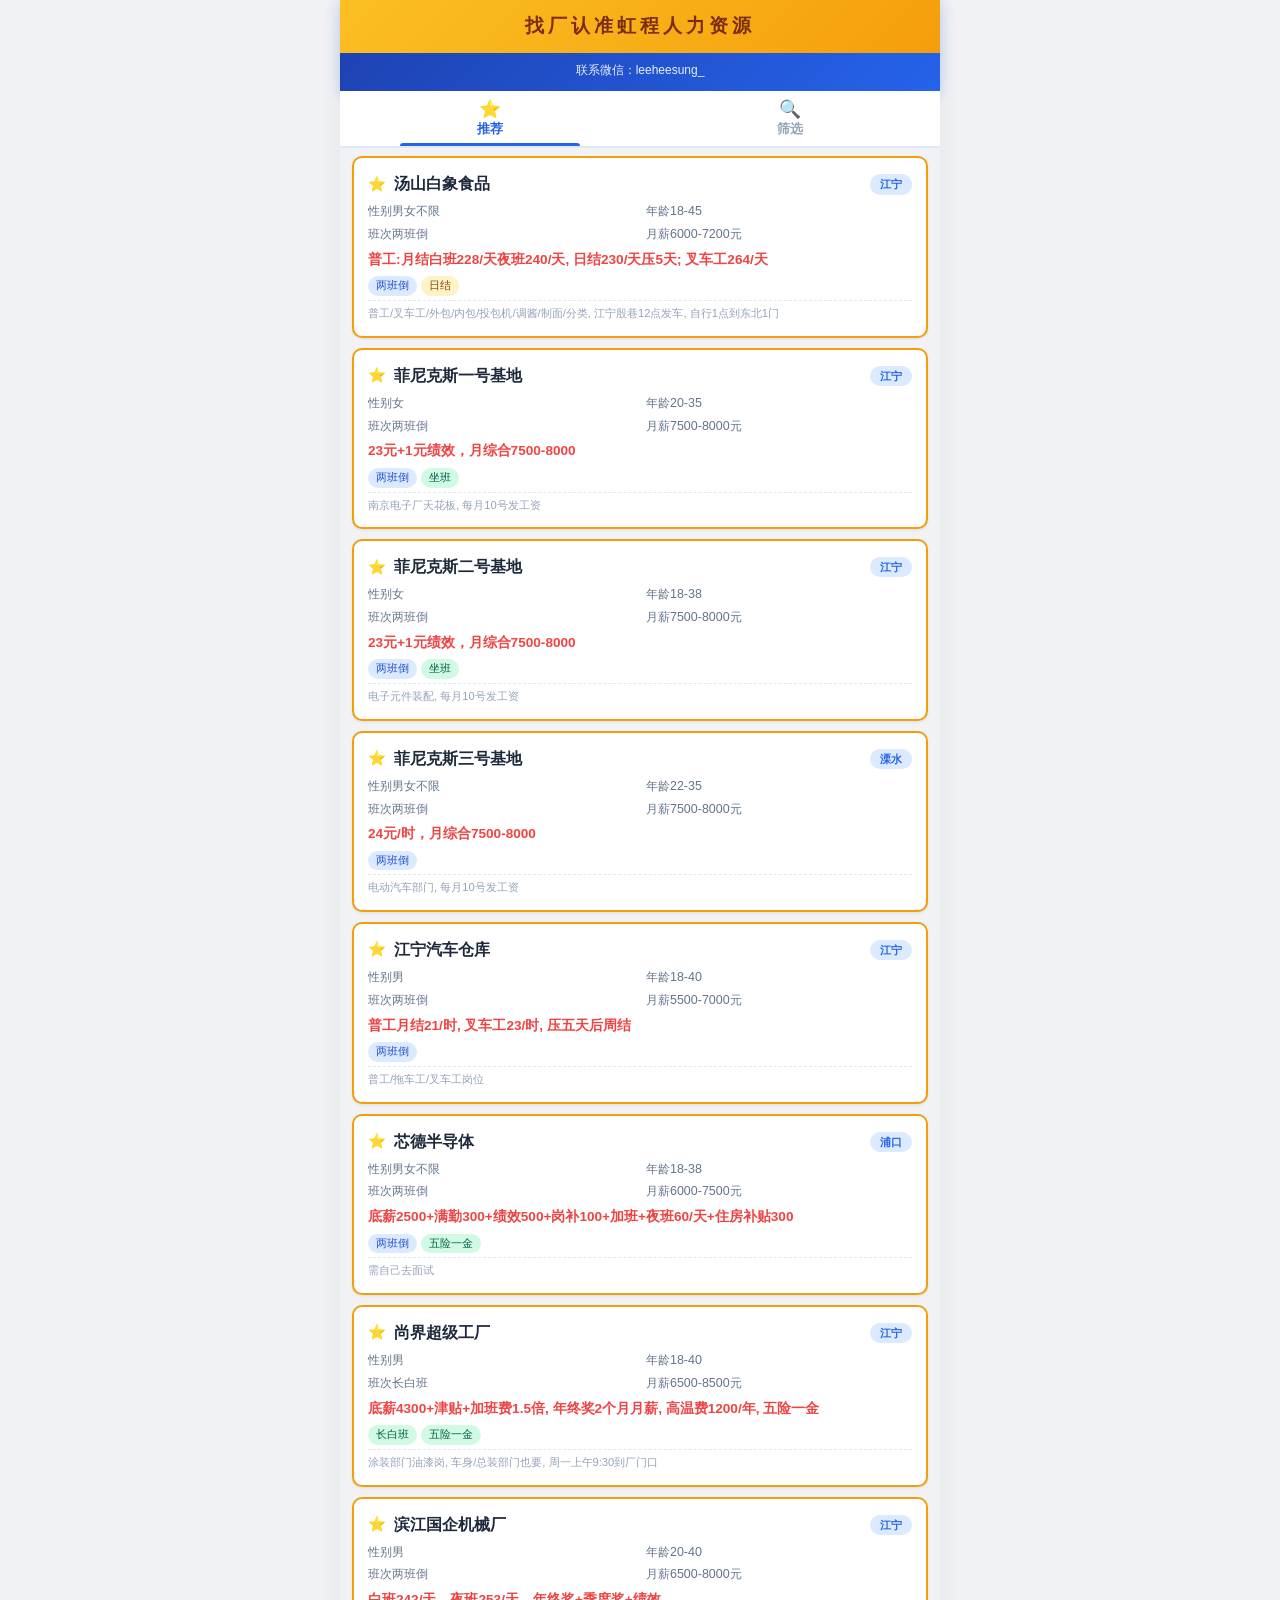
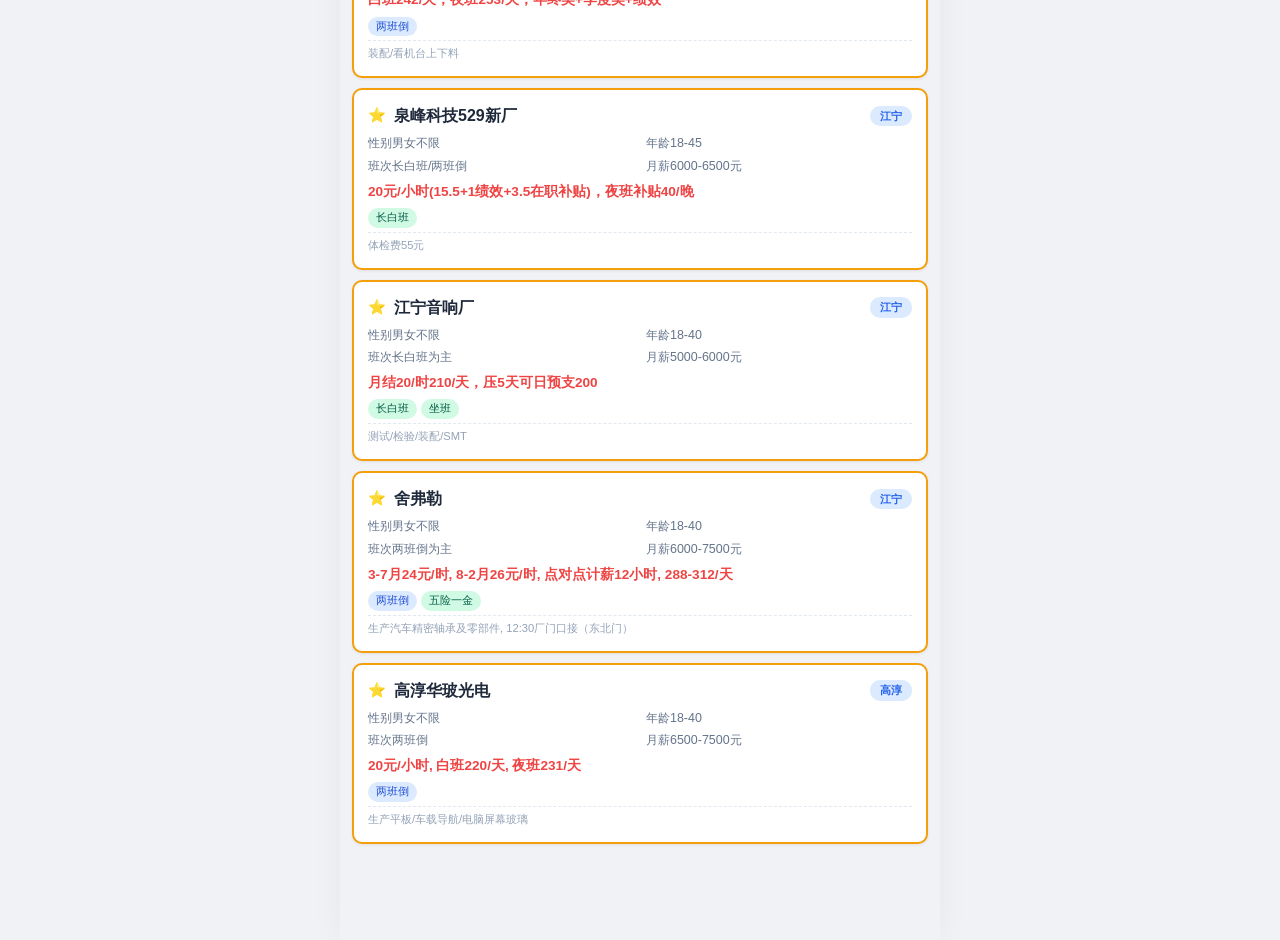
==== index.html @ 7383f134 "Sticky search bar on filter page" ====
<!DOCTYPE html>
<html lang="zh-CN">
<head>
  <meta charset="UTF-8" />
  <meta name="viewport" content="width=device-width, initial-scale=1.0, maximum-scale=1.0, user-scalable=no, viewport-fit=cover" />
  <meta name="apple-mobile-web-app-capable" content="yes" />
  <meta name="apple-mobile-web-app-status-bar-style" content="black-translucent" />
  <link rel="manifest" href="data:application/manifest+json,%7B%22name%22%3A%22%E6%89%BE%E5%8E%82%E8%AE%A4%E5%87%86%E8%99%B9%E7%A8%8B%E4%BA%BA%E5%8A%9B%E8%B5%84%E6%BA%90%22%2C%22short_name%22%3A%22%E6%89%BE%E5%8E%82%E7%A5%9E%E5%99%A8%22%2C%22start_url%22%3A%22.%22%2C%22display%22%3A%22standalone%22%2C%22background_color%22%3A%222563eb%22%2C%22theme_color%22%3A%22f59e0b%22%7D" />
  <title>找厂神器 · 工厂招聘查询</title>
  <style>/* ==================== Reset & Base ==================== */
*, *::before, *::after { margin:0; padding:0; box-sizing:border-box; }

:root {
  --primary: #2563eb;
  --primary-light: #dbeafe;
  --orange: #f59e0b;
  --green: #10b981;
  --red: #ef4444;
  --bg: #f0f2f5;
  --card-bg: #ffffff;
  --text: #1e293b;
  --text-light: #64748b;
  --text-muted: #94a3b8;
  --border: #e2e8f0;
  --shadow: 0 1px 3px rgba(0,0,0,0.08);
  --radius: 10px;
  --safe-bottom: env(safe-area-inset-bottom, 0px);
}

html { font-size:16px; -webkit-text-size-adjust:100%; }
body {
  font-family: -apple-system, BlinkMacSystemFont, 'Segoe UI', 'PingFang SC', 'Hiragino Sans GB', 'Microsoft YaHei', sans-serif;
  background: var(--bg); color: var(--text); line-height: 1.5;
  padding-bottom: 16px;
  -webkit-font-smoothing: antialiased;
  user-select: none; -webkit-user-select: none;
  overflow-x: hidden;
}

/* ==================== Header ==================== */
.header {
  position: sticky; top: 0; z-index: 100;
  background: linear-gradient(135deg, #1e40af, #2563eb);
  color: #fff;
  box-shadow: 0 2px 12px rgba(37,99,235,0.25);
}
.header-title {
  font-size:1.2rem; font-weight:700; letter-spacing: 4px;
  background: linear-gradient(135deg, #fbbf24, #f59e0b);
  color: #7c2d12;
  text-align: center; padding: 12px 16px;
}
.header-sub {
  font-size:0.75rem; opacity:0.9; text-align: center;
  padding: 8px 16px 12px;
  user-select: text; -webkit-user-select: text;
}

/* ==================== Search Bar ==================== */
.search-wrap {
  position: sticky; top: 48px; z-index: 99;
  background: var(--bg); padding: 10px 12px;
}
.search-bar {
  display: flex; align-items: center; gap: 8px;
  background: var(--card-bg); border-radius: 24px;
  padding: 8px 16px; box-shadow: var(--shadow);
}
.search-icon { font-size:1.1rem; flex-shrink:0; opacity:0.5; }
.search-input {
  flex:1; border:none; outline:none; font-size:0.88rem;
  color: var(--text); background:transparent;
  -webkit-appearance: none;
}
.search-input::placeholder { color: var(--text-muted); }
.btn-search-clear {
  width: 22px; height: 22px; border-radius: 50%;
  border: none; background: #e2e8f0; color: var(--text-light);
  font-size: 0.75rem; cursor: pointer; display: none;
  align-items: center; justify-content: center;
}
.btn-search-clear.visible { display: flex; }

/* ==================== Filter Row ==================== */
.filter-row {
  display: flex; gap: 8px; padding: 0 12px 8px;
  overflow-x: auto; -webkit-overflow-scrolling: touch;
  scrollbar-width: none; white-space: nowrap;
}
.filter-row::-webkit-scrollbar { display:none; }
.filter-chip {
  flex-shrink: 0; padding: 5px 14px; border-radius: 16px;
  border: 1.5px solid #d1d5db; background: var(--card-bg);
  font-size: 0.78rem; color: var(--text-light);
  cursor: pointer; transition: all 0.15s;
  -webkit-tap-highlight-color: transparent;
  touch-action: manipulation;
}
.filter-chip:active { transform: scale(0.95); }
.filter-chip.active {
  background: var(--primary); color: #fff; border-color: var(--primary);
  font-weight: 600;
}
.filter-label {
  font-size: 0.7rem; color: var(--text-muted);
  padding: 6px 12px 4px; font-weight: 600;
  letter-spacing: 0.5px;
}

/* ==================== Recommendation Section ==================== */
.recommended-section {
  padding: 8px 12px 4px;
}
.recommended-title {
  font-size: 0.78rem; font-weight: 700; color: var(--primary);
  padding: 0 4px 8px;
}
.recommended-grid {
  display: flex; gap: 8px; overflow-x: auto;
  -webkit-overflow-scrolling: touch; scrollbar-width: none;
  padding-bottom: 8px;
}
.recommended-grid::-webkit-scrollbar { display: none; }
.rec-card {
  flex-shrink: 0; padding: 10px 14px;
  background: linear-gradient(135deg, #fef3c7, #fde68a);
  border: 2px solid #f59e0b;
  border-radius: 12px; white-space: nowrap;
  font-size: 0.82rem; font-weight: 700;
  color: #7c2d12;
  cursor: pointer;
  transition: all 0.15s ease;
  -webkit-tap-highlight-color: transparent;
  touch-action: manipulation;
  text-align: center;
}
.rec-card:active { transform: scale(0.95); }

/* ==================== Result Count ==================== */
.result-count {
  padding: 6px 16px; font-size:0.75rem; color: var(--text-muted);
}

/* ==================== Factory Cards ==================== */
.factory-list { padding: 0 12px 16px; display:flex; flex-direction:column; gap:10px; }

.factory-card {
  background: var(--card-bg); border-radius: var(--radius);
  padding: 14px; box-shadow: var(--shadow);
  transition: transform 0.12s ease;
  border-left: 4px solid transparent;
  cursor: pointer;
  -webkit-tap-highlight-color: transparent;
}
.factory-card:active { transform: scale(0.98); }
.factory-card.highlight { border-left-color: var(--primary); }

.card-header {
  display: flex; align-items: flex-start; justify-content: space-between;
  gap: 8px; margin-bottom: 8px;
}
.card-title { font-size:0.95rem; font-weight:700; line-height:1.3; }
.card-area {
  flex-shrink: 0; font-size:0.68rem; font-weight:600;
  padding: 2px 10px; border-radius: 10px;
}

/* ==================== Card Info Rows ==================== */
.card-info-grid {
  display: grid; grid-template-columns: 1fr 1fr;
  gap: 4px 12px; font-size:0.76rem; color: var(--text-light);
}
.card-info-grid span { display:flex; align-items:center; gap:4px; }
.card-info-grid .label { color: var(--text-muted); font-size:0.7rem; }
.card-info-grid .value { font-weight:500; color: var(--text); }

.card-salary {
  margin-top: 6px; font-size:0.82rem; font-weight:700; color: var(--red);
}
.card-salary::before { content:'💰 '; font-weight:400; }

.card-features {
  margin-top: 6px; display:flex; flex-wrap:wrap; gap:4px;
}
.tag {
  font-size:0.66rem; padding:2px 8px; border-radius:10px;
  background: var(--primary-light); color: #1d4ed8;
  font-weight: 500; white-space: nowrap;
}
.tag.good { background: #d1fae5; color: #065f46; }
.tag.warn { background: #fef3c7; color: #92400e; }

.card-remark {
  margin-top:6px; font-size:0.7rem; color: var(--text-muted);
  border-top: 1px dashed var(--border); padding-top:6px;
}

/* ==================== Detail Modal ==================== */
.modal-overlay {
  position: fixed; inset:0; background: rgba(0,0,0,0.5); z-index:400;
  display:flex; align-items:flex-end; justify-content:center;
  opacity:0; visibility:hidden; transition: all 0.25s ease;
}
.modal-overlay.open { opacity:1; visibility:visible; }

.modal-sheet {
  background: var(--card-bg); border-radius: 20px 20px 0 0;
  width: 100%; max-width: 500px; max-height: 80vh;
  display:flex; flex-direction:column;
  transform: translateY(100%);
  transition: transform 0.3s cubic-bezier(0.32,0.72,0,1);
  padding-bottom: var(--safe-bottom);
}
.modal-overlay.open .modal-sheet { transform: translateY(0); }
.modal-handle { width:40px; height:4px; background:#d1d5db; border-radius:2px; margin:10px auto; flex-shrink: 0; }
.modal-header {
  display:flex; align-items:center; justify-content:space-between;
  padding:6px 20px 12px; flex-shrink:0;
}
.modal-title { font-size:1.1rem; font-weight:700; }
.btn-modal-close {
  width:30px; height:30px; border-radius:50%; border:none;
  background: #f1f5f9; font-size:1rem; cursor:pointer;
  display:flex; align-items:center; justify-content:center;
}
.modal-body { overflow-y:auto; -webkit-overflow-scrolling:touch; padding:0 20px 20px; flex:1; }
.modal-body .dl { display:grid; grid-template-columns: 72px 1fr; gap:8px; font-size:0.85rem; }
.modal-body .dl dt { color:var(--text-muted); font-weight:500; }
.modal-body .dl dd { color:var(--text); }
.modal-body .dl hr { grid-column: 1/-1; border:none; border-top:1px solid var(--border); margin:4px 0; }
.modal-body .requirements { color: var(--red); }

/* ==================== Empty State ==================== */
.empty-state {
  text-align:center; padding:48px 20px; color:var(--text-muted);
}
.empty-state .empty-icon { font-size:3rem; margin-bottom:8px; }
.empty-state .empty-text { font-size:0.9rem; }

/* ==================== Responsive ==================== */
@media (min-width:768px) {
  body { max-width: 600px; margin:0 auto; box-shadow:0 0 30px rgba(0,0,0,0.05); }
  .factory-list { gap: 12px; padding: 0 16px 16px; }
}

/* Animation */
@keyframes fadeInUp {
  from { opacity:0; transform:translateY(8px); }
  to { opacity:1; transform:translateY(0); }
}
.factory-card { animation: fadeInUp 0.25s ease both; }

/* ==================== Tab Bar (top) ==================== */
.tab-bar {
  position: sticky; top: 0; z-index: 101;
  display: flex; background: #fff;
  border-bottom: 2px solid #e2e8f0;
  padding: 0;
}
.tab-btn {
  flex:1; border:none; background:transparent;
  padding:10px 0 8px; font-size:0.82rem; font-weight:600;
  color: var(--text-muted); cursor:pointer;
  display:flex; flex-direction:column; align-items:center; gap:2px;
  -webkit-tap-highlight-color:transparent; touch-action:manipulation;
  transition:color 0.15s; position:relative;
}
.tab-btn .tab-icon { font-size:1.1rem; line-height:1; }
.tab-btn.active { color: var(--primary); }
.tab-btn.active::after {
  content:''; position:absolute; bottom:0; left:20%; right:20%;
  height:3px; background:var(--primary); border-radius:3px 3px 0 0;
}
.tab-btn:active { opacity:0.7; }

/* ==================== Tab Panels ==================== */
.tab-panel { display:none; }
.tab-panel.active { display:block; }

/* ==================== Recommend Detail Page ==================== */
.rec-detail-grid { padding:8px 12px 80px; display:flex; flex-direction:column; gap:10px; }
.rec-detail-card {
  background: var(--card-bg); border-radius: var(--radius);
  padding:14px; box-shadow:var(--shadow);
  border:2px solid #f59e0b;
  cursor:pointer; transition:transform 0.12s;
  -webkit-tap-highlight-color:transparent; touch-action:manipulation;
}
.rec-detail-card:active { transform:scale(0.98); }
.rec-detail-header { display:flex; align-items:center; gap:8px; margin-bottom:6px; }
.rec-star { color:#f59e0b; font-size:0.9rem; flex-shrink:0; }
.rec-detail-name { font-size:1rem; font-weight:700; }
.rec-detail-info { display:grid; grid-template-columns:1fr 1fr; gap:4px 12px; font-size:0.78rem; color:var(--text-light); }
.rec-detail-salary { margin-top:6px; font-size:0.85rem; font-weight:700; color:var(--red); }
.rec-detail-tags { margin-top:6px; display:flex; flex-wrap:wrap; gap:4px; }
</style>
</head>
<body>

  <header class="header">
    <div class="header-title">找厂认准虹程人力资源</div>
    <div class="header-sub">联系微信：leeheesung_</div>
  </header>

  <div class="tab-bar">
    <button class="tab-btn active" data-tab="recommend"><span class="tab-icon">⭐</span><span>推荐</span></button>
    <button class="tab-btn" data-tab="filter"><span class="tab-icon">🔍</span><span>筛选</span></button>
  </div>

  <div class="tab-panel active" id="tab-recommend">
    <div class="rec-detail-grid" id="recDetail">
      <div class="empty-state"><div class="empty-icon">⭐</div><div class="empty-text">加载推荐厂区...</div></div>
    </div>
  </div>

  <div class="tab-panel" id="tab-filter">
    <div class="search-wrap"><div class="search-bar"><span class="search-icon">🔍</span><input type="search" class="search-input" id="searchInput" placeholder="搜索厂名、地区、岗位…" /><button class="btn-search-clear" id="searchClear">✕</button></div></div>
    <div class="filter-label">📍 区域</div><div class="filter-row loading-row" id="areaBar">加载中...</div>
    <div class="filter-label">🕐 班次</div><div class="filter-row loading-row" id="shiftBar">加载中...</div>
    <div class="filter-label">💰 结算</div><div class="filter-row loading-row" id="paymentBar">加载中...</div>
    <div class="result-count" id="resultCount"></div>
    <div class="factory-list" id="factoryList"><div class="empty-state"><div class="empty-icon">⏳</div><div class="empty-text">加载工厂数据...</div></div></div>
  </div>

  <div class="modal-overlay" id="modalOverlay"><div class="modal-sheet"><div class="modal-handle"></div><div class="modal-header"><span class="modal-title" id="modalTitle">工厂详情</span><button class="btn-modal-close" id="modalClose">✕</button></div><div class="modal-body" id="modalBody"></div></div></div>

  <script>// ==================== 工厂招聘数据（去重后） ====================
const factoryData = [
  {
    "name": "通淮街汽配厂",
    "fullName": "江宁通淮街汽配厂",
    "area": "江宁",
    "address": "江宁通淮街",
    "category": "汽配",
    "gender": "男",
    "age": "18-40",
    "shift": "两班倒",
    "salary": "白班250/天，夜班260/天，不满点对点23/小时",
    "salaryRange": "6500-7500",
    "housing": "提供住宿8元/天，水电平摊",
    "food": "免费工作餐",
    "bonus": "",
    "features": "日结, 压三天日结, 组装汽车底盘, 打螺丝",
    "requirements": "会写字, 做三个月以上, 干不满冻结3天工资",
    "remark": ""
  },
  {
    "name": "滨江红森林食品厂",
    "fullName": "滨江红森林食品厂",
    "area": "江宁",
    "address": "江宁区牧龙东路1号",
    "category": "食品",
    "gender": "男女不限",
    "age": "20-48",
    "shift": "两班倒",
    "salary": "18元/小时，日工时12-15小时",
    "salaryRange": "6000-7500",
    "housing": "豪华公寓6-8人间，空调热水器无线网",
    "food": "三餐免费，休息日也免费吃",
    "bonus": "",
    "features": "临时身份证可, 可续签, 站立式工作, 穿连体无尘服",
    "requirements": "汉族, 办健康证, 美甲及金银首饰不带, 打卡不满7天无工资",
    "remark": "外包内包岗位, 产品外包装装箱"
  },
  {
    "name": "熊猫本厂",
    "fullName": "秦淮熊猫本厂（乐金熊猫）",
    "area": "秦淮",
    "address": "永丰大道华典办公室一楼",
    "category": "电子",
    "gender": "男女不限",
    "age": "18-45",
    "shift": "两班倒",
    "salary": "底薪2660+加班费+夜班补助20.97元/夜+岗位津贴",
    "salaryRange": "5800-7500",
    "housing": "包吃住，公寓6-8人间，水电平摊",
    "food": "包吃住",
    "bonus": "",
    "features": "交五险一金, PCB恒温车间, 不穿无尘服, 每周可预支500, 工龄奖每月+300",
    "requirements": "血压偏高/体重太胖/遗传疾病不要, 油条不要, 全部站班",
    "remark": "组装洗衣机及零部件, 每月25号发工资"
  },
  {
    "name": "熊猫外协",
    "fullName": "乐金熊猫外协",
    "area": "秦淮",
    "address": "永丰大道华典办公室",
    "category": "电子",
    "gender": "男",
    "age": "18-47",
    "shift": "长白班",
    "salary": "与熊猫本厂待遇相近",
    "salaryRange": "5500-6500",
    "housing": "可安排宿舍",
    "food": "提供工作餐",
    "bonus": "",
    "features": "长白班, 入职零费用",
    "requirements": "血压偏高体重太胖遗传疾病不要",
    "remark": "熊猫外协部门, 长白班为主"
  },
  {
    "name": "中电熊猫照明",
    "fullName": "中电熊猫照明（京东方外协）",
    "area": "秦淮",
    "address": "秦淮区永丰大道",
    "category": "电子",
    "gender": "男女不限",
    "age": "16-38",
    "shift": "两班倒",
    "salary": "日结210/天，压7天日结",
    "salaryRange": "5500-6500",
    "housing": "当天安排宿舍，标准4人间，住宿扣120元/月",
    "food": "包吃住，每天2餐",
    "bonus": "",
    "features": "国资企业, 环境好, 生产背光模组",
    "requirements": "穿无尘服, 站立式上班, 无裸露纹身(花臂不行), 工期至少3个月, 做不到冻结3天",
    "remark": "18号发薪"
  },
  {
    "name": "溧水复合材料厂",
    "fullName": "溧水复合材料厂",
    "area": "溧水",
    "address": "溧水区",
    "category": "新能源",
    "gender": "男女不限",
    "age": "18-48",
    "shift": "两班倒",
    "salary": "日结19元/时，月结20元/时，计薪11小时，夜班补贴20/天",
    "salaryRange": "6000-7500",
    "housing": "住宿免费，不住宿补贴200元/月",
    "food": "免费工作餐包吃",
    "bonus": "",
    "features": "上六休一, 满7天可预支, 工作轻松",
    "requirements": "适应倒班, 身体健康无不良嗜好",
    "remark": "生产风力发电用主梁板材"
  },
  {
    "name": "上汽大通",
    "fullName": "南京上汽大通",
    "area": "江宁",
    "address": "江宁区天元东路1068号1号门",
    "category": "汽配",
    "gender": "男",
    "age": "18-40",
    "shift": "长白班",
    "salary": "日结23/小时263-299/天，月结24/小时",
    "salaryRange": "7000-9000",
    "housing": "上铺120下铺130/月，押金100随走随退",
    "food": "餐补中餐12.3元/餐，加班餐14元/餐",
    "bonus": "",
    "features": "长白班, 厂吃厂住, 月休3-4天",
    "requirements": "初中以上, 涂装喷漆需有经验, 戴眼镜不行, 短期工不收",
    "remark": "尽量公共交通出行"
  },
  {
    "name": "新星得尔塔",
    "fullName": "新星得尔塔",
    "area": "江宁",
    "address": "江宁梅林街85号",
    "category": "电子",
    "gender": "女",
    "age": "18-42",
    "shift": "两班倒",
    "salary": "小时工月结20/时，正式工底薪2660+满勤100+加班+五险",
    "salaryRange": "5500-7000",
    "housing": "住宿免费水电平摊，住宿押金100退",
    "food": "免费工作餐，白班2餐，夜班1餐",
    "bonus": "",
    "features": "干满一周可预支, 正式工交五险",
    "requirements": "做事细心责任心强, 不能随便请假, 离职需提前7天申请",
    "remark": "贴胶带/检验/注塑岗位"
  },
  {
    "name": "浦口网红冰淇淋厂",
    "fullName": "浦口网红冰淇淋厂",
    "area": "浦口",
    "address": "浦口桥林工业园",
    "category": "食品",
    "gender": "男女不限",
    "age": "20-48",
    "shift": "两班倒",
    "salary": "周结230元/天押3天后周结",
    "salaryRange": "6000-6800",
    "housing": "免费住宿，空调热水器，水电费10元/天",
    "food": "免费一日三餐",
    "bonus": "",
    "features": "恒温车间(15度), 免费办理健康证, 工作轻松",
    "requirements": "初中以上, 身体健康四肢健全, 手上不能有蜕皮, 必须打卡满7天",
    "remark": "需带身份证复印件两份"
  },
  {
    "name": "瑞安电气",
    "fullName": "雨花板桥瑞安电气",
    "area": "雨花",
    "address": "雨花台区板桥",
    "category": "汽配",
    "gender": "男女不限",
    "age": "17-47",
    "shift": "两班倒",
    "salary": "19元/小时(含补贴)，计薪11.5小时，220左右/天",
    "salaryRange": "6000-7500",
    "housing": "豪华2-4人间150/月，水电平摊",
    "food": "免费包吃2餐",
    "bonus": "",
    "features": "零费用入职, 3天后可预支, 每周可预支",
    "requirements": "初中学历以上, 近视花眼需配眼镜, 小臂以下有纹身不要",
    "remark": "生产汽车油箱过滤网, 看机器手工活, 站班"
  },
  {
    "name": "菲尼克斯一号基地",
    "fullName": "江宁百家湖菲尼克斯一号基地",
    "area": "江宁",
    "address": "江宁区菲尼克斯路36号",
    "category": "电子",
    "gender": "女",
    "age": "20-35",
    "shift": "两班倒",
    "salary": "23元+1元绩效，月综合7500-8000",
    "salaryRange": "7500-8000",
    "housing": "住宿含水电400元/月，宿舍离厂区两公里",
    "food": "免费工作餐",
    "bonus": "",
    "features": "体检免费, 离职不扣钱, 中央空调, 不用穿防尘服, 坐班, 吃饭不扣工时, 交商业险100元/月",
    "requirements": "有装配组装质检经验, 衣着得体, 不能披头散发长指甲",
    "remark": "南京电子厂天花板, 每月10号发工资"
  },
  {
    "name": "菲尼克斯二号基地",
    "fullName": "江宁秣陵菲尼克斯二号基地",
    "area": "江宁",
    "address": "江宁区秣周东路6号西北门",
    "category": "电子",
    "gender": "女",
    "age": "18-38",
    "shift": "两班倒",
    "salary": "23元+1元绩效，月综合7500-8000",
    "salaryRange": "7500-8000",
    "housing": "住宿含水电400元/月，宿舍在厂马路对面",
    "food": "免费工作餐",
    "bonus": "",
    "features": "体检免费, 离职不扣钱, 中央空调, 不用穿防尘服, 坐班, 吃饭不扣工时, 缴纳社保",
    "requirements": "有电子厂装配经验, 手工操作灵活, 能适应倒班",
    "remark": "电子元件装配, 每月10号发工资"
  },
  {
    "name": "菲尼克斯三号基地",
    "fullName": "溧水菲尼克斯三号基地",
    "area": "溧水",
    "address": "溧水区幸福路",
    "category": "电子",
    "gender": "男女不限",
    "age": "22-35",
    "shift": "两班倒",
    "salary": "24元/时，月综合7500-8000",
    "salaryRange": "7500-8000",
    "housing": "住宿含水电400元/月，宿舍离厂区两公里，女生没宿舍",
    "food": "免费工作餐",
    "bonus": "",
    "features": "体检免费, 离职不扣钱, 中央空调, 不用穿防尘服",
    "requirements": "有手工装配经验, 站立作业, 有体力活(重50斤), 能上夜班",
    "remark": "电动汽车部门, 每月10号发工资"
  },
  {
    "name": "溧水雪糕厂",
    "fullName": "溧水雪糕厂",
    "area": "溧水",
    "address": "溧水区",
    "category": "食品",
    "gender": "男女不限",
    "age": "18-55",
    "shift": "两班倒",
    "salary": "月结207元/天，日结200元/天押7天",
    "salaryRange": "5600-6300",
    "housing": "住宿100-200元/月，全下铺",
    "food": "包吃一日三餐",
    "bonus": "",
    "features": "恒温车间, 免费体检, 周预支800-1000, 站着上班",
    "requirements": "识字大部分会写, 能接受穿无尘服, 工期低于3个月工价降1元, 打卡不满7天无薪资",
    "remark": "大龄工/暑假工友好, 每月20号发薪"
  },
  {
    "name": "东善桥代傲电子",
    "fullName": "东善桥代傲电子",
    "area": "江宁",
    "address": "江宁东善桥",
    "category": "电子",
    "gender": "男女不限",
    "age": "18-35",
    "shift": "培训期三班倒/后期两班倒",
    "salary": "白班26元/时286/天，夜班28元/时308/天",
    "salaryRange": "6000-8000",
    "housing": "女生提供宿舍",
    "food": "免费工作餐",
    "bonus": "",
    "features": "恒温车间, 不穿无尘服, 可以带手机, 不用体检, 每月15号发薪",
    "requirements": "男女不限",
    "remark": "江宁最高工资之一"
  },
  {
    "name": "泸溪河食品厂",
    "fullName": "江宁秣陵泸溪河食品厂",
    "area": "江宁",
    "address": "江宁秣陵",
    "category": "食品",
    "gender": "男女不限",
    "age": "18-45",
    "shift": "两班倒",
    "salary": "18元/小时，日薪220-260",
    "salaryRange": "6000-7500",
    "housing": "免费包住，公寓式6人间",
    "food": "免费吃三餐(休息也能吃)，四菜一汤",
    "bonus": "",
    "features": "恒温环境, 棉质透气工作服, 干满7天可预支1000",
    "requirements": "会写字, 能吃苦, 3个月内体检单/健康证, 工期3个月不满按16元/时",
    "remark": "食品生产操作工(包装/成型/辅助), 20号发工资"
  },
  {
    "name": "谷里电子厂",
    "fullName": "江宁谷里电子厂（施耐德）",
    "area": "江宁",
    "address": "江宁区谷里联东U谷产业园",
    "category": "电子",
    "gender": "女",
    "age": "18-45",
    "shift": "长白班",
    "salary": "前3月209元/天，第4月后涨薪+超产奖",
    "salaryRange": "5500-10000",
    "housing": "豪华4人间200/月，入职提供电动车，民房80/月可选",
    "food": "餐补20元/天",
    "bonus": "",
    "features": "长白班, 坐班, 不体检, 不是流水线, 恒温车间, 不穿无尘服, 每周可预支, 可转计件",
    "requirements": "女18-44周岁, 会写字, 至少三个月以上",
    "remark": "生产通讯电子设备配件, 每月25日发工资"
  },
  {
    "name": "陶吴味洲食品厂",
    "fullName": "江宁陶吴航空食品厂",
    "area": "江宁",
    "address": "江宁陶吴",
    "category": "食品",
    "gender": "男女不限",
    "age": "17-56",
    "shift": "长白班为主",
    "salary": "男19元/小时，女18元/小时，夜班21元/小时",
    "salaryRange": "6000-7000",
    "housing": "全新2人间只住下铺独立卫浴, 水电全免, 夫妻外宿补贴300元/月",
    "food": "三餐免费+住宿免费+水电全免",
    "bonus": "",
    "features": "不体检, 不面试, 免费办理健康证, 可预支, 夫妻房, 接受藏族彝族",
    "requirements": "站班, 穿防水胶鞋与无尘服, 禁止灰指甲",
    "remark": "生产航空食品, 大龄工友好"
  },
  {
    "name": "永镫科技",
    "fullName": "栖霞永镫科技",
    "area": "栖霞",
    "address": "新港经济技术开发区",
    "category": "电子",
    "gender": "男女不限",
    "age": "18-40",
    "shift": "长白班",
    "salary": "底薪2660+加班工资",
    "salaryRange": "5500-6500",
    "housing": "提供宿舍每人140含水电费",
    "food": "吃饭全免费，休息日也免费",
    "bonus": "",
    "features": "长白班, 坐班, 厂吃厂住, 当天安排住宿",
    "requirements": "至少三个月以上, 需带身份证复印件+一寸照片+体检单",
    "remark": "组装平板电脑边框"
  },
  {
    "name": "泉峰科技529新厂",
    "fullName": "泉峰科技529新厂",
    "area": "江宁",
    "address": "江宁区将军大道",
    "category": "汽配",
    "gender": "男女不限",
    "age": "18-45",
    "shift": "长白班/两班倒",
    "salary": "20元/小时(15.5+1绩效+3.5在职补贴)，夜班补贴40/晚",
    "salaryRange": "6000-6500",
    "housing": "公寓住宿100/月+水电30/月，当天安排住宿",
    "food": "包吃2顿工作餐",
    "bonus": "",
    "features": "手机可带, 轻便工作服, 每周可预支600, 每月10号发工资",
    "requirements": "初中以上, 纹身不能明显, 站班为主, 本地人/新疆西藏四川彝族不要",
    "remark": "体检费55元"
  },
  {
    "name": "泉峰德朔电动工具厂",
    "fullName": "泉峰/德朔电动工具厂",
    "area": "江宁",
    "address": "江宁区将军大道159号",
    "category": "汽配",
    "gender": "男女不限",
    "age": "18-40",
    "shift": "长白班/两班倒",
    "salary": "长白班20元/小时，两班倒21元/小时，夜班补贴40/晚",
    "salaryRange": "5500-6500",
    "housing": "住宿扣130元/月(含水电)，商保100/月",
    "food": "包吃二顿工作餐",
    "bonus": "",
    "features": "免费工作餐, 每周可预支600, 每月10号发薪, 体检费55元",
    "requirements": "面试带身份证原件",
    "remark": "电动工具生产"
  },
  {
    "name": "泉峰汽车老厂",
    "fullName": "泉峰汽车老厂",
    "area": "江宁",
    "address": "江宁区",
    "category": "汽配",
    "gender": "男女不限",
    "age": "18-44",
    "shift": "两班倒",
    "salary": "劳务工底薪2280+加班+绩效+夜班40/晚，小时工23+2绩效",
    "salaryRange": "7000-8000",
    "housing": "四人豪华间100/月，水电均摊",
    "food": "包吃两顿四人间公寓洗衣机空调",
    "bonus": "",
    "features": "厂区免费发劳保鞋, 半月倒班一次",
    "requirements": "本地人编制已满, 不要学生",
    "remark": "压铸机/后处理岗位"
  },
  {
    "name": "赛科利（东善桥）",
    "fullName": "东善桥赛科利",
    "area": "江宁",
    "address": "江宁东善桥",
    "category": "汽配",
    "gender": "男",
    "age": "20-40",
    "shift": "两班倒",
    "salary": "日结242/天，月结253/天",
    "salaryRange": "6500-7500",
    "housing": "住宿6-8人间300元/月，押金100",
    "food": "免费工作餐",
    "bonus": "",
    "features": "机器人焊接, 可晋升班组长, 每周可预支",
    "requirements": "高中学历, 身高170以上, 有案底不要, 至少三个月, 不满压三天不发",
    "remark": "机器人自动焊接/人工上下物料"
  },
  {
    "name": "赛科利（浦口）",
    "fullName": "浦口赛科利",
    "area": "浦口",
    "address": "浦口高新开发区",
    "category": "汽配",
    "gender": "男",
    "age": "20-45",
    "shift": "两班倒",
    "salary": "日结242/天，月结253/天",
    "salaryRange": "6500-7500",
    "housing": "提供宿舍200/月，水电均摊",
    "food": "免费工作餐",
    "bonus": "",
    "features": "免费体检, 先入职后补体检",
    "requirements": "至少三个月, 不满压三天不发, 上六休一",
    "remark": "上下物料/抬车身板件, 简单体力活"
  },
  {
    "name": "申迪汽配厂",
    "fullName": "浦口申迪汽配厂",
    "area": "浦口",
    "address": "浦口高新开发区",
    "category": "汽配",
    "gender": "男",
    "age": "18-45",
    "shift": "两班倒",
    "salary": "压三天日结：白班240/天，夜班250/天",
    "salaryRange": "6500-7500",
    "housing": "提供住宿200/月，水电平摊",
    "food": "免费工作餐",
    "bonus": "",
    "features": "日结",
    "requirements": "会写字, 至少三个月, 不满压的不发",
    "remark": "手动焊接/人工上下物料"
  },
  {
    "name": "东善桥电子厂",
    "fullName": "东善桥电子厂（凯湖电子）",
    "area": "江宁",
    "address": "江宁东善桥",
    "category": "电子",
    "gender": "女为主",
    "age": "18-45",
    "shift": "长白班",
    "salary": "18元/小时",
    "salaryRange": "5500-6500",
    "housing": "宿舍200/月",
    "food": "包吃两餐",
    "bonus": "",
    "features": "长白班, 坐班, 恒温车间, 工作轻松, 可预支工资, 每月25号发薪",
    "requirements": "男不超过170, 穿无尘服, 做满3个月以上, 抽烟/大面积纹身不行",
    "remark": "电子背光贴板/组装"
  },
  {
    "name": "胜太路汽配厂",
    "fullName": "胜太路汽配厂（东华力威）",
    "area": "江宁",
    "address": "江宁胜太路",
    "category": "汽配",
    "gender": "男",
    "age": "18-48",
    "shift": "两班倒",
    "salary": "日结242/天，月结253/天",
    "salaryRange": "7000-8000",
    "housing": "提供住宿300/月，水电平摊，押金100",
    "food": "免费工作餐",
    "bonus": "",
    "features": "不体检, 压三天日结, 每月25号发薪",
    "requirements": "会写字, 短期工不要, 三个月以上, 不满工期冻结3天",
    "remark": "机器人辅助上下料/手工焊, 站立式工作"
  },
  {
    "name": "川流精密",
    "fullName": "秣陵川流精密",
    "area": "江宁",
    "address": "江宁秣陵",
    "category": "汽配",
    "gender": "男女不限",
    "age": "18-45",
    "shift": "长白班为主",
    "salary": "前半月20/时，后计件",
    "salaryRange": "6500-9000",
    "housing": "吃住在厂，水电平摊",
    "food": "吃住在厂",
    "bonus": "",
    "features": "简单轻松手工活, 不是流水线, 满7天每周可预支",
    "requirements": "必须能接受上夜班",
    "remark": "注塑/包覆岗位"
  },
  {
    "name": "东善桥羽毛球厂",
    "fullName": "东善桥羽毛球厂",
    "area": "江宁",
    "address": "江宁东善桥",
    "category": "其他",
    "gender": "女",
    "age": "18-50",
    "shift": "长白班",
    "salary": "前2月18/时，第3月后20/时，计薪11小时+全勤+超产奖",
    "salaryRange": "5000-7000",
    "housing": "豪华宿舍空调洗衣机卫浴200/月水电平摊",
    "food": "免费两餐",
    "bonus": "",
    "features": "长白班, 全坐班, 恒温空调车间, 不是流水线, 不穿无尘服, 免体检, 手工活轻松",
    "requirements": "未满3个月离职按15/时结算",
    "remark": "羽毛球组装/简单轻工手工, 车间有轻微胶味"
  },
  {
    "name": "康尼新能源",
    "fullName": "栖霞康尼新能源",
    "area": "栖霞",
    "address": "栖霞区恒竞路11号南门",
    "category": "新能源",
    "gender": "男女不限",
    "age": "18-42",
    "shift": "长白班/两班倒",
    "salary": "20元/小时，220/天，夜班补贴60/天",
    "salaryRange": "6000-7000",
    "housing": "住宿扣80/月，水电平摊，有班车",
    "food": "免费工作餐",
    "bonus": "",
    "features": "岗位好, 工作轻松, 工时高, 不穿无尘服, 满7天可预支, 每月27号发薪",
    "requirements": "体检费自理, 有体检单可用",
    "remark": "做新能源充电桩"
  },
  {
    "name": "由甲申田新能源",
    "fullName": "六合由甲申田新能源",
    "area": "六合",
    "address": "六合智能制造产业园",
    "category": "新能源",
    "gender": "女",
    "age": "18-48",
    "shift": "两班倒",
    "salary": "第1-3月18/时，第4-6月19/时，第7月起20/时，日结最高230/天",
    "salaryRange": "5500-6500",
    "housing": "当天安排住宿200/月，水电均摊",
    "food": "园区食堂自理",
    "bonus": "",
    "features": "不穿无尘服, 恒温有站有坐, 压5天后日结",
    "requirements": "至少三个月, 做不到压的不发",
    "remark": "组装新能源小电池包"
  },
  {
    "name": "凯米科技",
    "fullName": "凯米科技",
    "area": "栖霞",
    "address": "南京马群/句容和宁路",
    "category": "机械",
    "gender": "女",
    "age": "23-40",
    "shift": "两班倒",
    "salary": "日结白班209/天夜班238.5/天，月结最高250/天",
    "salaryRange": "6500-7500",
    "housing": "2-3人间, 吃住在厂, 伙食好四菜一汤",
    "food": "早1块中3块晚3块(共7元/天)",
    "bonus": "",
    "features": "6个月转正交五险一金, 不需要穿无尘服",
    "requirements": "限女性, 身高不低于158, 体重45-75公斤, 无美甲无纹身",
    "remark": "生产环保过滤器/组装/接线"
  },
  {
    "name": "创阳电子",
    "fullName": "东山万达-创阳电子",
    "area": "江宁",
    "address": "江宁万达章村附近",
    "category": "电子",
    "gender": "男女不限",
    "age": "18-40",
    "shift": "两班倒",
    "salary": "底薪2660+加班+满勤200+岗位津贴+夜班补贴10元/夜",
    "salaryRange": "5500-7500",
    "housing": "宿舍4人间, 厂区到宿舍300米, 水电平摊, 不住宿补贴260/月",
    "food": "免费工作餐",
    "bonus": "",
    "features": "不体检, 不穿无尘服, 中途可预支, 每月10号发工资, 上六休一, 有年终奖",
    "requirements": "血压偏高/体重太胖/遗传疾病不要, 油条不要",
    "remark": "品质岗位需经验"
  },
  {
    "name": "杰仁电子",
    "fullName": "东山万达-杰仁电子",
    "area": "江宁",
    "address": "江宁万达章村附近",
    "category": "电子",
    "gender": "男女不限",
    "age": "18-35",
    "shift": "长白班",
    "salary": "21元/时含1元住宿补贴",
    "salaryRange": "5000-6000",
    "housing": "无住宿(含1元住宿补贴)",
    "food": "免费工作餐",
    "bonus": "",
    "features": "长白班, 活轻松不累, 中途可预支, 每月15号发薪",
    "requirements": "要细心, 穿无尘服, 视力好, 戴眼镜不要",
    "remark": "生产电脑反光片/胶带类产品"
  },
  {
    "name": "江宁谷里食品厂",
    "fullName": "江宁谷里食品厂（速冻）",
    "area": "江宁",
    "address": "江宁谷里",
    "category": "食品",
    "gender": "男女不限",
    "age": "18-52",
    "shift": "长白班",
    "salary": "计件多劳多得",
    "salaryRange": "7000-9000",
    "housing": "免费精装修3人间, 空调洗衣机热水器, 宿舍厂外1千米, 3天后免费提供电动车",
    "food": "免费工作餐",
    "bonus": "",
    "features": "常温车间, 穿静电服非无尘服, 半自动化车间, 16号发薪",
    "requirements": "识字, 站班, 身体健康, 高血压/灰指甲/皮肤病/眼镜300度以上不要",
    "remark": "生产蹄膀/扇骨肉等速冻食品, 打包/称重/锯工/装箱"
  },
  {
    "name": "江宁音响厂",
    "fullName": "江宁音响厂",
    "area": "江宁",
    "address": "江宁区康平街",
    "category": "电子",
    "gender": "男女不限",
    "age": "18-40",
    "shift": "长白班为主",
    "salary": "月结20/时210/天，压5天可日预支200",
    "salaryRange": "5000-6000",
    "housing": "豪华6-8人间, 吃住免费, 水电平摊",
    "food": "包吃住",
    "bonus": "",
    "features": "空调车间, 大部分坐班, 管理轻松自由",
    "requirements": "无大面积纹身, 案底不接受, 不满6天无工资",
    "remark": "测试/检验/装配/SMT"
  },
  {
    "name": "溢泰环保",
    "fullName": "百家湖殷巷溢泰环保",
    "area": "江宁",
    "address": "百家湖殷巷",
    "category": "机械",
    "gender": "男女不限",
    "age": "18-45",
    "shift": "长白班/两班倒",
    "salary": "21.7元/小时(含绩效和在职补贴)，夜班+40，6-9月+300/月",
    "salaryRange": "6500-7800",
    "housing": "住宿6人间水电平摊, 厂内宿舍, 住宿费30/月",
    "food": "包两顿工作餐",
    "bonus": "",
    "features": "包吃住, 每月10号发工资, 满月额外补助2元/时",
    "requirements": "纹身烟疤不收, 有案底不收",
    "remark": "生产饮水机, 简单手工活"
  },
  {
    "name": "滨江国企机械厂",
    "fullName": "滨江国企机械厂",
    "area": "江宁",
    "address": "江宁滨江",
    "category": "机械",
    "gender": "男",
    "age": "20-40",
    "shift": "两班倒",
    "salary": "白班242/天，夜班253/天，年终奖+季度奖+绩效",
    "salaryRange": "6500-8000",
    "housing": "酒店式公寓4-5人间, 免费WIFI, 住宿免费水电平摊",
    "food": "包吃工作餐",
    "bonus": "",
    "features": "可学技术, 年终奖, 季度奖金, 车间有空调, 管理人性化, 20号发薪, 可预支",
    "requirements": "有数控机加工/机电/汽修经验优先, 愿意学也可以, 不满5天无薪资, 工期3个月不满按20/h",
    "remark": "装配/看机台上下料"
  },
  {
    "name": "丹阳鱼跃医疗",
    "fullName": "丹阳鱼跃医疗厂",
    "area": "丹阳",
    "address": "丹阳市",
    "category": "电子",
    "gender": "男",
    "age": "18-38",
    "shift": "两班倒",
    "salary": "日结白班220/天，夜班240/天",
    "salaryRange": "6000-7000",
    "housing": "住宿100/月水电平摊, 可安排夫妻房",
    "food": "两顿工作餐自助餐",
    "bonus": "",
    "features": "包进, 入职7天可申请电动车, 当天安排宿舍",
    "requirements": "部分岗位需穿无尘服, 工期至少3个月",
    "remark": "生产血糖仪/制氧机, 有坐有站"
  },
  {
    "name": "江宁基地",
    "fullName": "江宁基地（上汽大通）",
    "area": "江宁",
    "address": "江宁区天元东路1068号1号门",
    "category": "汽配",
    "gender": "男",
    "age": "40以内",
    "shift": "长白班",
    "salary": "涂装/冲压/焊工/车桥装调",
    "salaryRange": "7000-9000",
    "housing": "",
    "food": "",
    "bonus": "",
    "features": "",
    "requirements": "有汽车厂相关经验优先, 高中以上, 短期工不收",
    "remark": "涂装工120人/冲压工7人/焊工50人/车桥装调5人"
  },
  {
    "name": "尚界华为物流",
    "fullName": "江宁尚界华为物流",
    "area": "江宁",
    "address": "江宁尚界",
    "category": "物流",
    "gender": "男女不限",
    "age": "18-50",
    "shift": "长白班",
    "salary": "普工/数据员20元/时，叉车工23元/时",
    "salaryRange": "5500-6500",
    "housing": "公寓式住宿240/月，水电平摊，押金100",
    "food": "餐补12元/顿",
    "bonus": "",
    "features": "长白班, 工作稳定轻松自由, 上六休一",
    "requirements": "数据员需熟练操作电脑做表格, 叉车工需叉车证, 不满7天不产生工资",
    "remark": "普工/数据员/叉车工"
  },
  {
    "name": "埃斯顿",
    "fullName": "埃斯顿（水阁路+吉印大道）",
    "area": "江宁",
    "address": "水阁路16号/苏源大道1号门",
    "category": "机械",
    "gender": "男女不限",
    "age": "18-42",
    "shift": "长白班/两班倒",
    "salary": "20元/小时220-260/天，支持日结210/天",
    "salaryRange": "6000-8000",
    "housing": "水阁路: 公寓式宿舍8元/天; 吉印大道: 男生宿舍押金200水电平摊",
    "food": "免费提供2顿工作餐",
    "bonus": "",
    "features": "做工业机器人, 工期最少三个月, 满7天产生薪资",
    "requirements": "有工厂经验, 电控柜接线需电工证/接线经验, 喷涂需1-3年经验",
    "remark": "电机装配/电控柜接线/喷涂岗位"
  },
  {
    "name": "禄口牛奶仓",
    "fullName": "禄口牛奶仓",
    "area": "江宁",
    "address": "江宁禄口",
    "category": "物流",
    "gender": "男女不限",
    "age": "20-45",
    "shift": "长白班",
    "salary": "前期计时200/天，后计件300/天，压3天周结",
    "salaryRange": "6000-9000",
    "housing": "不包吃住",
    "food": "不包吃住",
    "bonus": "",
    "features": "工资周结, 长白班, 活简单",
    "requirements": "手脚麻利, 做过分拣打包物流优先, 至少三个月, 不满3天无工资",
    "remark": "包装打包牛奶"
  },
  {
    "name": "拓润电子",
    "fullName": "栖霞拓润电子",
    "area": "栖霞",
    "address": "栖霞区尧新大道307号",
    "category": "电子",
    "gender": "男女不限",
    "age": "18-45",
    "shift": "两班倒",
    "salary": "白班21.5元/时，夜班22.5元/时，计薪10.5小时",
    "salaryRange": "6500-7500",
    "housing": "当天安排宿舍, 包吃住, 水电平分, 不住宿有免费厂车",
    "food": "包吃住",
    "bonus": "",
    "features": "工时稳定, 宿舍离厂很近",
    "requirements": "本地户口已满, 明显纹身不要, 站着上班需穿连体无尘服",
    "remark": "品质/仓库岗位"
  },
  {
    "name": "禄口智能电子",
    "fullName": "江宁禄口智能电子",
    "area": "江宁",
    "address": "江宁禄口华商路",
    "category": "电子",
    "gender": "男女不限",
    "age": "18-38",
    "shift": "长白班为主",
    "salary": "月结白班209/天，夜班253/天",
    "salaryRange": "5500-6500",
    "housing": "豪华公寓独立卫生间热水器洗衣机, 距厂800米扣200/月",
    "food": "免费工作餐",
    "bonus": "",
    "features": "长白班, 坐班, 不穿无尘服, 空调车间, 每月25号发工资",
    "requirements": "必须有电子厂经验, 接受少数民族, 不满三天无工资",
    "remark": ""
  },
  {
    "name": "南京中兴",
    "fullName": "南京中兴通讯",
    "area": "江宁",
    "address": "江宁滨江开发区",
    "category": "电子",
    "gender": "男",
    "age": "18-40",
    "shift": "两班倒",
    "salary": "20元/小时(含餐补2元)",
    "salaryRange": "5500-6500",
    "housing": "豪华四人间空调热水器独立卫生间, 住宿水电燃气6元/天",
    "food": "餐补含在时薪中, 需自行办理饭卡",
    "bonus": "",
    "features": "每月15号发工资, 中途可预支, 体检费满月报销",
    "requirements": "打卡不满7天或旷工自离无工资",
    "remark": ""
  },
  {
    "name": "南京奥托立夫",
    "fullName": "南京奥托立夫",
    "area": "栖霞",
    "address": "新港开发区恒谊路19号一号门",
    "category": "汽配",
    "gender": "男女不限",
    "age": "21-37",
    "shift": "两班倒",
    "salary": "26元/时或日结25元/时",
    "salaryRange": "7000-8500",
    "housing": "住宿300元/月水电均摊",
    "food": "免费工作餐",
    "bonus": "",
    "features": "不穿无尘衣, 不过安检门, 恒温车间, 一周一倒班, 面试当天安排宿舍",
    "requirements": "会写26个字母, 身高不超180, 不能太胖, 小臂不能有明显纹身, 不满5天无薪资",
    "remark": "生产汽车安全带, 检测包装组装, 站立式上班"
  },
  {
    "name": "英华达科技",
    "fullName": "殷巷英华达科技",
    "area": "江宁",
    "address": "江宁殷巷",
    "category": "电子",
    "gender": "男女不限",
    "age": "18-35",
    "shift": "长白班",
    "salary": "22元/小时+绩效0-800/月",
    "salaryRange": "5500-6500",
    "housing": "住宿费100元/月(含水电费)",
    "food": "吃住免费",
    "bonus": "",
    "features": "长白班坐班, 厂吃厂住, 不穿无尘服, 恒温车间, 不需经验",
    "requirements": "认识26个英文字母, 能接受夜班, 工期3个月不满按18/时",
    "remark": "生产宠物环/显示屏/蓝牙耳机/数据线"
  },
  {
    "name": "芯德半导体",
    "fullName": "浦口芯德半导体",
    "area": "浦口",
    "address": "江浦区林春路8号",
    "category": "电子",
    "gender": "男女不限",
    "age": "18-38",
    "shift": "两班倒",
    "salary": "底薪2500+满勤300+绩效500+岗补100+加班+夜班60/天+住房补贴300",
    "salaryRange": "6000-7500",
    "housing": "提供免费宿舍, 宿舍有班车",
    "food": "提供工作餐",
    "bonus": "",
    "features": "单位直签, 入职缴纳五险一金, 上四休二/五休一/六休一, 连续服务奖, 带薪年假, 各种礼金, 子女教育津贴, 年度体检",
    "requirements": "高中/中专起(本科不要), 穿防尘服, 无尘车间",
    "remark": "需自己去面试"
  },
  {
    "name": "江宁汽车仓库",
    "fullName": "江宁汽车仓库",
    "area": "江宁",
    "address": "江宁区",
    "category": "物流",
    "gender": "男",
    "age": "18-40",
    "shift": "两班倒",
    "salary": "普工月结21/时, 叉车工23/时, 压五天后周结",
    "salaryRange": "5500-7000",
    "housing": "住宿10元/天水电均摊, 当天安排住宿",
    "food": "餐补15.5元/顿",
    "bonus": "",
    "features": "活简单, 留人好单位",
    "requirements": "叉车工需市场监管局叉车证, 至少三个月离职提前报备, 案底/纹身/体检不合格不要",
    "remark": "普工/拖车工/叉车工岗位"
  },
  {
    "name": "夏普电子",
    "fullName": "南京夏普电子",
    "area": "栖霞",
    "address": "新港开发区",
    "category": "电子",
    "gender": "男女不限",
    "age": "16-35",
    "shift": "长白班",
    "salary": "20元/时+满月出勤额外补贴500元",
    "salaryRange": "5000-6500",
    "housing": "",
    "food": "",
    "bonus": "",
    "features": "基本上不穿无尘服, 长白班",
    "requirements": "",
    "remark": "十二点半夏普宿舍食堂面试"
  },
  {
    "name": "高淳华玻光电",
    "fullName": "高淳华玻光电",
    "area": "高淳",
    "address": "高淳区",
    "category": "电子",
    "gender": "男女不限",
    "age": "18-40",
    "shift": "两班倒",
    "salary": "20元/小时, 白班220/天, 夜班231/天",
    "salaryRange": "6500-7500",
    "housing": "包吃包住, 免费管三餐(休息也免费), 4人间空调卫生间",
    "food": "免费三餐, 休息也免费吃",
    "bonus": "",
    "features": "人性化管理, 有站有坐, 手工工作轻松, 每月25号发工资",
    "requirements": "发薪日不在职按18发, 体检费100自理",
    "remark": "生产平板/车载导航/电脑屏幕玻璃"
  },
  {
    "name": "禄口蓝天路食品厂",
    "fullName": "禄口蓝天路食品厂",
    "area": "江宁",
    "address": "江宁区蓝天路219号新禄汇产业中心",
    "category": "食品",
    "gender": "男女不限",
    "age": "18-52",
    "shift": "长白班(凌晨上班)",
    "salary": "18元/小时, 每天10-11小时",
    "salaryRange": "5000-6000",
    "housing": "提供住宿10元/天(包含水电)",
    "food": "包吃免费工作餐",
    "bonus": "",
    "features": "恒温车间, 每月25号发薪",
    "requirements": "至少3个月, 需穿无尘服",
    "remark": "包装三明治/火腿面包等超市快餐品, 凌晨上班"
  },
  {
    "name": "秣陵飞洋电子",
    "fullName": "秣陵飞洋电子",
    "area": "江宁",
    "address": "江宁秣陵",
    "category": "电子",
    "gender": "女",
    "age": "18-40",
    "shift": "长白班",
    "salary": "19元/时, 计薪11-13小时, 月工时330+",
    "salaryRange": "6500-7500",
    "housing": "4人间住宿100元/月, 水电平摊",
    "food": "有吃有住",
    "bonus": "",
    "features": "长白班, 不体检, 坐班, 民族不限, 做满一周可预支, 月底发上月工资",
    "requirements": "工期最低三个月, 手脚太慢不行",
    "remark": "流水线作业, 电动汽车零部件打螺丝装配"
  },
  {
    "name": "水阁路纸杯厂",
    "fullName": "江宁水阁路纸杯厂",
    "area": "江宁",
    "address": "江宁水阁路",
    "category": "其他",
    "gender": "男女不限",
    "age": "18-50",
    "shift": "两班倒",
    "salary": "白班210/天, 夜班220/天+全勤+计件",
    "salaryRange": "5500-7000",
    "housing": "吃住都在厂内, 免费公寓式住宿只收水电费",
    "food": "含20元/天餐补",
    "bonus": "",
    "features": "日结7天后每天发200元, 0费用入职, 免费办健康证, 可带手机",
    "requirements": "本地人已满, 不满7天离职无工资, 半月一倒班",
    "remark": "生产一次性纸杯, 女工做质检男工看机台, 殷巷邮局12:00接"
  },
  {
    "name": "南京吸管厂",
    "fullName": "南京吸管厂",
    "area": "江宁",
    "address": "江宁区",
    "category": "其他",
    "gender": "男女不限",
    "age": "18-48",
    "shift": "两班倒",
    "salary": "白班190/天, 夜班200/天+全勤200+超产+餐补20元/天",
    "salaryRange": "6000-7000",
    "housing": "带行李当天安排宿舍",
    "food": "餐补20元/天",
    "bonus": "",
    "features": "0费用入职, 每周可预支500-1000, 满3个月报销路费, 不卡烟疤纹身",
    "requirements": "会普通话会写字, 可接受少数民族需报备, 禁学生工短期工, 需无犯罪记录证明",
    "remark": "生产一次性纸杯和饮品吸管, 每月25号发工资"
  },
  {
    "name": "殷巷精博电子",
    "fullName": "殷巷精博电子（美资）",
    "area": "江宁",
    "address": "江宁殷巷",
    "category": "电子",
    "gender": "男女不限",
    "age": "18-38",
    "shift": "两班倒",
    "salary": "白班24元/时264/天, 夜班26元/时286/天, 可日结",
    "salaryRange": "6500-7500",
    "housing": "男生梧桐居公寓240/月, 女生暂无宿舍",
    "food": "免费工作餐（五菜一汤一奶）",
    "bonus": "",
    "features": "恒温车间, 每月8号发薪, 日结可选(押三天后结)",
    "requirements": "须会默写26个字母, 有工厂倒班经验, 接受12小时两班倒, 穿大褂静电服, 站班, 车间不能带手机, 不能随便请假, 不满四天无工资",
    "remark": "接受不忌口少数民族"
  },
  {
    "name": "浦口华天科技",
    "fullName": "浦口华天科技（半导体）",
    "area": "浦口",
    "address": "浦口区",
    "category": "电子",
    "gender": "男女不限",
    "age": "18-35",
    "shift": "两班倒",
    "salary": "首月24/时，次月25/时+16元餐补/天，综合6800-8000",
    "salaryRange": "6800-8000",
    "housing": "公寓4-6人间独立卫生间, 住宿70/月水电均摊, 柜子押金50",
    "food": "餐补16元/天打餐卡无法取现, 需自行充值餐费",
    "bonus": "",
    "features": "半导体领头企业, 质检芯片/操作机台测试",
    "requirements": "初中以上须熟悉26字母, 少数民族不忌口可接收, 大面积纹身不可以, 本地人河南户籍已满, 短期工学信网在籍不要, 体检115",
    "remark": "早上7:30殷巷邮局发车, 自行9:00前到, 20号发薪, 商业保险80"
  },
  {
    "name": "飞腾电子厂",
    "fullName": "暑假工飞腾电子厂",
    "area": "江宁",
    "address": "江宁区",
    "category": "电子",
    "gender": "男女不限",
    "age": "16-45",
    "shift": "长白班",
    "salary": "18元/时, 点对点200/天, 压三天后日结200, 人走账清",
    "salaryRange": "5500-7000",
    "housing": "公寓式住宿, 包吃包住, 水电平摊",
    "food": "包吃包住",
    "bonus": "",
    "features": "日结, 短期工一个月, 不体检, 坐班, 不穿无尘服, 不过电子门, 可带手机, 管理人性化",
    "requirements": "无",
    "remark": "11点邮局接人, 厂门口1点到"
  },
  {
    "name": "溧水弘益电气厂",
    "fullName": "溧水弘益电气厂",
    "area": "溧水",
    "address": "溧水区",
    "category": "电子",
    "gender": "女为主",
    "age": "16-45",
    "shift": "长白班为主",
    "salary": "18元/时, 夜班补贴10元/晚, 每月15号发薪",
    "salaryRange": "6000-7500",
    "housing": "宿舍空调热水器齐全, 厂内食宿",
    "food": "包工作餐",
    "bonus": "",
    "features": "长白班为主, 厂内食宿, 工作简单, 可带手机",
    "requirements": "不满月按16元/时, 7天内离职/自离无工资, 商保80/月",
    "remark": "生产汽车线束, 轻松好做, 邮局12点接人自行13:00到"
  },
  {
    "name": "尚界超级工厂",
    "fullName": "江宁尚界超级工厂（原上汽大众）",
    "area": "江宁",
    "address": "江宁区秦淮路69号",
    "category": "汽配",
    "gender": "男",
    "age": "18-40",
    "shift": "长白班",
    "salary": "底薪4300+津贴+加班费1.5倍, 年终奖2个月月薪, 高温费1200/年, 五险一金",
    "salaryRange": "6500-8500",
    "housing": "住宿情况待确认",
    "food": "两大荤+两素+水果/酸奶, 工作10小时以上提供两餐",
    "bonus": "",
    "features": "新厂区新车型晋升空间大, 空调恒温车间, 机械臂喷漆, 五险一金, 免费体检, 年终奖",
    "requirements": "中专以上, 不忌口少数民族都要, 短袖盖不住纹身/烟疤/上汽协解无法面试, 能接受倒班, 本地人已满",
    "remark": "涂装部门油漆岗, 车身/总装部门也要, 周一上午9:30到厂门口"
  },
  {
    "name": "延锋座椅厂",
    "fullName": "殷巷延锋座椅厂",
    "area": "江宁",
    "address": "江宁殷巷",
    "category": "汽配",
    "gender": "男",
    "age": "18-40",
    "shift": "两班倒",
    "salary": "月结24/时264-288/天, 节假日66/时",
    "salaryRange": "7000-8000",
    "housing": "免费住厂对面, 水电平摊",
    "food": "免费三餐, 休息也能吃",
    "bonus": "",
    "features": "活简单自由, 节假日高薪, 不扣商保, 常规体检满月报销",
    "requirements": "工期至少3个月, 体检138满月报销",
    "remark": "总装组装岗位, 中午12:10自到厂门口"
  },
  {
    "name": "滁州达亮电子",
    "fullName": "滁州达亮电子",
    "area": "滁州",
    "address": "滁州市",
    "category": "电子",
    "gender": "男女不限",
    "age": "16-40",
    "shift": "两班倒",
    "salary": "18元/时+餐补6.7元/餐, 月工时280-310",
    "salaryRange": "6000-7000",
    "housing": "厂吃厂住四人间, 住宿100/月水电均摊",
    "food": "工作餐需先充值餐补",
    "bonus": "",
    "features": "接收暑假工, 少数民族/忌口都能接收, 清真食堂, 恒温车间, 穿无尘服可选, 7天可预支, 包进",
    "requirements": "不满7天无薪资, 商保100/月, 急辞有扣款, 每月15号发薪, 需体检",
    "remark": "缺口200人, 机台操作/组装, 简单易上手, 12:30面试"
  },
  {
    "name": "六合利德东方",
    "fullName": "六合利德东方",
    "area": "六合",
    "address": "六合区江北大道581号5号门",
    "category": "汽配",
    "gender": "男女不限",
    "age": "18-42",
    "shift": "两班倒",
    "salary": "计件薪资, 首月保底6500, 次月保底7500",
    "salaryRange": "7500-11000",
    "housing": "小区公寓式2-4人间, 宿舍离厂6公里有厂车接送",
    "food": "包吃包住, 一日三餐, 顿顿有牛奶",
    "bonus": "",
    "features": "包吃包住, 工资特别高, 周周可预支, 班车接送",
    "requirements": "须提前开无犯罪记录证明+身份证复印件, 烟瘾大的不要, 短期工不要, 技能体能测试, 熟练26字母, 不限地区",
    "remark": "生产汽车空调管和刹车管, 机加工/普工/焊工/自动装配/辅助工/手工装配和铆合工, 下午1点面试, 殷巷11点接人"
  },
  {
    "name": "雨花台无人机维修厂",
    "fullName": "雨花台无人机维修厂",
    "area": "雨花",
    "address": "雨花台区",
    "category": "电子",
    "gender": "男女不限",
    "age": "18-38",
    "shift": "长白班为主",
    "salary": "21元/时(19底薪+1餐补+1绩效), 3天后日结210/天, 剩余15号补",
    "salaryRange": "5500-6500",
    "housing": "住宿110/月, 面试通过即可安排",
    "food": "吃饭自理",
    "bonus": "",
    "features": "日结, 不放弃基本包进, 上六休一, 工作简单轻松",
    "requirements": "认识26字母, 能吃苦耐劳适应加班, 纹身烟疤不可以, 富士康体系离职一个月方可入职",
    "remark": "无人机拆卸与组装/维修品性能测试/打包发货, 流水线为主"
  },
  {
    "name": "雨花台电子厂",
    "fullName": "雨花台长白班电子厂",
    "area": "雨花",
    "address": "雨花台区",
    "category": "电子",
    "gender": "男女不限",
    "age": "18-45",
    "shift": "长白班",
    "salary": "24元/时, 计薪10小时, 240/天, 住宿23/时",
    "salaryRange": "6000-6800",
    "housing": "住宿扣1元/时, 水电平摊",
    "food": "没有吃住",
    "bonus": "",
    "features": "长白班, 坐班居多, 不穿无尘服, 工作轻松, 可预支, 少数民族接收, 基本包进",
    "requirements": "上六休一",
    "remark": "操作工/组装/测试/质检/SMT, 下午1点面试, 殷巷12:30接人"
  },
  {
    "name": "溧水开沃新能源",
    "fullName": "溧水开沃新能源汽车厂",
    "area": "溧水",
    "address": "溧水区",
    "category": "新能源",
    "gender": "男",
    "age": "18-47",
    "shift": "长白班",
    "salary": "普工20/H+饭补8/顿, 焊工28/H+饭补8/顿, 计薪11.5h",
    "salaryRange": "6500-8500",
    "housing": "免费厂内宿舍6-8人间, 独立卫生间淋浴空调, 水电均摊",
    "food": "厂吃厂住, 包吃包住",
    "bonus": "",
    "features": "长白班, 0入职, 周周可预支800, 不体检, 厂吃厂住",
    "requirements": "有大型汽配厂装配经验需试岗(会气泵电钻), 没经验等第二批, 工期三个月, 不满前7天按100/天, 不满7天及自离无工资, 商险100/月",
    "remark": "总装/底盘/涂装/综调车间, 面试下午1:30"
  },
  {
    "name": "溧水昌德成电器厂",
    "fullName": "溧水昌德成电器厂",
    "area": "溧水",
    "address": "溧水区",
    "category": "电子",
    "gender": "女",
    "age": "17-45",
    "shift": "长白班",
    "salary": "18元/时, 月工时330, 次月25号发薪",
    "salaryRange": "5500-6500",
    "housing": "包吃住, 吃住都在厂区",
    "food": "厂吃厂住都免费",
    "bonus": "",
    "features": "不体检包进, 入职0费用, 长白班, 厂吃厂住, 满7天可预支, 不穿无尘服",
    "requirements": "配合加班, 商保100/月, 3天内离职或旷工自离无工资, 不满3月工期前7天按100/天",
    "remark": "愿意干基本包进, 下午1点半面试, 殷巷邮局11:30接人"
  },
  {
    "name": "溧水大风车",
    "fullName": "溧水大风车（苏鸿集团）",
    "area": "溧水",
    "address": "溧水东岗路8号",
    "category": "机械",
    "gender": "男",
    "age": "23-43",
    "shift": "两班倒",
    "salary": "前期小时工21/时6000-7000, 3-6月转正后7000-12000+五险一金",
    "salaryRange": "7000-12000",
    "housing": "需自租宿舍(附近两三百一间), 满月住宿补贴300",
    "food": "白班包两餐夜班一餐",
    "bonus": "",
    "features": "正式工五险一金, 税后年薪10-15W, 全自动化加工线, 无重体力, 工时全年稳定",
    "requirements": "初中以上, 需体检或三个月内体检单, 半月倒班",
    "remark": "普工/辅助工/巡检/看机台, 殷巷泸溪河12:00接, 自行14:00前到"
  },
  {
    "name": "溧水创维注塑厂",
    "fullName": "溧水创维注塑厂",
    "area": "溧水",
    "address": "溧水区",
    "category": "电子",
    "gender": "男女不限",
    "age": "18-55",
    "shift": "两班倒为主",
    "salary": "18元/时+餐补14元+夜班补贴10元, 月综合5500-6500, 次月可选计件",
    "salaryRange": "5500-6500",
    "housing": "宿舍6-8人间, 空调冰箱洗衣机热水器齐全, 水电平摊",
    "food": "餐补14元/天",
    "bonus": "",
    "features": "大龄工, 无经验一学就会, 管理自由, 简单识字, 干满一周可预支, 15号发薪",
    "requirements": "月休2-3天",
    "remark": "普工/拉货/组装/注塑, 下午1点半面试, 殷巷12点发车"
  },
  {
    "name": "溧水我乐家居",
    "fullName": "溧水我乐家居",
    "area": "溧水",
    "address": "溧水区",
    "category": "其他",
    "gender": "男女不限",
    "age": "20-40",
    "shift": "两班倒",
    "salary": "普工首月5500-6500, 次月计件6500-8500, 质检综合6500",
    "salaryRange": "5500-8500",
    "housing": "酒店式住宿4-6人间, 空调热水器独立卫生间无线网, 免费8件套, 保洁每天打扫, 15天换洗被褥",
    "food": "三餐免费, 休息也免费吃, 吃住在厂区",
    "bonus": "",
    "features": "三餐免费, 夫妻房, 不是流水线, 可带手机, 宾馆式住宿, 保洁打扫",
    "requirements": "上六休一, 月休4天",
    "remark": "普工(男)/质检(女), 殷巷邮局11:30发车, 自行下午1点到"
  },
  {
    "name": "浦口智能科技",
    "fullName": "浦口智能科技",
    "area": "浦口",
    "address": "浦口区龙山南路",
    "category": "电子",
    "gender": "男为主",
    "age": "18-40",
    "shift": "长白班",
    "salary": "20元/时, 计薪10.5小时, 每月10号发薪",
    "salaryRange": "5500-6500",
    "housing": "场内豪华4人间住宿, 住宿扣150/月",
    "food": "包吃包住",
    "bonus": "",
    "features": "长白班, 缺口大面试几乎包进, 包吃包住",
    "requirements": "有纹身案底的不要, 工期最少3个月",
    "remark": "坐地铁配电柜/空调配电柜, 接线/打螺丝/仓库, 下午1点面试, 需带身份证复印件"
  },
  {
    "name": "浦口安吉",
    "fullName": "浦口安吉",
    "area": "浦口",
    "address": "浦口区",
    "category": "物流",
    "gender": "男女不限",
    "age": "50以内",
    "shift": "两班倒",
    "salary": "普工/拖车20/时, 叉车23/时, 压3天后日结",
    "salaryRange": "6000-7500",
    "housing": "住宿200/月, 水电平摊",
    "food": "工作餐免费",
    "bonus": "",
    "features": "日结, 活简单, 留人好单位",
    "requirements": "叉车工需市场监管局叉车证会四角定位, 至少三个月做不到压的不发",
    "remark": "拖货/货物整理/摆放/出库/入库, 上午9点或下午1点面试"
  },
  {
    "name": "浦口上汽名爵",
    "fullName": "浦口上汽名爵",
    "area": "浦口",
    "address": "浦口区",
    "category": "汽配",
    "gender": "男",
    "age": "18-35",
    "shift": "两班倒",
    "salary": "月结首月24/时次月25/时, 日结24/时压5天, 最高305/天",
    "salaryRange": "6500-9500",
    "housing": "厂外公寓4-6人间独立卫浴, 住宿10元/天, 水电均摊",
    "food": "两大荤+两素+水果/酸奶",
    "bonus": "",
    "features": "日结, 食宿好, 补贴多, 工资高, 每月15号发薪可预支, 夜班补贴满月30/班",
    "requirements": "高中/中专以上, 工期至少三个月, 离职需正常办理, 体检70-140元",
    "remark": "普通操作工, 上午8点面试"
  },
  {
    "name": "汤山白象食品",
    "fullName": "汤山白象食品",
    "area": "江宁",
    "address": "汤山镇",
    "category": "食品",
    "gender": "男女不限",
    "age": "18-45",
    "shift": "两班倒",
    "salary": "普工:月结白班228/天夜班240/天, 日结230/天压5天; 叉车工264/天",
    "salaryRange": "6000-7200",
    "housing": "4人间免费住宿, 免费提供被褥床上用品, 住宿水电全部免费",
    "food": "免费三餐, 住宿水电全部免费",
    "bonus": "",
    "features": "日结, 叉车工, 包三餐, 住宿免费, 厂内宿舍, 面试包进",
    "requirements": "不接收有案底人员, 厂区禁烟, 上班需穿分体无尘服, 站班",
    "remark": "普工/叉车工/外包/内包/投包机/调酱/制面/分类, 江宁殷巷12点发车, 自行1点到东北1门"
  },
  {
    "name": "舍弗勒",
    "fullName": "大学城淳化【舍弗勒】（德企）",
    "area": "江宁",
    "address": "江宁区建衡路88号东北门",
    "category": "汽配",
    "gender": "男女不限",
    "age": "18-40",
    "shift": "两班倒为主",
    "salary": "3-7月24元/时, 8-2月26元/时, 点对点计薪12小时, 288-312/天",
    "salaryRange": "6000-7500",
    "housing": "提供住宿扣200/月, 水电平摊",
    "food": "免费工作餐",
    "bonus": "",
    "features": "优质德企, 交五险, 免费体检, 转正五险一金, 12小时8小时交替班",
    "requirements": "机加工需有机加工经验; 装配工大专毕业, 大件装配上下料; 女工需搬得动35斤工件, 能倒夜班; 不要短期工, 工期3个月及以上",
    "remark": "生产汽车精密轴承及零部件, 12:30厂门口接（东北门）"
  }
];

// 依赖: 区域列表、班次筛选、结算方式筛选
const areas = ['全部', '江宁', '秦淮', '浦口', '栖霞', '溧水', '雨花', '六合', '丹阳', '高淳', '滁州'];
const shiftFilters = ['全部', '长白班', '两班倒', '长白班为主'];
const paymentFilters = ['全部', '日结', '月结', '周结'];
</script><script>// ==================== 状态管理 ====================
const state = {
  searchQuery: '',
  areaFilter: '全部',
  shiftFilter: '全部',
  paymentFilter: '全部',
  currentTab: 'recommend',
};

// ==================== DOM 引用 ====================
const $ = (sel) => document.querySelector(sel);
const $$ = (sel) => document.querySelectorAll(sel);

const dom = {
  searchInput: $('#searchInput'),
  searchClear: $('#searchClear'),
  areaBar: $('#areaBar'),
  shiftBar: $('#shiftBar'),
  paymentBar: $('#paymentBar'),
  resultCount: $('#resultCount'),
  factoryList: $('#factoryList'),
  recDetail: $('#recDetail'),
  modalOverlay: $('#modalOverlay'),
  modalBody: $('#modalBody'),
  modalTitle: $('#modalTitle'),
  modalClose: $('#modalClose'),
};

// 推荐厂区映射
const recommendedFactories = [
  { display: '白象', keyword: '白象' },
  { display: '菲尼克斯', keyword: '菲尼克斯' },
  { display: '江宁汽车仓库', keyword: '江宁汽车仓库' },
  { display: '芯德', keyword: '芯德' },
  { display: '尚界超级工厂', keyword: '尚界超级工厂' },
  { display: '滨江国企', keyword: '滨江国企' },
  { display: '泉峰科技529', keyword: '泉峰科技529' },
  { display: '音响厂', keyword: '音响厂' },
  { display: '舍弗勒', keyword: '舍弗勒' },
  { display: '华玻', keyword: '华玻' },
];

// ==================== 筛选逻辑 ====================
function getFilteredData() {
  let data = factoryData;

  // 区域筛选
  if (state.areaFilter !== '全部') {
    data = data.filter(f => f.area === state.areaFilter);
  }

  // 班次筛选
  if (state.shiftFilter !== '全部') {
    data = data.filter(f => f.shift.includes(state.shiftFilter));
  }

  // 结算方式筛选
  if (state.paymentFilter !== '全部') {
    data = data.filter(f => {
      const txt = f.salary + f.features + (f.remark || '');
      return txt.includes(state.paymentFilter);
    });
  }

  // 搜索筛选
  const q = state.searchQuery.toLowerCase().trim();
  if (q) {
    data = data.filter(f => {
      return (
        f.name.toLowerCase().includes(q) ||
        f.fullName.toLowerCase().includes(q) ||
        f.area.toLowerCase().includes(q) ||
        f.address.toLowerCase().includes(q) ||
        f.category.toLowerCase().includes(q) ||
        f.salary.toLowerCase().includes(q) ||
        f.features.toLowerCase().includes(q) ||
        (f.remark || '').toLowerCase().includes(q)
      );
    });
  }

  return data;
}

// ==================== 渲染区域标签 ====================
function renderAreas() {
  dom.areaBar.innerHTML = areas.map(a => `
    <button class="filter-chip area-chip ${a === state.areaFilter ? 'active' : ''}" data-area="${a}">
      ${a}
    </button>
  `).join('');

  dom.areaBar.querySelectorAll('.area-chip').forEach(chip => {
    chip.addEventListener('click', () => {
      state.areaFilter = chip.dataset.area;
      renderAreas();
      renderResults();
    });
  });
}

// ==================== 渲染班次标签 ====================
function renderShiftFilters() {
  dom.shiftBar.innerHTML = shiftFilters.map(s => `
    <button class="filter-chip shift-chip ${s === state.shiftFilter ? 'active' : ''}" data-shift="${s}">
      ${s}
    </button>
  `).join('');

  dom.shiftBar.querySelectorAll('.shift-chip').forEach(chip => {
    chip.addEventListener('click', () => {
      state.shiftFilter = chip.dataset.shift;
      renderShiftFilters();
      renderResults();
    });
  });
}

// ==================== 渲染结算方式标签 ====================
function renderPaymentFilters() {
  dom.paymentBar.innerHTML = paymentFilters.map(p => `
    <button class="filter-chip pay-chip ${p === state.paymentFilter ? 'active' : ''}" data-pay="${p}">
      ${p}
    </button>
  `).join('');

  dom.paymentBar.querySelectorAll('.pay-chip').forEach(chip => {
    chip.addEventListener('click', () => {
      state.paymentFilter = chip.dataset.pay;
      renderPaymentFilters();
      renderResults();
    });
  });
}

// ==================== 渲染卡片列表 ====================
function renderResults() {
  const data = getFilteredData();

  dom.resultCount.textContent = `共 ${data.length} 家工厂`;

  if (data.length === 0) {
    dom.factoryList.innerHTML = `
      <div class="empty-state">
        <div class="empty-icon">🔍</div>
        <div class="empty-text">没有找到匹配的工厂，试试调整筛选条件</div>
      </div>
    `;
    return;
  }

  dom.factoryList.innerHTML = data.map((f, i) => {
    // 构建标签
    const tags = [];
    if (f.shift.includes('长白班')) tags.push('<span class="tag good">长白班</span>');
    else if (f.shift.includes('两班倒')) tags.push('<span class="tag">两班倒</span>');
    if (f.features.includes('坐班')) tags.push('<span class="tag good">坐班</span>');
    if (f.features.includes('五险') || f.features.includes('五险一金')) tags.push('<span class="tag good">五险一金</span>');
    if (f.features.includes('日结')) tags.push('<span class="tag warn">日结</span>');
    if (f.features.includes('不体检')) tags.push('<span class="tag good">不体检</span>');
    if (f.features.includes('包吃包住') || f.features.includes('厂吃厂住')) tags.push('<span class="tag">包吃住</span>');
    if (f.features.includes('不穿无尘服')) tags.push('<span class="tag good">不穿无尘服</span>');

    return `
      <div class="factory-card highlight" data-id="${i}" style="animation-delay:${i * 0.03}s">
        <div class="card-header">
          <div class="card-title">${f.name}</div>
          <div class="card-area">📍 ${f.area}</div>
        </div>
        <div class="card-info-grid">
          <span><span class="label">性别</span><span class="value">${f.gender}</span></span>
          <span><span class="label">年龄</span><span class="value">${f.age}</span></span>
          <span><span class="label">班次</span><span class="value">${f.shift}</span></span>
          <span><span class="label">月薪</span><span class="value">${f.salaryRange}元</span></span>
        </div>
        <div class="card-salary">${f.salary}</div>
        <div class="card-features">${tags.join('')}</div>
        ${f.features ? `<div class="card-remark">🏷️ ${f.features.split(',').slice(0, 3).join(' · ')}</div>` : ''}
      </div>
    `;
  }).join('');

  // 绑定点击事件
  dom.factoryList.querySelectorAll('.factory-card').forEach((card) => {
    card.addEventListener('click', () => {
      const idx = parseInt(card.dataset.id);
      openDetail(getFilteredData()[idx]);
    });
  });
}

// ==================== 详情弹窗 ====================
function openDetail(f) {
  if (!f) return;

  dom.modalTitle.textContent = f.name;
  dom.modalBody.innerHTML = `
    <dl class="dl">
      <dt>全称</dt><dd>${f.fullName}</dd>
      <dt>地址</dt><dd>${f.address || '未提供'}</dd>
      <hr>
      <dt>类型</dt><dd>${f.category}</dd>
      <dt>性别</dt><dd>${f.gender}</dd>
      <dt>年龄</dt><dd>${f.age}</dd>
      <dt>班次</dt><dd>${f.shift}</dd>
      <hr>
      <dt>日薪</dt><dd>${f.salary}</dd>
      <dt>月薪</dt><dd>${f.salaryRange}元</dd>
      <hr>
      <dt>食宿</dt><dd>${f.housing || '未提供'}</dd>
      <dt>餐食</dt><dd>${f.food || '未提供'}</dd>
      <hr>
      <dt>亮点</dt><dd>${f.features || '无'}</dd>
      
      ${f.requirements ? `<hr><dt class="requirements">要求</dt><dd class="requirements">${f.requirements}</dd>` : ''}
      ${f.remark ? `<hr><dt>备注</dt><dd>${f.remark}</dd>` : ''}
    </dl>
  `;

  dom.modalOverlay.classList.add('open');
  document.body.style.overflow = 'hidden';
}

function closeDetail() {
  dom.modalOverlay.classList.remove('open');
  document.body.style.overflow = '';
}

// ==================== 推荐厂区详情页 ====================
function renderRecommendedDetail() {
  const matched = [];
  recommendedFactories.forEach(r => {
    const list = factoryData.filter(f => f.name.includes(r.keyword) || f.fullName.includes(r.keyword));
    list.forEach(f => {
      if (!matched.some(m => m.name === f.name && m.fullName === f.fullName)) matched.push(f);
    });
  });

  dom.recDetail.innerHTML = matched.map(f => {
    const tags = [];
    if (f.shift.includes('长白班')) tags.push('<span class="tag good">长白班</span>');
    else if (f.shift.includes('两班倒')) tags.push('<span class="tag">两班倒</span>');
    if (f.features.includes('坐班')) tags.push('<span class="tag good">坐班</span>');
    if (f.features.includes('五险') || f.features.includes('五险一金')) tags.push('<span class="tag good">五险一金</span>');
    if (f.features.includes('日结')) tags.push('<span class="tag warn">日结</span>');
    if (f.features.includes('不体检')) tags.push('<span class="tag good">不体检</span>');
    if (f.features.includes('包吃包住') || f.features.includes('厂吃厂住')) tags.push('<span class="tag">包吃住</span>');
    if (f.features.includes('不穿无尘服')) tags.push('<span class="tag good">不穿无尘服</span>');

    return `
      <div class="rec-detail-card" data-name="${f.name}" data-full="${f.fullName}">
        <div class="rec-detail-header">
          <span class="rec-star">⭐</span>
          <span class="rec-detail-name">${f.name}</span>
          <span style="margin-left:auto;font-size:0.68rem;font-weight:600;color:var(--primary);padding:2px 10px;border-radius:10px;background:var(--primary-light);flex-shrink:0;">${f.area}</span>
        </div>
        <div class="rec-detail-info">
          <span><span class="label">性别</span><span class="value">${f.gender}</span></span>
          <span><span class="label">年龄</span><span class="value">${f.age}</span></span>
          <span><span class="label">班次</span><span class="value">${f.shift}</span></span>
          <span><span class="label">月薪</span><span class="value">${f.salaryRange}元</span></span>
        </div>
        <div class="rec-detail-salary">${f.salary}</div>
        ${tags.length ? `<div class="rec-detail-tags">${tags.join('')}</div>` : ''}
        ${f.remark ? `<div style="margin-top:4px;font-size:0.7rem;color:var(--text-muted);padding-top:4px;border-top:1px dashed var(--border);">${f.remark}</div>` : ''}
      </div>
    `;
  }).join('');

  dom.recDetail.querySelectorAll('.rec-detail-card').forEach(card => {
    card.addEventListener('click', () => {
      const name = card.dataset.name;
      const full = card.dataset.full;
      const f = factoryData.find(x => x.name === name && x.fullName === full);
      if (f) openDetail(f);
    });
  });
}

// ==================== Tab 切换 ====================
function switchTab(tab) {
  state.currentTab = tab;
  document.querySelectorAll('.tab-btn').forEach(b => b.classList.toggle('active', b.dataset.tab === tab));
  document.querySelectorAll('.tab-panel').forEach(p => p.classList.toggle('active', p.id === 'tab-' + tab));
  if (tab === 'recommend') renderRecommendedDetail();
  if (tab === 'filter') renderResults();
}

// ==================== 搜索 ====================
function handleSearch(value) {
  state.searchQuery = value;
  dom.searchClear.classList.toggle('visible', value.length > 0);
  renderResults();
}

// ==================== 初始化 ====================
function init() {
  renderAreas();
  renderShiftFilters();
  renderPaymentFilters();
  switchTab('recommend');
  renderResults();

  // Tab 切换
  document.querySelectorAll('.tab-btn').forEach(btn => {
    btn.addEventListener('click', () => switchTab(btn.dataset.tab));
  });

  // 搜索输入
  dom.searchInput.addEventListener('input', (e) => handleSearch(e.target.value));
  dom.searchClear.addEventListener('click', () => {
    dom.searchInput.value = '';
    handleSearch('');
  });

  // 详情弹窗关闭
  dom.modalClose.addEventListener('click', closeDetail);
  dom.modalOverlay.addEventListener('click', (e) => {
    if (e.target === dom.modalOverlay) closeDetail();
  });
}

if (document.readyState === 'loading') {
  document.addEventListener('DOMContentLoaded', init);
} else {
  init();
}
</script>
</body></html>
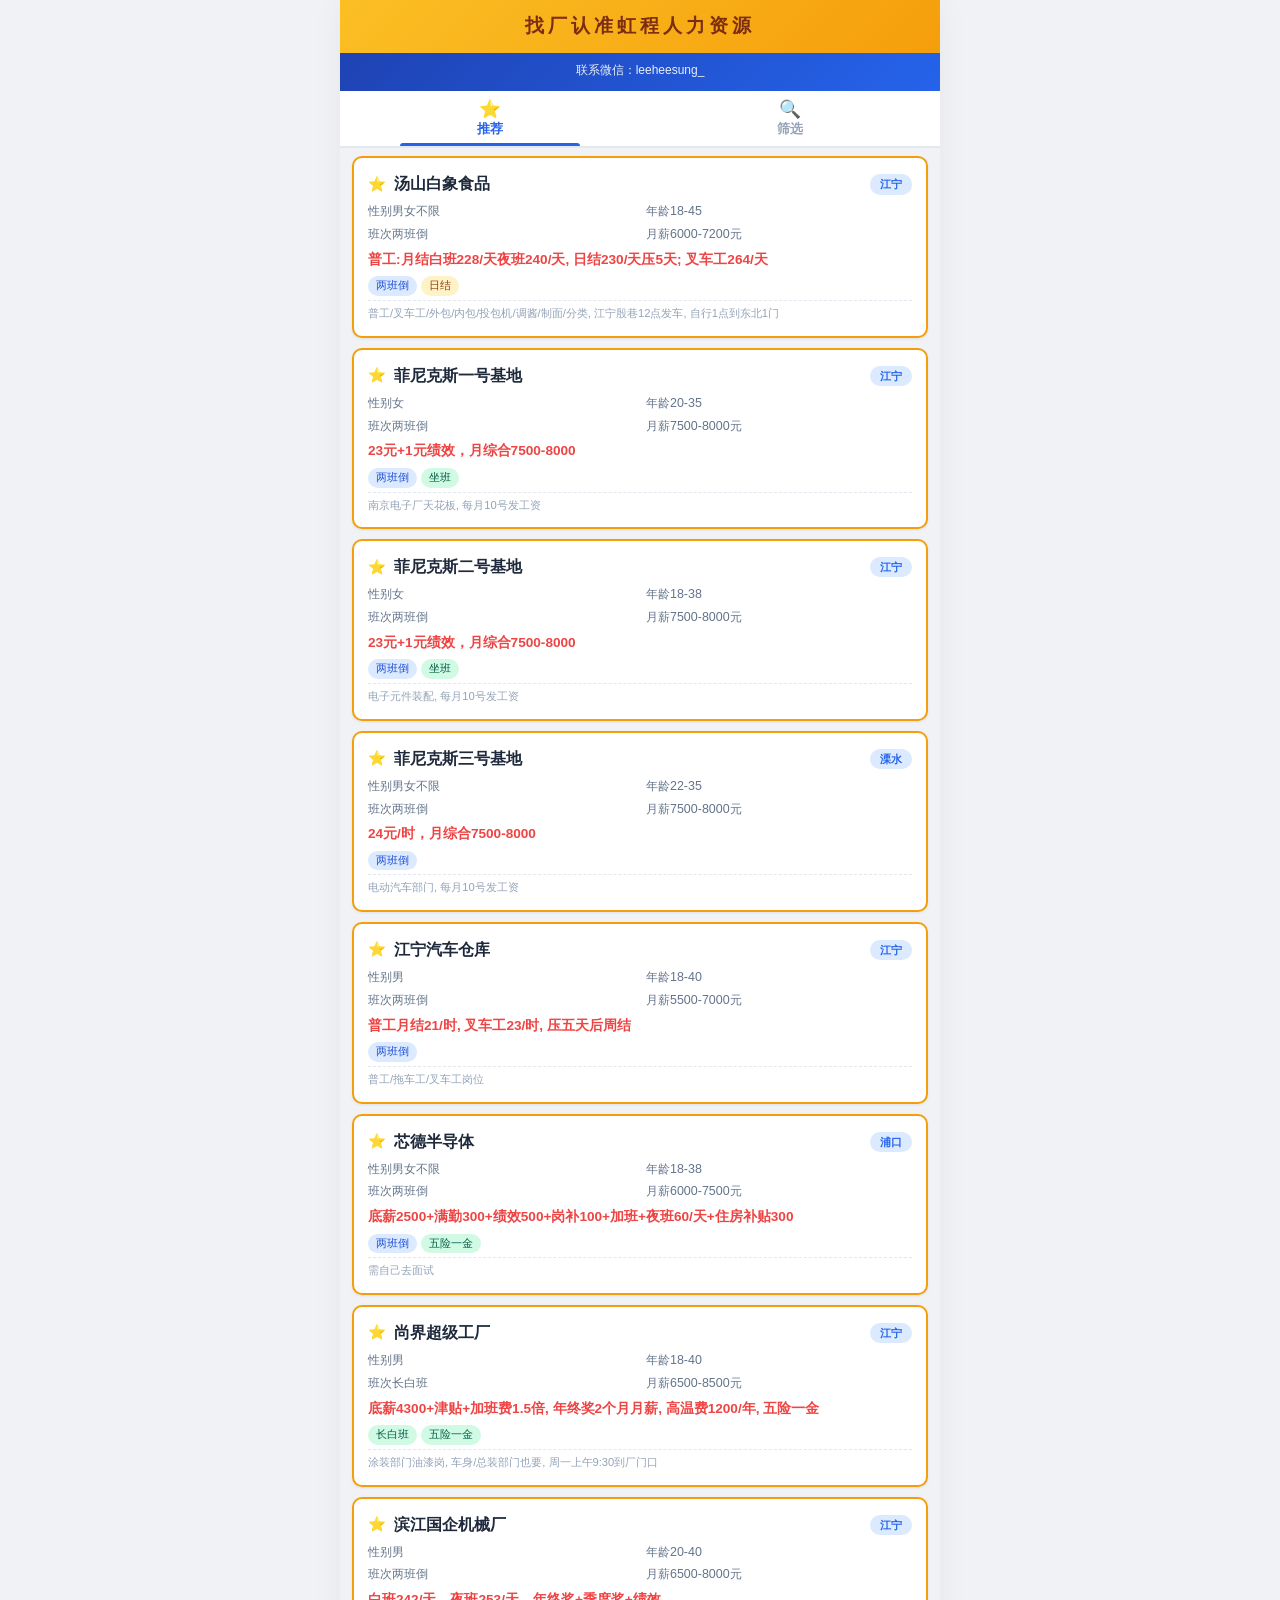
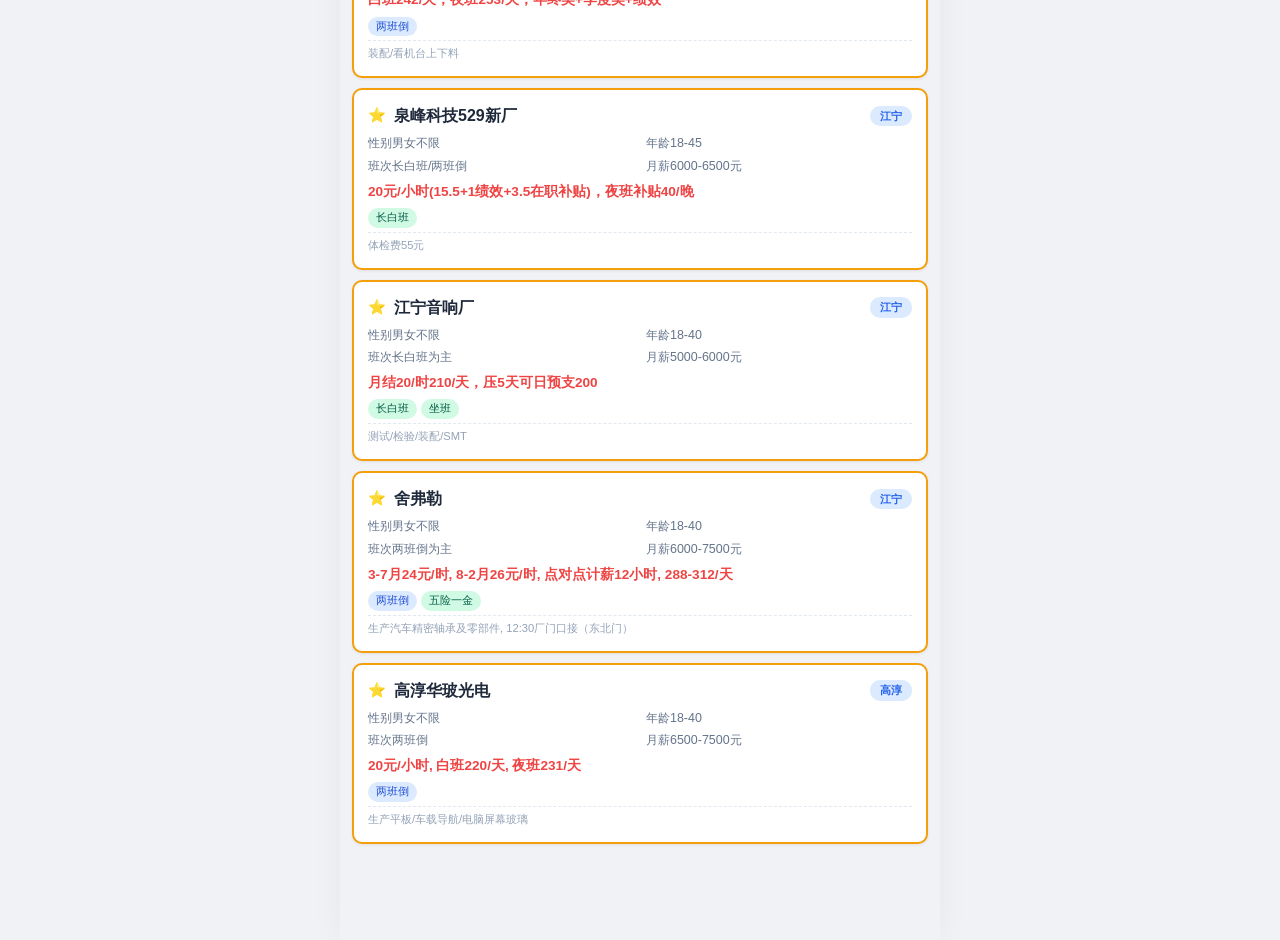
==== commit d02905af: "Header scrolls away, tab+search stay sticky" ====
--- a/index.html
+++ b/index.html
@@ -1,13 +1,4 @@
-<!DOCTYPE html>
-<html lang="zh-CN">
-<head>
-  <meta charset="UTF-8" />
-  <meta name="viewport" content="width=device-width, initial-scale=1.0, maximum-scale=1.0, user-scalable=no, viewport-fit=cover" />
-  <meta name="apple-mobile-web-app-capable" content="yes" />
-  <meta name="apple-mobile-web-app-status-bar-style" content="black-translucent" />
-  <link rel="manifest" href="data:application/manifest+json,%7B%22name%22%3A%22%E6%89%BE%E5%8E%82%E8%AE%A4%E5%87%86%E8%99%B9%E7%A8%8B%E4%BA%BA%E5%8A%9B%E8%B5%84%E6%BA%90%22%2C%22short_name%22%3A%22%E6%89%BE%E5%8E%82%E7%A5%9E%E5%99%A8%22%2C%22start_url%22%3A%22.%22%2C%22display%22%3A%22standalone%22%2C%22background_color%22%3A%222563eb%22%2C%22theme_color%22%3A%22f59e0b%22%7D" />
-  <title>找厂神器 · 工厂招聘查询</title>
-  <style>/* ==================== Reset & Base ==================== */
+<!DOCTYPE html><html lang="zh-CN"><head><meta charset="UTF-8"/><meta name="viewport" content="width=device-width, initial-scale=1.0, maximum-scale=1.0, user-scalable=no, viewport-fit=cover"/><meta name="apple-mobile-web-app-capable" content="yes"/><meta name="apple-mobile-web-app-status-bar-style" content="black-translucent"/><link rel="manifest" href="data:application/manifest+json,%7B%22name%22%3A%22%E6%89%BE%E5%8E%82%E8%AE%A4%E5%87%86%E8%99%B9%E7%A8%8B%E4%BA%BA%E5%8A%9B%E8%B5%84%E6%BA%90%22%2C%22short_name%22%3A%22%E6%89%BE%E5%8E%82%E7%A5%9E%E5%99%A8%22%2C%22start_url%22%3A%22.%22%2C%22display%22%3A%22standalone%22%2C%22background_color%22%3A%222563eb%22%2C%22theme_color%22%3A%22f59e0b%22%7D" /><title>找厂神器</title><style>/* ==================== Reset & Base ==================== */
 *, *::before, *::after { margin:0; padding:0; box-sizing:border-box; }
 
 :root {
@@ -39,10 +30,8 @@
 
 /* ==================== Header ==================== */
 .header {
-  position: sticky; top: 0; z-index: 100;
   background: linear-gradient(135deg, #1e40af, #2563eb);
   color: #fff;
-  box-shadow: 0 2px 12px rgba(37,99,235,0.25);
 }
 .header-title {
   font-size:1.2rem; font-weight:700; letter-spacing: 4px;
@@ -293,38 +282,13 @@
 .rec-detail-info { display:grid; grid-template-columns:1fr 1fr; gap:4px 12px; font-size:0.78rem; color:var(--text-light); }
 .rec-detail-salary { margin-top:6px; font-size:0.85rem; font-weight:700; color:var(--red); }
 .rec-detail-tags { margin-top:6px; display:flex; flex-wrap:wrap; gap:4px; }
-</style>
-</head>
-<body>
-
-  <header class="header">
-    <div class="header-title">找厂认准虹程人力资源</div>
-    <div class="header-sub">联系微信：leeheesung_</div>
-  </header>
-
-  <div class="tab-bar">
-    <button class="tab-btn active" data-tab="recommend"><span class="tab-icon">⭐</span><span>推荐</span></button>
-    <button class="tab-btn" data-tab="filter"><span class="tab-icon">🔍</span><span>筛选</span></button>
-  </div>
-
-  <div class="tab-panel active" id="tab-recommend">
-    <div class="rec-detail-grid" id="recDetail">
-      <div class="empty-state"><div class="empty-icon">⭐</div><div class="empty-text">加载推荐厂区...</div></div>
-    </div>
-  </div>
-
-  <div class="tab-panel" id="tab-filter">
-    <div class="search-wrap"><div class="search-bar"><span class="search-icon">🔍</span><input type="search" class="search-input" id="searchInput" placeholder="搜索厂名、地区、岗位…" /><button class="btn-search-clear" id="searchClear">✕</button></div></div>
-    <div class="filter-label">📍 区域</div><div class="filter-row loading-row" id="areaBar">加载中...</div>
-    <div class="filter-label">🕐 班次</div><div class="filter-row loading-row" id="shiftBar">加载中...</div>
-    <div class="filter-label">💰 结算</div><div class="filter-row loading-row" id="paymentBar">加载中...</div>
-    <div class="result-count" id="resultCount"></div>
-    <div class="factory-list" id="factoryList"><div class="empty-state"><div class="empty-icon">⏳</div><div class="empty-text">加载工厂数据...</div></div></div>
-  </div>
-
-  <div class="modal-overlay" id="modalOverlay"><div class="modal-sheet"><div class="modal-handle"></div><div class="modal-header"><span class="modal-title" id="modalTitle">工厂详情</span><button class="btn-modal-close" id="modalClose">✕</button></div><div class="modal-body" id="modalBody"></div></div></div>
-
-  <script>// ==================== 工厂招聘数据（去重后） ====================
+</style></head><body>
+<header class="header"><div class="header-title">找厂认准虹程人力资源</div><div class="header-sub">联系微信：leeheesung_</div></header>
+<div class="tab-bar"><button class="tab-btn active" data-tab="recommend"><span class="tab-icon">⭐</span><span>推荐</span></button><button class="tab-btn" data-tab="filter"><span class="tab-icon">🔍</span><span>筛选</span></button></div>
+<div class="tab-panel active" id="tab-recommend"><div class="rec-detail-grid" id="recDetail"><div class="empty-state"><div class="empty-icon">⭐</div><div class="empty-text">加载推荐厂区...</div></div></div></div>
+<div class="tab-panel" id="tab-filter"><div class="search-wrap"><div class="search-bar"><span class="search-icon">🔍</span><input type="search" class="search-input" id="searchInput" placeholder="搜索厂名、地区、岗位…" /><button class="btn-search-clear" id="searchClear">✕</button></div></div><div class="filter-label">📍 区域</div><div class="filter-row loading-row" id="areaBar">加载中...</div><div class="filter-label">🕐 班次</div><div class="filter-row loading-row" id="shiftBar">加载中...</div><div class="filter-label">💰 结算</div><div class="filter-row loading-row" id="paymentBar">加载中...</div><div class="result-count" id="resultCount"></div><div class="factory-list" id="factoryList"><div class="empty-state"><div class="empty-icon">⏳</div><div class="empty-text">加载工厂数据...</div></div></div></div>
+<div class="modal-overlay" id="modalOverlay"><div class="modal-sheet"><div class="modal-handle"></div><div class="modal-header"><span class="modal-title" id="modalTitle">工厂详情</span><button class="btn-modal-close" id="modalClose">✕</button></div><div class="modal-body" id="modalBody"></div></div></div>
+<script>// ==================== 工厂招聘数据（去重后） ====================
 const factoryData = [
   {
     "name": "通淮街汽配厂",
@@ -2027,5 +1991,4 @@
 } else {
   init();
 }
-</script>
-</body></html>+</script></body></html>
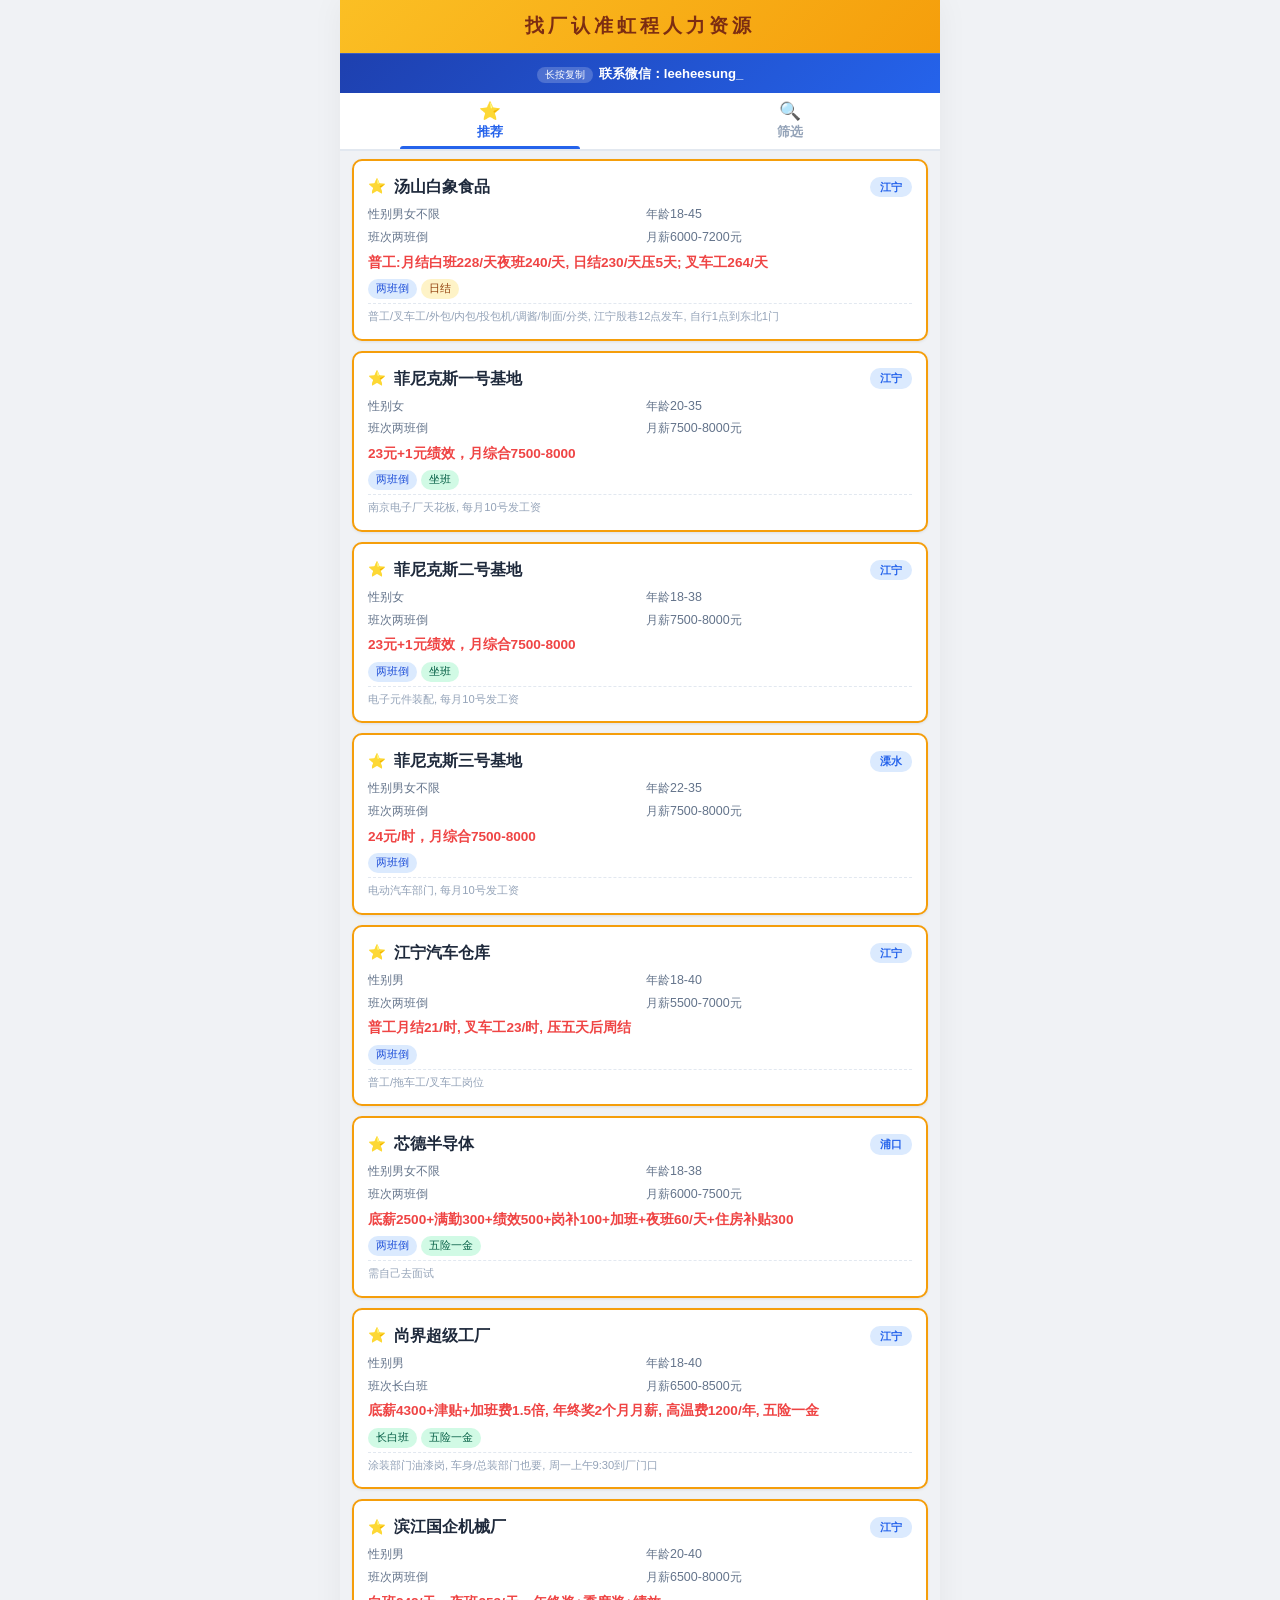
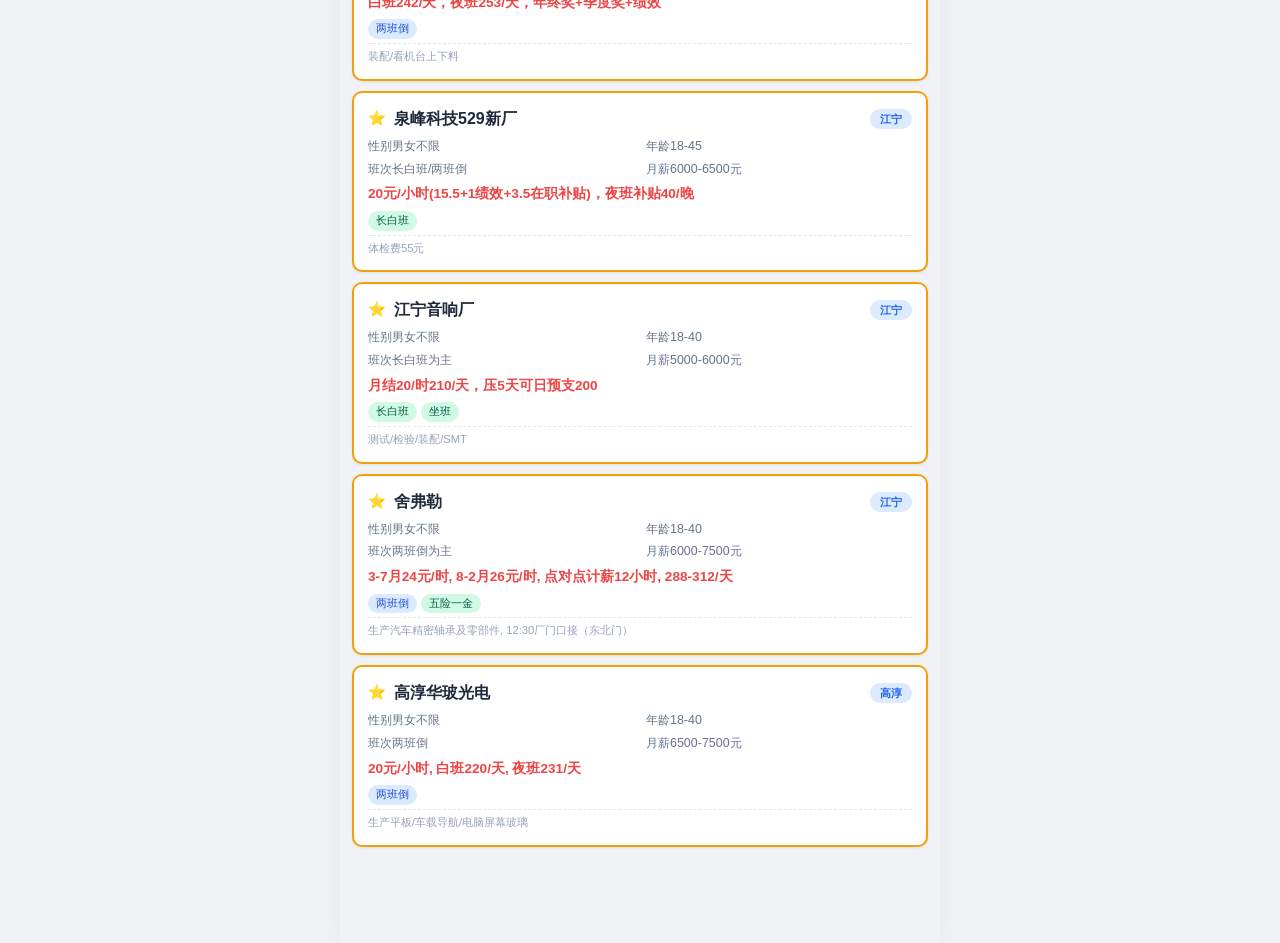
==== commit 4f15eb7a: "WeChat sticky bar with copy hint" ====
--- a/index.html
+++ b/index.html
@@ -39,15 +39,28 @@
   color: #7c2d12;
   text-align: center; padding: 12px 16px;
 }
-.header-sub {
-  font-size:0.75rem; opacity:0.9; text-align: center;
-  padding: 8px 16px 12px;
+
+/* ===== 微信条：sticky 不消失 ===== */
+.wechat-bar {
+  position: sticky; top: 0; z-index: 102;
+  background: linear-gradient(135deg, #1e40af, #2563eb);
+  text-align: center; padding: 10px 16px;
   user-select: text; -webkit-user-select: text;
+  font-size: 0.82rem; color: #fff;
+  font-weight: 600;
+  border-top: 1px solid rgba(255,255,255,0.15);
+}
+.wechat-bar .copy-hint {
+  display: inline-block;
+  font-size: 0.6rem; font-weight: 400;
+  background: rgba(255,255,255,0.2);
+  padding: 1px 8px; border-radius: 8px;
+  margin-right: 6px;
 }
 
 /* ==================== Search Bar ==================== */
 .search-wrap {
-  position: sticky; top: 48px; z-index: 99;
+  position: sticky; top: 84px; z-index: 99;
   background: var(--bg); padding: 10px 12px;
 }
 .search-bar {
@@ -241,7 +254,7 @@
 
 /* ==================== Tab Bar (top) ==================== */
 .tab-bar {
-  position: sticky; top: 0; z-index: 101;
+  position: sticky; top: 36px; z-index: 101;
   display: flex; background: #fff;
   border-bottom: 2px solid #e2e8f0;
   padding: 0;
@@ -283,7 +296,8 @@
 .rec-detail-salary { margin-top:6px; font-size:0.85rem; font-weight:700; color:var(--red); }
 .rec-detail-tags { margin-top:6px; display:flex; flex-wrap:wrap; gap:4px; }
 </style></head><body>
-<header class="header"><div class="header-title">找厂认准虹程人力资源</div><div class="header-sub">联系微信：leeheesung_</div></header>
+<header class="header"><div class="header-title">找厂认准虹程人力资源</div></header>
+<div class="wechat-bar"><span class="copy-hint">长按复制</span>联系微信：leeheesung_</div>
 <div class="tab-bar"><button class="tab-btn active" data-tab="recommend"><span class="tab-icon">⭐</span><span>推荐</span></button><button class="tab-btn" data-tab="filter"><span class="tab-icon">🔍</span><span>筛选</span></button></div>
 <div class="tab-panel active" id="tab-recommend"><div class="rec-detail-grid" id="recDetail"><div class="empty-state"><div class="empty-icon">⭐</div><div class="empty-text">加载推荐厂区...</div></div></div></div>
 <div class="tab-panel" id="tab-filter"><div class="search-wrap"><div class="search-bar"><span class="search-icon">🔍</span><input type="search" class="search-input" id="searchInput" placeholder="搜索厂名、地区、岗位…" /><button class="btn-search-clear" id="searchClear">✕</button></div></div><div class="filter-label">📍 区域</div><div class="filter-row loading-row" id="areaBar">加载中...</div><div class="filter-label">🕐 班次</div><div class="filter-row loading-row" id="shiftBar">加载中...</div><div class="filter-label">💰 结算</div><div class="filter-row loading-row" id="paymentBar">加载中...</div><div class="result-count" id="resultCount"></div><div class="factory-list" id="factoryList"><div class="empty-state"><div class="empty-icon">⏳</div><div class="empty-text">加载工厂数据...</div></div></div></div>
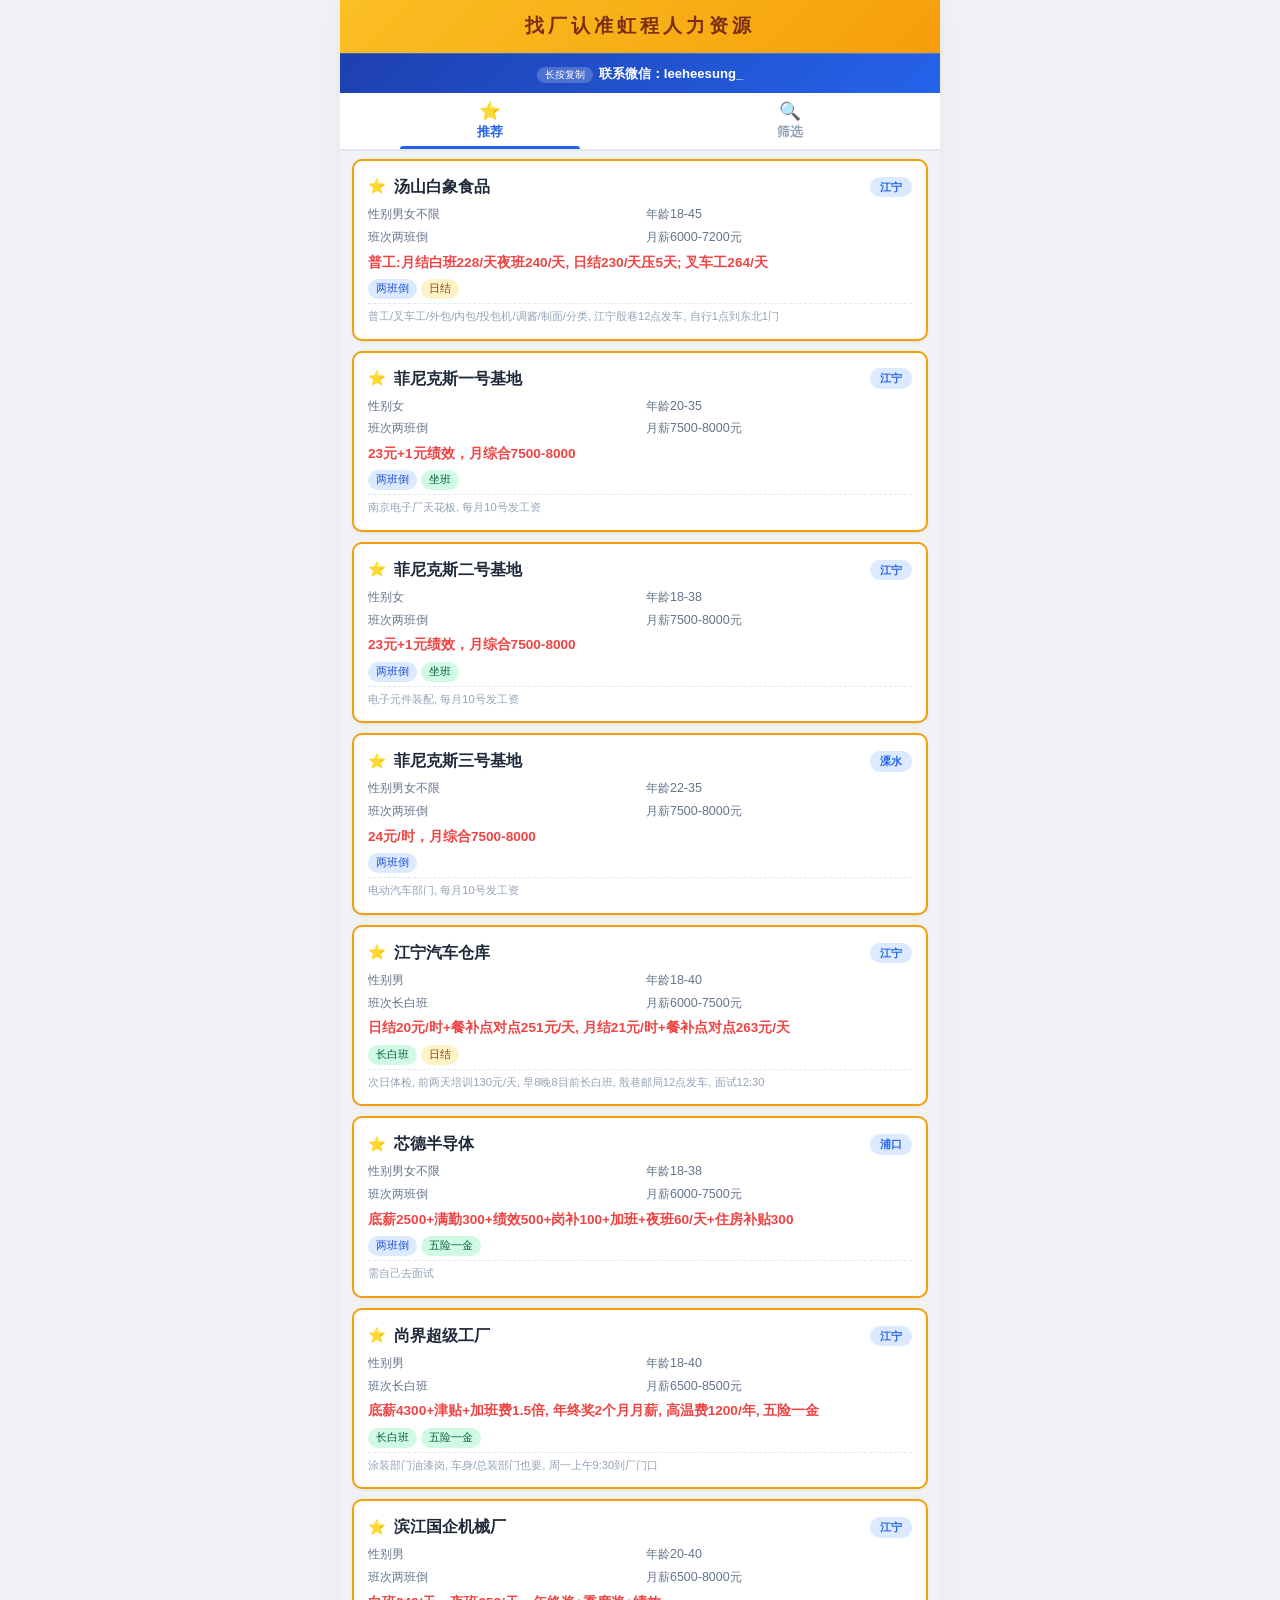
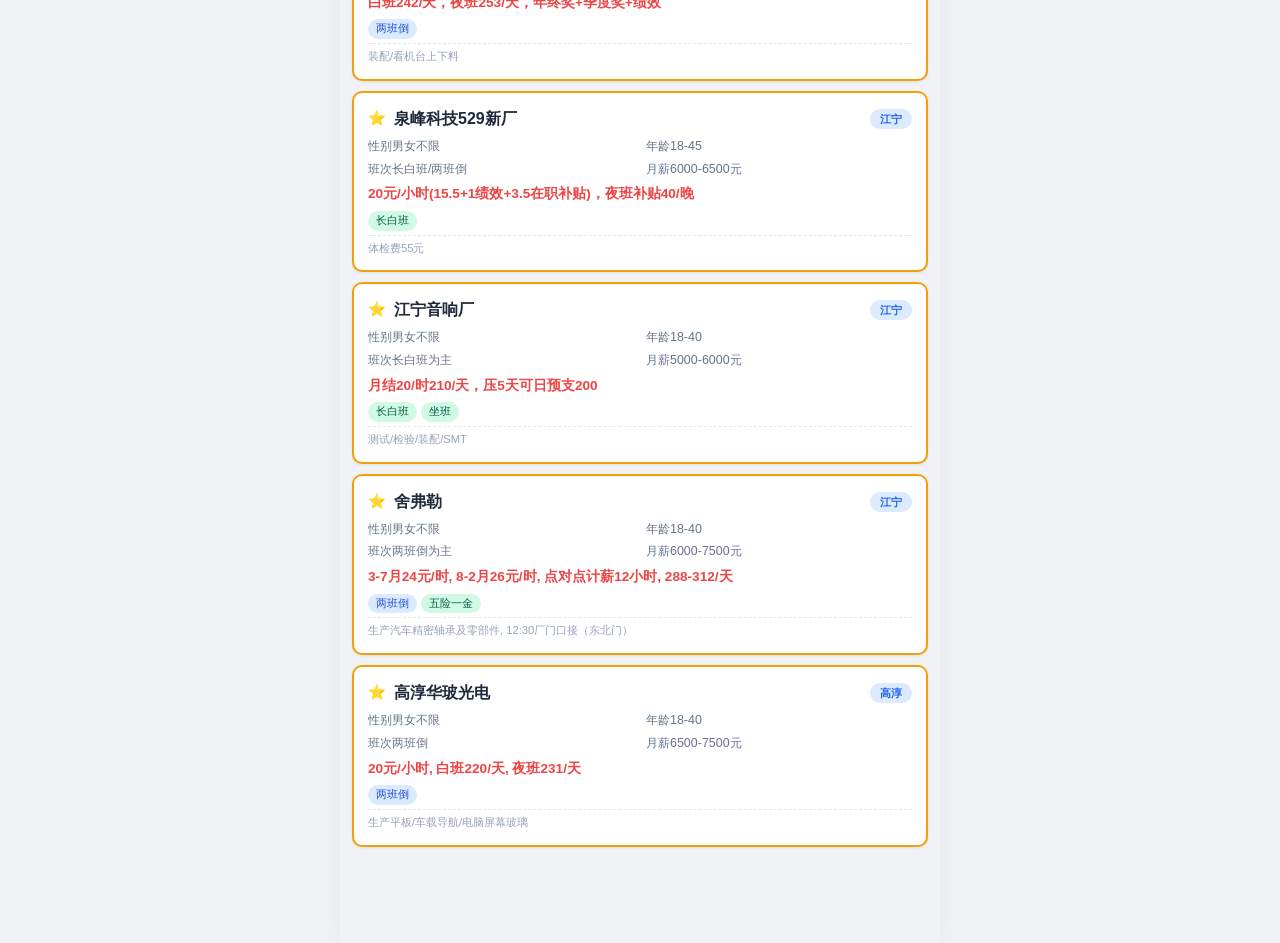
==== commit fc234eba: "Update 江宁汽车仓库 info" ====
--- a/index.html
+++ b/index.html
@@ -1,4 +1,4 @@
-<!DOCTYPE html><html lang="zh-CN"><head><meta charset="UTF-8"/><meta name="viewport" content="width=device-width, initial-scale=1.0, maximum-scale=1.0, user-scalable=no, viewport-fit=cover"/><meta name="apple-mobile-web-app-capable" content="yes"/><meta name="apple-mobile-web-app-status-bar-style" content="black-translucent"/><link rel="manifest" href="data:application/manifest+json,%7B%22name%22%3A%22%E6%89%BE%E5%8E%82%E8%AE%A4%E5%87%86%E8%99%B9%E7%A8%8B%E4%BA%BA%E5%8A%9B%E8%B5%84%E6%BA%90%22%2C%22short_name%22%3A%22%E6%89%BE%E5%8E%82%E7%A5%9E%E5%99%A8%22%2C%22start_url%22%3A%22.%22%2C%22display%22%3A%22standalone%22%2C%22background_color%22%3A%222563eb%22%2C%22theme_color%22%3A%22f59e0b%22%7D" /><title>找厂神器</title><style>/* ==================== Reset & Base ==================== */
+<!DOCTYPE html><html lang="zh-CN"><head><meta charset="UTF-8"/><meta name="viewport" content="width=device-width, initial-scale=1.0, maximum-scale=1.0, user-scalable=no, viewport-fit=cover"/><meta name="apple-mobile-web-app-capable" content="yes"/><meta name="apple-mobile-web-app-status-bar-style" content="black-translucent"/><link rel="manifest" href="data:application/manifest+json,%7B%22name%22%3A%22%E5%8D%97%E4%BA%AC%E8%99%B9%E7%A8%8B%E6%8B%9B%E5%B7%A5%22%2C%22short_name%22%3A%22%E6%8B%9B%E5%B7%A5%22%2C%22start_url%22%3A%22.%22%2C%22display%22%3A%22standalone%22%2C%22background_color%22%3A%222563eb%22%2C%22theme_color%22%3A%22f59e0b%22%7D" /><title>南京虹程招工</title><style>/* ==================== Reset & Base ==================== */
 *, *::before, *::after { margin:0; padding:0; box-sizing:border-box; }
 
 :root {
@@ -1188,21 +1188,21 @@
   },
   {
     "name": "江宁汽车仓库",
-    "fullName": "江宁汽车仓库",
-    "area": "江宁",
-    "address": "江宁区",
+    "fullName": "江宁尚界物流仓库",
+    "area": "江宁",
+    "address": "江宁尚界",
     "category": "物流",
     "gender": "男",
     "age": "18-40",
-    "shift": "两班倒",
-    "salary": "普工月结21/时, 叉车工23/时, 压五天后周结",
-    "salaryRange": "5500-7000",
-    "housing": "住宿10元/天水电均摊, 当天安排住宿",
-    "food": "餐补15.5元/顿",
-    "bonus": "",
-    "features": "活简单, 留人好单位",
-    "requirements": "叉车工需市场监管局叉车证, 至少三个月离职提前报备, 案底/纹身/体检不合格不要",
-    "remark": "普工/拖车工/叉车工岗位"
+    "shift": "长白班",
+    "salary": "日结20元/时+餐补点对点251元/天, 月结21元/时+餐补点对点263元/天",
+    "salaryRange": "6000-7500",
+    "housing": "次月15号在职住宿免费(水电均摊)",
+    "food": "餐补15.5元/顿, 超10小时补两餐",
+    "bonus": "",
+    "features": "日结, 活简单, 留职高, 操作工/拖车工/叉车工",
+    "requirements": "叉车工需市场监管局叉车证, 至少三个月离职提前报备, 不满7天无工资, 商保80/月, 案底/纹身/体检不合格不要",
+    "remark": "次日体检, 前两天培训130元/天, 早8晚8目前长白班, 殷巷邮局12点发车, 面试12:30"
   },
   {
     "name": "夏普电子",
@@ -1964,6 +1964,8 @@
   document.querySelectorAll('.tab-panel').forEach(p => p.classList.toggle('active', p.id === 'tab-' + tab));
   if (tab === 'recommend') renderRecommendedDetail();
   if (tab === 'filter') renderResults();
+  // 切换时回到顶部
+  window.scrollTo({ top: 0, behavior: 'smooth' });
 }
 
 // ==================== 搜索 ====================
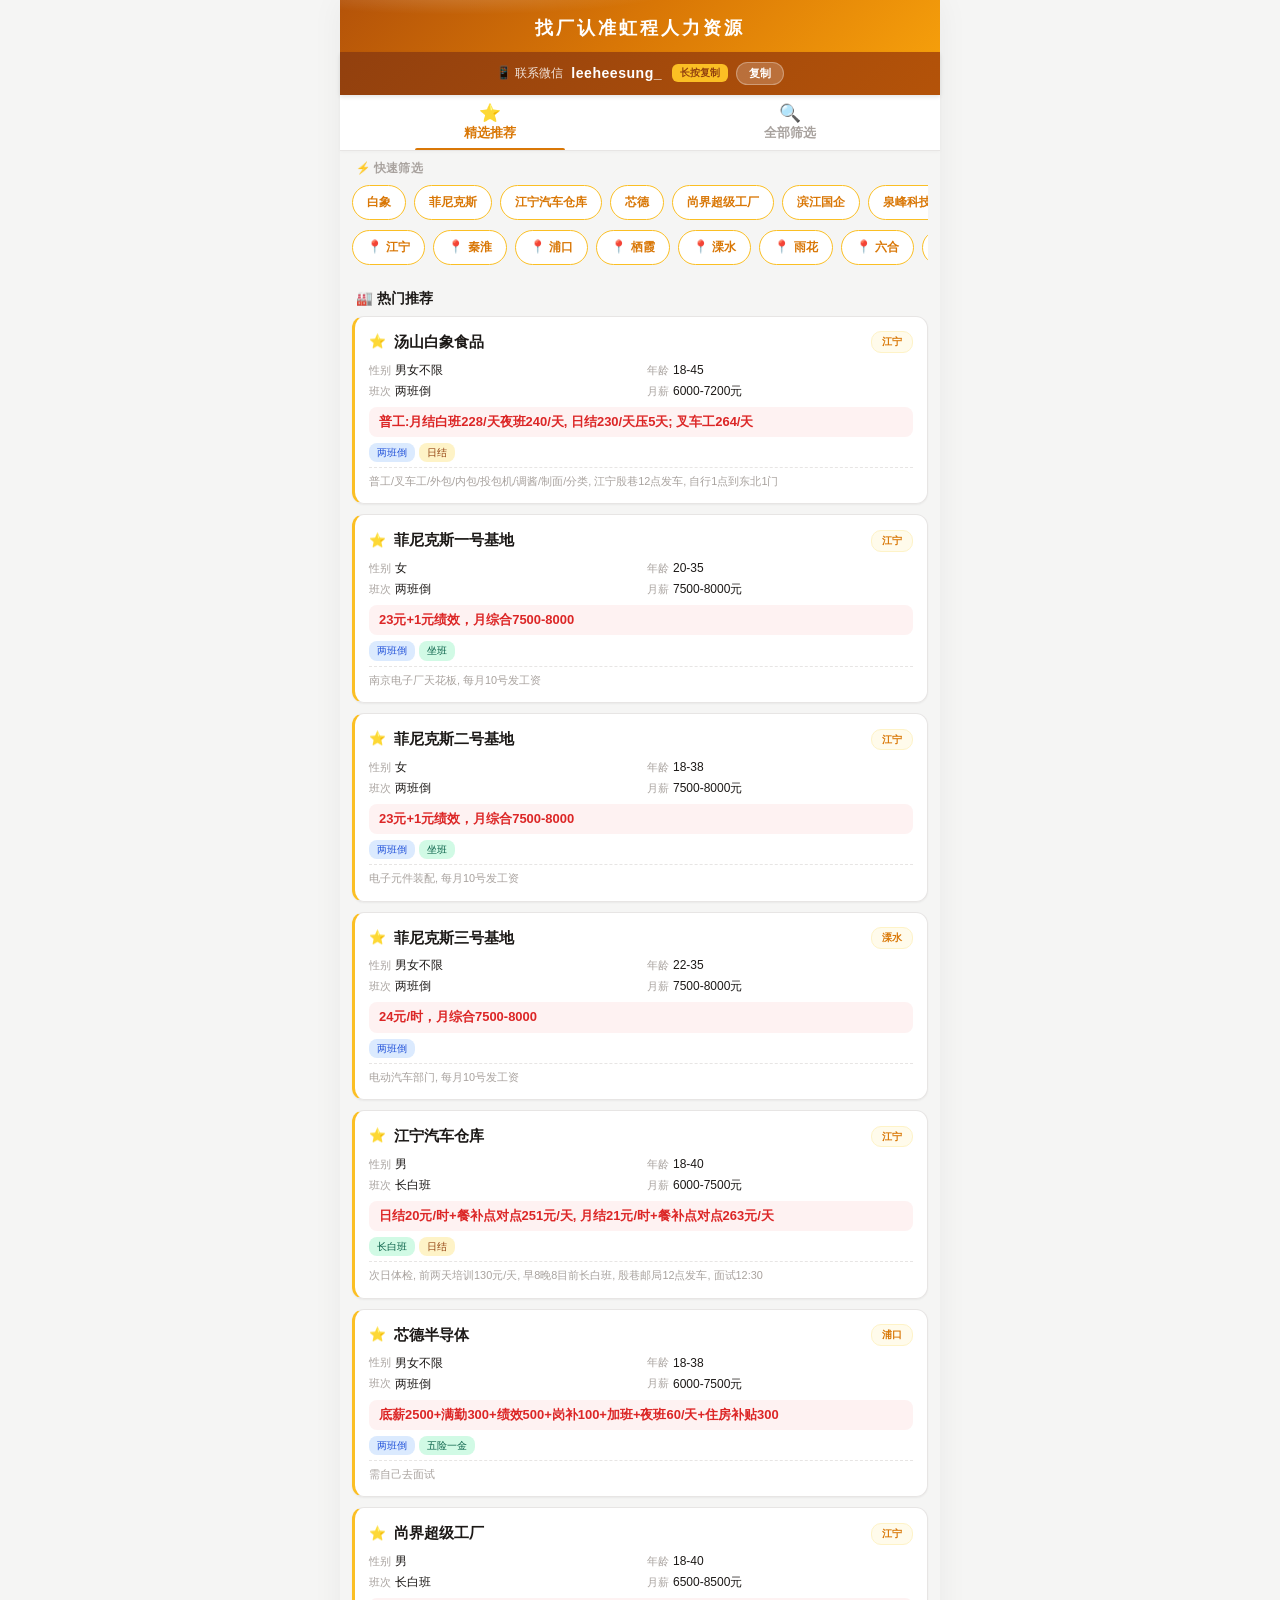
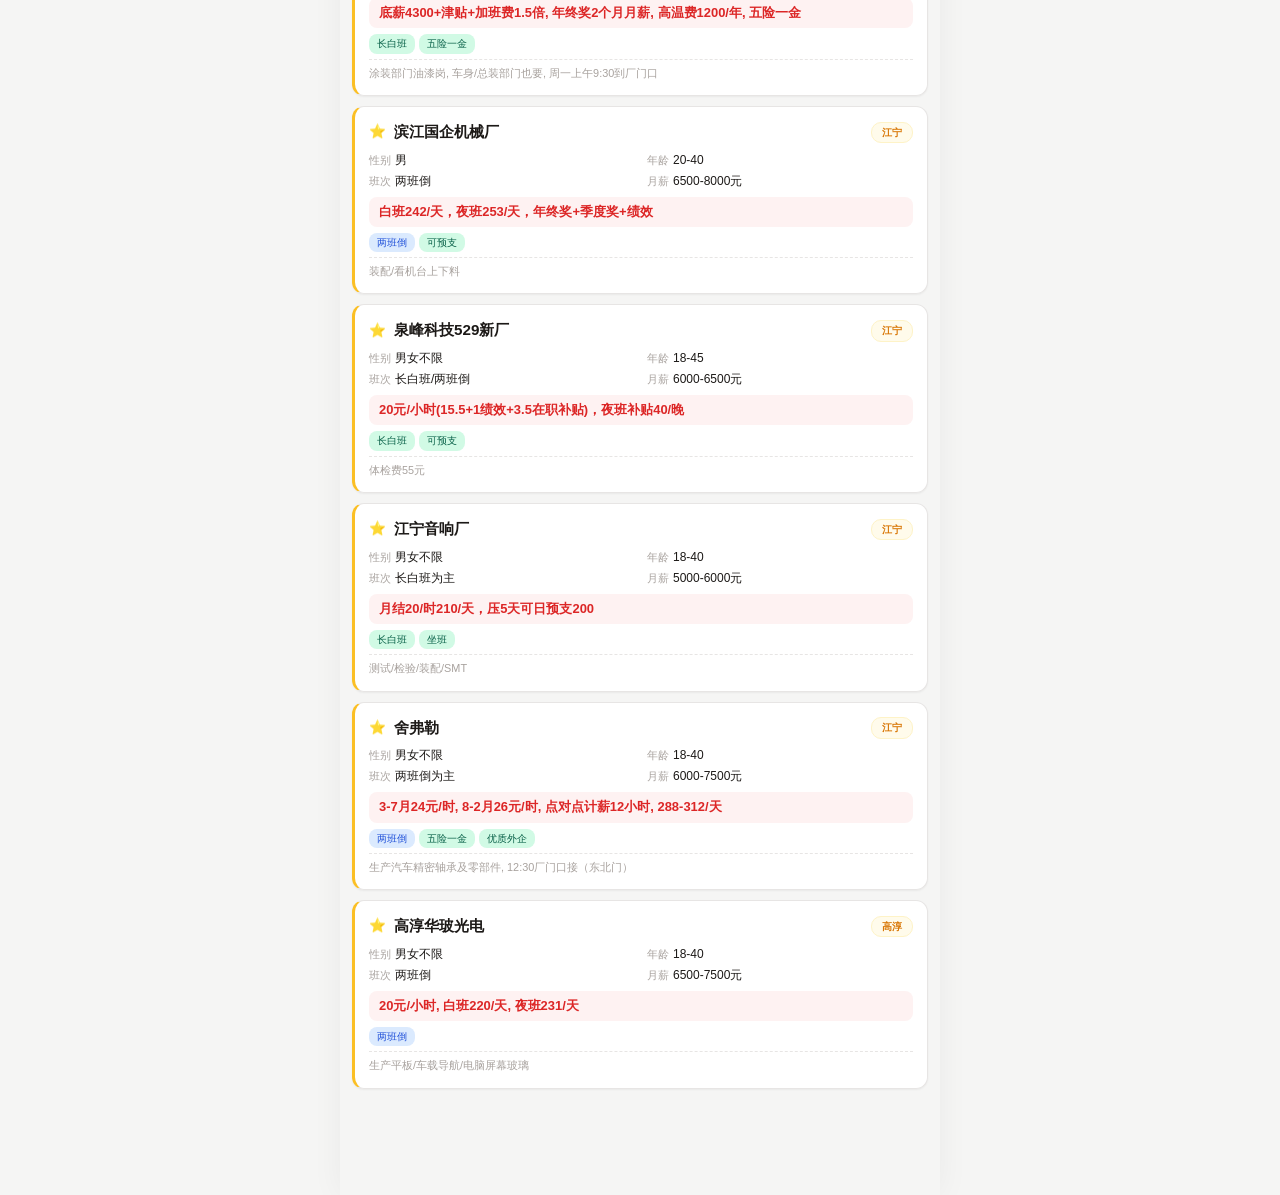
==== commit b8664baa: "Replace with 找厂神器-v2" ====
--- a/index.html
+++ b/index.html
@@ -1,308 +1,446 @@
-<!DOCTYPE html><html lang="zh-CN"><head><meta charset="UTF-8"/><meta name="viewport" content="width=device-width, initial-scale=1.0, maximum-scale=1.0, user-scalable=no, viewport-fit=cover"/><meta name="apple-mobile-web-app-capable" content="yes"/><meta name="apple-mobile-web-app-status-bar-style" content="black-translucent"/><link rel="manifest" href="data:application/manifest+json,%7B%22name%22%3A%22%E5%8D%97%E4%BA%AC%E8%99%B9%E7%A8%8B%E6%8B%9B%E5%B7%A5%22%2C%22short_name%22%3A%22%E6%8B%9B%E5%B7%A5%22%2C%22start_url%22%3A%22.%22%2C%22display%22%3A%22standalone%22%2C%22background_color%22%3A%222563eb%22%2C%22theme_color%22%3A%22f59e0b%22%7D" /><title>南京虹程招工</title><style>/* ==================== Reset & Base ==================== */
-*, *::before, *::after { margin:0; padding:0; box-sizing:border-box; }
-
+﻿<!DOCTYPE html><html lang="zh-CN">
+<head>
+<meta charset="UTF-8"/>
+<meta name="viewport" content="width=device-width,initial-scale=1.0,maximum-scale=1.0,user-scalable=no,viewport-fit=cover"/>
+<meta name="apple-mobile-web-app-capable" content="yes"/>
+<meta name="apple-mobile-web-app-status-bar-style" content="black-translucent"/>
+<link rel="manifest" href="data:application/manifest+json,%7B%22name%22%3A%22%E5%8D%97%E4%BA%AC%E8%99%B9%E7%A8%8B%E6%8B%9B%E5%B7%A5%22%2C%22short_name%22%3A%22%E6%8B%9B%E5%B7%A5%22%2C%22start_url%22%3A%22.%22%2C%22display%22%3A%22standalone%22%2C%22background_color%22%3A%22f59e0b%22%2C%22theme_color%22%3A%22f59e0b%22%7D" />
+<title>找厂神器 · 虹程人力资源</title>
+<style>
+/* ===== Reset & Base ===== */
+*,*::before,*::after{margin:0;padding:0;box-sizing:border-box}
 :root {
-  --primary: #2563eb;
-  --primary-light: #dbeafe;
-  --orange: #f59e0b;
-  --green: #10b981;
-  --red: #ef4444;
-  --bg: #f0f2f5;
+  --amber: #d97706;
+  --amber-light: #fbbf24;
+  --amber-bg: #fef3c7;
+  --amber-subtle: #fffbeb;
+  --primary: #d97706;
+  --primary-dark: #b45309;
+  --green: #059669;
+  --green-bg: #d1fae5;
+  --red: #dc2626;
+  --red-bg: #fee2e2;
+  --bg: #f5f5f4;
   --card-bg: #ffffff;
-  --text: #1e293b;
-  --text-light: #64748b;
-  --text-muted: #94a3b8;
-  --border: #e2e8f0;
-  --shadow: 0 1px 3px rgba(0,0,0,0.08);
-  --radius: 10px;
-  --safe-bottom: env(safe-area-inset-bottom, 0px);
-}
-
-html { font-size:16px; -webkit-text-size-adjust:100%; }
-body {
-  font-family: -apple-system, BlinkMacSystemFont, 'Segoe UI', 'PingFang SC', 'Hiragino Sans GB', 'Microsoft YaHei', sans-serif;
-  background: var(--bg); color: var(--text); line-height: 1.5;
-  padding-bottom: 16px;
-  -webkit-font-smoothing: antialiased;
-  user-select: none; -webkit-user-select: none;
-  overflow-x: hidden;
-}
-
-/* ==================== Header ==================== */
-.header {
-  background: linear-gradient(135deg, #1e40af, #2563eb);
-  color: #fff;
-}
-.header-title {
-  font-size:1.2rem; font-weight:700; letter-spacing: 4px;
-  background: linear-gradient(135deg, #fbbf24, #f59e0b);
-  color: #7c2d12;
-  text-align: center; padding: 12px 16px;
-}
-
-/* ===== 微信条：sticky 不消失 ===== */
-.wechat-bar {
-  position: sticky; top: 0; z-index: 102;
-  background: linear-gradient(135deg, #1e40af, #2563eb);
-  text-align: center; padding: 10px 16px;
-  user-select: text; -webkit-user-select: text;
-  font-size: 0.82rem; color: #fff;
-  font-weight: 600;
-  border-top: 1px solid rgba(255,255,255,0.15);
-}
-.wechat-bar .copy-hint {
-  display: inline-block;
-  font-size: 0.6rem; font-weight: 400;
-  background: rgba(255,255,255,0.2);
-  padding: 1px 8px; border-radius: 8px;
-  margin-right: 6px;
-}
-
-/* ==================== Search Bar ==================== */
-.search-wrap {
-  position: sticky; top: 84px; z-index: 99;
-  background: var(--bg); padding: 10px 12px;
-}
-.search-bar {
-  display: flex; align-items: center; gap: 8px;
-  background: var(--card-bg); border-radius: 24px;
-  padding: 8px 16px; box-shadow: var(--shadow);
-}
-.search-icon { font-size:1.1rem; flex-shrink:0; opacity:0.5; }
-.search-input {
-  flex:1; border:none; outline:none; font-size:0.88rem;
-  color: var(--text); background:transparent;
-  -webkit-appearance: none;
-}
-.search-input::placeholder { color: var(--text-muted); }
-.btn-search-clear {
-  width: 22px; height: 22px; border-radius: 50%;
-  border: none; background: #e2e8f0; color: var(--text-light);
-  font-size: 0.75rem; cursor: pointer; display: none;
-  align-items: center; justify-content: center;
-}
-.btn-search-clear.visible { display: flex; }
-
-/* ==================== Filter Row ==================== */
-.filter-row {
-  display: flex; gap: 8px; padding: 0 12px 8px;
-  overflow-x: auto; -webkit-overflow-scrolling: touch;
-  scrollbar-width: none; white-space: nowrap;
-}
-.filter-row::-webkit-scrollbar { display:none; }
-.filter-chip {
-  flex-shrink: 0; padding: 5px 14px; border-radius: 16px;
-  border: 1.5px solid #d1d5db; background: var(--card-bg);
-  font-size: 0.78rem; color: var(--text-light);
-  cursor: pointer; transition: all 0.15s;
-  -webkit-tap-highlight-color: transparent;
-  touch-action: manipulation;
-}
-.filter-chip:active { transform: scale(0.95); }
-.filter-chip.active {
-  background: var(--primary); color: #fff; border-color: var(--primary);
-  font-weight: 600;
-}
-.filter-label {
-  font-size: 0.7rem; color: var(--text-muted);
-  padding: 6px 12px 4px; font-weight: 600;
-  letter-spacing: 0.5px;
-}
-
-/* ==================== Recommendation Section ==================== */
-.recommended-section {
-  padding: 8px 12px 4px;
-}
-.recommended-title {
-  font-size: 0.78rem; font-weight: 700; color: var(--primary);
-  padding: 0 4px 8px;
-}
-.recommended-grid {
-  display: flex; gap: 8px; overflow-x: auto;
-  -webkit-overflow-scrolling: touch; scrollbar-width: none;
-  padding-bottom: 8px;
-}
-.recommended-grid::-webkit-scrollbar { display: none; }
-.rec-card {
-  flex-shrink: 0; padding: 10px 14px;
-  background: linear-gradient(135deg, #fef3c7, #fde68a);
-  border: 2px solid #f59e0b;
-  border-radius: 12px; white-space: nowrap;
-  font-size: 0.82rem; font-weight: 700;
-  color: #7c2d12;
-  cursor: pointer;
-  transition: all 0.15s ease;
-  -webkit-tap-highlight-color: transparent;
-  touch-action: manipulation;
-  text-align: center;
-}
-.rec-card:active { transform: scale(0.95); }
-
-/* ==================== Result Count ==================== */
-.result-count {
-  padding: 6px 16px; font-size:0.75rem; color: var(--text-muted);
-}
-
-/* ==================== Factory Cards ==================== */
-.factory-list { padding: 0 12px 16px; display:flex; flex-direction:column; gap:10px; }
-
-.factory-card {
-  background: var(--card-bg); border-radius: var(--radius);
-  padding: 14px; box-shadow: var(--shadow);
-  transition: transform 0.12s ease;
-  border-left: 4px solid transparent;
-  cursor: pointer;
-  -webkit-tap-highlight-color: transparent;
-}
-.factory-card:active { transform: scale(0.98); }
-.factory-card.highlight { border-left-color: var(--primary); }
-
-.card-header {
-  display: flex; align-items: flex-start; justify-content: space-between;
-  gap: 8px; margin-bottom: 8px;
-}
-.card-title { font-size:0.95rem; font-weight:700; line-height:1.3; }
-.card-area {
-  flex-shrink: 0; font-size:0.68rem; font-weight:600;
-  padding: 2px 10px; border-radius: 10px;
-}
-
-/* ==================== Card Info Rows ==================== */
-.card-info-grid {
-  display: grid; grid-template-columns: 1fr 1fr;
-  gap: 4px 12px; font-size:0.76rem; color: var(--text-light);
-}
-.card-info-grid span { display:flex; align-items:center; gap:4px; }
-.card-info-grid .label { color: var(--text-muted); font-size:0.7rem; }
-.card-info-grid .value { font-weight:500; color: var(--text); }
-
-.card-salary {
-  margin-top: 6px; font-size:0.82rem; font-weight:700; color: var(--red);
-}
-.card-salary::before { content:'💰 '; font-weight:400; }
-
-.card-features {
-  margin-top: 6px; display:flex; flex-wrap:wrap; gap:4px;
-}
-.tag {
-  font-size:0.66rem; padding:2px 8px; border-radius:10px;
-  background: var(--primary-light); color: #1d4ed8;
-  font-weight: 500; white-space: nowrap;
-}
-.tag.good { background: #d1fae5; color: #065f46; }
-.tag.warn { background: #fef3c7; color: #92400e; }
-
-.card-remark {
-  margin-top:6px; font-size:0.7rem; color: var(--text-muted);
-  border-top: 1px dashed var(--border); padding-top:6px;
-}
-
-/* ==================== Detail Modal ==================== */
-.modal-overlay {
-  position: fixed; inset:0; background: rgba(0,0,0,0.5); z-index:400;
-  display:flex; align-items:flex-end; justify-content:center;
-  opacity:0; visibility:hidden; transition: all 0.25s ease;
-}
-.modal-overlay.open { opacity:1; visibility:visible; }
-
-.modal-sheet {
-  background: var(--card-bg); border-radius: 20px 20px 0 0;
-  width: 100%; max-width: 500px; max-height: 80vh;
-  display:flex; flex-direction:column;
-  transform: translateY(100%);
-  transition: transform 0.3s cubic-bezier(0.32,0.72,0,1);
-  padding-bottom: var(--safe-bottom);
-}
-.modal-overlay.open .modal-sheet { transform: translateY(0); }
-.modal-handle { width:40px; height:4px; background:#d1d5db; border-radius:2px; margin:10px auto; flex-shrink: 0; }
-.modal-header {
-  display:flex; align-items:center; justify-content:space-between;
-  padding:6px 20px 12px; flex-shrink:0;
-}
-.modal-title { font-size:1.1rem; font-weight:700; }
-.btn-modal-close {
-  width:30px; height:30px; border-radius:50%; border:none;
-  background: #f1f5f9; font-size:1rem; cursor:pointer;
-  display:flex; align-items:center; justify-content:center;
-}
-.modal-body { overflow-y:auto; -webkit-overflow-scrolling:touch; padding:0 20px 20px; flex:1; }
-.modal-body .dl { display:grid; grid-template-columns: 72px 1fr; gap:8px; font-size:0.85rem; }
-.modal-body .dl dt { color:var(--text-muted); font-weight:500; }
-.modal-body .dl dd { color:var(--text); }
-.modal-body .dl hr { grid-column: 1/-1; border:none; border-top:1px solid var(--border); margin:4px 0; }
-.modal-body .requirements { color: var(--red); }
-
-/* ==================== Empty State ==================== */
-.empty-state {
-  text-align:center; padding:48px 20px; color:var(--text-muted);
-}
-.empty-state .empty-icon { font-size:3rem; margin-bottom:8px; }
-.empty-state .empty-text { font-size:0.9rem; }
-
-/* ==================== Responsive ==================== */
-@media (min-width:768px) {
-  body { max-width: 600px; margin:0 auto; box-shadow:0 0 30px rgba(0,0,0,0.05); }
-  .factory-list { gap: 12px; padding: 0 16px 16px; }
-}
-
-/* Animation */
-@keyframes fadeInUp {
-  from { opacity:0; transform:translateY(8px); }
-  to { opacity:1; transform:translateY(0); }
-}
-.factory-card { animation: fadeInUp 0.25s ease both; }
-
-/* ==================== Tab Bar (top) ==================== */
-.tab-bar {
-  position: sticky; top: 36px; z-index: 101;
-  display: flex; background: #fff;
-  border-bottom: 2px solid #e2e8f0;
-  padding: 0;
-}
-.tab-btn {
-  flex:1; border:none; background:transparent;
-  padding:10px 0 8px; font-size:0.82rem; font-weight:600;
-  color: var(--text-muted); cursor:pointer;
-  display:flex; flex-direction:column; align-items:center; gap:2px;
-  -webkit-tap-highlight-color:transparent; touch-action:manipulation;
-  transition:color 0.15s; position:relative;
-}
-.tab-btn .tab-icon { font-size:1.1rem; line-height:1; }
-.tab-btn.active { color: var(--primary); }
-.tab-btn.active::after {
-  content:''; position:absolute; bottom:0; left:20%; right:20%;
-  height:3px; background:var(--primary); border-radius:3px 3px 0 0;
-}
-.tab-btn:active { opacity:0.7; }
-
-/* ==================== Tab Panels ==================== */
-.tab-panel { display:none; }
-.tab-panel.active { display:block; }
-
-/* ==================== Recommend Detail Page ==================== */
-.rec-detail-grid { padding:8px 12px 80px; display:flex; flex-direction:column; gap:10px; }
-.rec-detail-card {
-  background: var(--card-bg); border-radius: var(--radius);
-  padding:14px; box-shadow:var(--shadow);
-  border:2px solid #f59e0b;
-  cursor:pointer; transition:transform 0.12s;
-  -webkit-tap-highlight-color:transparent; touch-action:manipulation;
-}
-.rec-detail-card:active { transform:scale(0.98); }
-.rec-detail-header { display:flex; align-items:center; gap:8px; margin-bottom:6px; }
-.rec-star { color:#f59e0b; font-size:0.9rem; flex-shrink:0; }
-.rec-detail-name { font-size:1rem; font-weight:700; }
-.rec-detail-info { display:grid; grid-template-columns:1fr 1fr; gap:4px 12px; font-size:0.78rem; color:var(--text-light); }
-.rec-detail-salary { margin-top:6px; font-size:0.85rem; font-weight:700; color:var(--red); }
-.rec-detail-tags { margin-top:6px; display:flex; flex-wrap:wrap; gap:4px; }
-</style></head><body>
-<header class="header"><div class="header-title">找厂认准虹程人力资源</div></header>
-<div class="wechat-bar"><span class="copy-hint">长按复制</span>联系微信：leeheesung_</div>
-<div class="tab-bar"><button class="tab-btn active" data-tab="recommend"><span class="tab-icon">⭐</span><span>推荐</span></button><button class="tab-btn" data-tab="filter"><span class="tab-icon">🔍</span><span>筛选</span></button></div>
-<div class="tab-panel active" id="tab-recommend"><div class="rec-detail-grid" id="recDetail"><div class="empty-state"><div class="empty-icon">⭐</div><div class="empty-text">加载推荐厂区...</div></div></div></div>
-<div class="tab-panel" id="tab-filter"><div class="search-wrap"><div class="search-bar"><span class="search-icon">🔍</span><input type="search" class="search-input" id="searchInput" placeholder="搜索厂名、地区、岗位…" /><button class="btn-search-clear" id="searchClear">✕</button></div></div><div class="filter-label">📍 区域</div><div class="filter-row loading-row" id="areaBar">加载中...</div><div class="filter-label">🕐 班次</div><div class="filter-row loading-row" id="shiftBar">加载中...</div><div class="filter-label">💰 结算</div><div class="filter-row loading-row" id="paymentBar">加载中...</div><div class="result-count" id="resultCount"></div><div class="factory-list" id="factoryList"><div class="empty-state"><div class="empty-icon">⏳</div><div class="empty-text">加载工厂数据...</div></div></div></div>
-<div class="modal-overlay" id="modalOverlay"><div class="modal-sheet"><div class="modal-handle"></div><div class="modal-header"><span class="modal-title" id="modalTitle">工厂详情</span><button class="btn-modal-close" id="modalClose">✕</button></div><div class="modal-body" id="modalBody"></div></div></div>
-<script>// ==================== 工厂招聘数据（去重后） ====================
+  --text: #1c1917;
+  --text-secondary: #57534e;
+  --text-muted: #a8a29e;
+  --border: #e7e5e4;
+  --shadow-sm: 0 1px 2px rgba(0,0,0,0.05);
+  --shadow-md: 0 2px 8px rgba(0,0,0,0.08);
+  --radius-sm: 8px;
+  --radius-md: 12px;
+  --radius-lg: 20px;
+  --safe-bottom: env(safe-area-inset-bottom,0px);
+}
+html{font-size:16px;-webkit-text-size-adjust:100%}
+body{
+  font-family:-apple-system,BlinkMacSystemFont,'Segoe UI','PingFang SC','Hiragino Sans GB','Microsoft YaHei',sans-serif;
+  background:var(--bg);color:var(--text);line-height:1.5;
+  padding-bottom:calc(16px + var(--safe-bottom));
+  -webkit-font-smoothing:antialiased;-moz-osx-font-smoothing:grayscale;
+  overflow-x:hidden;
+}
+
+/* ===== Header ===== */
+.header{
+  background:linear-gradient(135deg,#b45309,#d97706,#f59e0b);
+  position:relative;overflow:hidden;
+}
+.header::after{
+  content:'';position:absolute;inset:0;
+  background:radial-gradient(ellipse 60% 80% at 20% -20%,rgba(255,255,255,0.2),transparent 60%);
+  pointer-events:none;
+}
+.header-title{
+  font-size:1.15rem;font-weight:800;letter-spacing:3px;
+  color:#fff;text-align:center;padding:14px 16px 10px;
+  position:relative;z-index:1;
+}
+
+/* ===== WeChat Bar ===== */
+.wechat-bar{
+  position:sticky;top:0;z-index:102;
+  background:linear-gradient(135deg,#92400e,#b45309);
+  display:flex;align-items:center;justify-content:center;gap:8px;
+  padding:10px 16px;user-select:text;-webkit-user-select:text;
+  box-shadow:0 2px 4px rgba(0,0,0,0.1);
+}
+.wechat-bar .label{
+  font-size:0.78rem;color:rgba(255,255,255,0.85);font-weight:500;
+}
+.wechat-bar .wechat-id{
+  font-size:0.88rem;color:#fff;font-weight:700;letter-spacing:0.5px;
+}
+.wechat-bar .copy-badge{
+  font-size:0.6rem;font-weight:600;color:#92400e;
+  background:var(--amber-light);padding:2px 8px;border-radius:6px;
+  margin-left:2px;animation:pulse-badge 2s ease-in-out infinite;
+}
+@keyframes pulse-badge{0%,100%{opacity:1}50%{opacity:0.7}}
+.wechat-bar .copy-badge.copied{background:var(--green-bg);color:#065f46;animation:none}
+.wechat-bar .copy-btn{
+  font-size:0.7rem;font-weight:600;color:#fff;
+  background:rgba(255,255,255,0.2);border:1px solid rgba(255,255,255,0.3);
+  padding:3px 12px;border-radius:14px;cursor:pointer;
+  transition:all 0.15s;touch-action:manipulation;
+}
+.wechat-bar .copy-btn:active{transform:scale(0.95);background:rgba(255,255,255,0.3)}
+
+/* ===== Tab Bar ===== */
+.tab-bar{
+  position:sticky;top:42px;z-index:101;
+  display:flex;background:#fff;padding:0 0 0;
+  box-shadow:0 1px 0 var(--border),0 2px 4px rgba(0,0,0,0.03);
+}
+.tab-btn{
+  flex:1;border:none;background:transparent;
+  padding:10px 0 8px;font-size:0.82rem;font-weight:600;
+  color:var(--text-muted);cursor:pointer;
+  display:flex;flex-direction:column;align-items:center;gap:2px;
+  -webkit-tap-highlight-color:transparent;touch-action:manipulation;
+  transition:color 0.2s;position:relative;
+}
+.tab-btn .tab-icon{font-size:1.1rem;line-height:1}
+.tab-btn.active{color:var(--primary)}
+.tab-btn.active::after{
+  content:'';position:absolute;bottom:0;left:25%;right:25%;
+  height:2.5px;background:var(--primary);border-radius:2px 2px 0 0;
+}
+.tab-btn:active{opacity:0.7}
+.tab-panel{display:none}
+.tab-panel.active{display:block}
+
+/* ===== Search ===== */
+.search-wrap{
+  position:sticky;top:96px;z-index:99;
+  background:var(--bg);padding:10px 12px 8px;
+}
+.search-bar{
+  display:flex;align-items:center;gap:8px;
+  background:var(--card-bg);border-radius:24px;
+  padding:9px 16px;box-shadow:var(--shadow-sm);
+  border:1.5px solid transparent;transition:border-color 0.2s,box-shadow 0.2s;
+}
+.search-bar:focus-within{
+  border-color:var(--amber-light);box-shadow:0 0 0 3px rgba(217,119,6,0.1),var(--shadow-sm);
+}
+.search-icon{font-size:1rem;flex-shrink:0;opacity:0.45}
+.search-input{
+  flex:1;border:none;outline:none;font-size:0.88rem;
+  color:var(--text);background:transparent;-webkit-appearance:none;
+}
+.search-input::placeholder{color:var(--text-muted)}
+.btn-search-clear{
+  width:22px;height:22px;border-radius:50%;
+  border:none;background:var(--border);color:var(--text-secondary);
+  font-size:0.72rem;cursor:pointer;display:none;
+  align-items:center;justify-content:center;
+}
+.btn-search-clear.visible{display:flex}
+
+/* ===== Filter ===== */
+.filter-section{padding:0 12px}
+.filter-group{margin-bottom:4px}
+.filter-label{
+  font-size:0.68rem;font-weight:600;color:var(--text-muted);
+  padding:8px 4px 5px;letter-spacing:0.3px;
+}
+.filter-row{
+  display:flex;gap:6px;overflow-x:auto;
+  -webkit-overflow-scrolling:touch;scrollbar-width:none;
+  padding-bottom:4px;
+}
+.filter-row::-webkit-scrollbar{display:none}
+.filter-chip{
+  flex-shrink:0;padding:5px 14px;border-radius:16px;
+  border:1.5px solid var(--border);background:var(--card-bg);
+  font-size:0.76rem;color:var(--text-secondary);
+  cursor:pointer;transition:all 0.15s;
+  -webkit-tap-highlight-color:transparent;touch-action:manipulation;
+}
+.filter-chip:active{transform:scale(0.95)}
+.filter-chip.active{
+  background:var(--primary);color:#fff;border-color:var(--primary);font-weight:600;
+  box-shadow:0 1px 4px rgba(217,119,6,0.25);
+}
+
+/* ===== Result Count ===== */
+.result-count{
+  padding:10px 16px 4px;font-size:0.72rem;color:var(--text-muted);font-weight:500;
+}
+
+/* ===== Factory Cards ===== */
+.factory-list{padding:0 12px 16px;display:flex;flex-direction:column;gap:10px}
+
+.factory-card{
+  background:var(--card-bg);border-radius:var(--radius-md);
+  padding:14px 14px 12px;box-shadow:var(--shadow-sm);
+  transition:transform 0.12s,box-shadow 0.2s;
+  cursor:pointer;border:1px solid var(--border);
+  -webkit-tap-highlight-color:transparent;
+}
+.factory-card:active{transform:scale(0.98)}
+.factory-card:hover{box-shadow:var(--shadow-md)}
+
+.card-header{
+  display:flex;align-items:flex-start;justify-content:space-between;gap:8px;margin-bottom:7px;
+}
+.card-title{
+  font-size:0.95rem;font-weight:700;line-height:1.3;color:var(--text);
+}
+.card-area{
+  flex-shrink:0;font-size:0.65rem;font-weight:600;
+  padding:2px 10px;border-radius:10px;
+  background:var(--amber-subtle);color:var(--amber);
+  border:1px solid var(--amber-bg);
+}
+.card-area.high-area{background:#eef2ff;color:#4338ca;border-color:#c7d2fe}
+
+.card-info-grid{
+  display:grid;grid-template-columns:1fr 1fr;gap:3px 12px;
+  font-size:0.75rem;color:var(--text-secondary);
+}
+.card-info-grid span{display:flex;align-items:center;gap:4px}
+.card-info-grid .label{color:var(--text-muted);font-size:0.68rem}
+.card-info-grid .value{font-weight:500;color:var(--text)}
+
+.card-salary{
+  margin-top:7px;padding:6px 10px;
+  background:#fef2f2;border-radius:var(--radius-sm);
+  font-size:0.81rem;font-weight:700;color:var(--red);
+  line-height:1.4;
+}
+
+.card-tags{
+  margin-top:6px;display:flex;flex-wrap:wrap;gap:4px;
+}
+.tag{
+  font-size:0.64rem;padding:2px 8px;border-radius:8px;
+  font-weight:500;white-space:nowrap;line-height:1.5;
+}
+.tag.blue{background:#dbeafe;color:#1d4ed8}
+.tag.green{background:var(--green-bg);color:#065f46}
+.tag.amber{background:var(--amber-bg);color:#92400e}
+.tag.red{background:var(--red-bg);color:#991b1b}
+
+.card-features{
+  margin-top:5px;font-size:0.68rem;color:var(--text-muted);
+  display:flex;align-items:center;gap:4px;
+  border-top:1px dashed var(--border);padding-top:5px;
+}
+
+/* ===== Recommend Tab ===== */
+.quick-pick{
+  padding:10px 12px 4px;
+}
+.quick-pick-title{
+  font-size:0.72rem;font-weight:600;color:var(--text-muted);
+  padding:0 4px 8px;letter-spacing:0.3px;
+}
+.quick-pick-row{
+  display:flex;gap:8px;overflow-x:auto;
+  -webkit-overflow-scrolling:touch;scrollbar-width:none;
+  padding-bottom:6px;
+}
+.quick-pick-row::-webkit-scrollbar{display:none}
+.quick-pick-item{
+  flex-shrink:0;padding:8px 14px;
+  background:#fff;border:1.5px solid var(--amber-light);
+  border-radius:20px;white-space:nowrap;
+  font-size:0.78rem;font-weight:700;color:var(--amber);
+  cursor:pointer;transition:all 0.15s;
+  -webkit-tap-highlight-color:transparent;touch-action:manipulation;
+}
+.quick-pick-item:active{transform:scale(0.95);background:var(--amber-subtle)}
+
+.rec-section{
+  padding:4px 12px 80px;
+}
+.rec-section-title{
+  font-size:0.85rem;font-weight:700;color:var(--text);
+  padding:10px 4px 6px;display:flex;align-items:center;gap:6px;
+}
+
+.rec-card{
+  background:var(--card-bg);border-radius:var(--radius-md);
+  padding:14px;box-shadow:var(--shadow-sm);margin-bottom:10px;
+  border:1px solid var(--border);
+  border-left:3px solid var(--amber-light);
+  cursor:pointer;transition:transform 0.12s;
+  -webkit-tap-highlight-color:transparent;touch-action:manipulation;
+}
+.rec-card:active{transform:scale(0.98)}
+.rec-card-header{display:flex;align-items:center;gap:8px;margin-bottom:7px}
+.rec-card-star{color:var(--amber-light);font-size:0.85rem;flex-shrink:0}
+.rec-card-name{font-size:0.95rem;font-weight:700}
+.rec-card-area{
+  margin-left:auto;font-size:0.65rem;font-weight:600;
+  padding:2px 10px;border-radius:10px;
+  background:var(--amber-subtle);color:var(--amber);border:1px solid var(--amber-bg);
+  flex-shrink:0;
+}
+.rec-card-info{
+  display:grid;grid-template-columns:1fr 1fr;gap:3px 12px;
+  font-size:0.75rem;color:var(--text-secondary);
+}
+.rec-card-info span{display:flex;align-items:center;gap:4px}
+.rec-card-info .label{color:var(--text-muted);font-size:0.68rem}
+.rec-card-info .value{font-weight:500;color:var(--text)}
+.rec-card-salary{
+  margin-top:7px;padding:6px 10px;
+  background:#fef2f2;border-radius:var(--radius-sm);
+  font-size:0.81rem;font-weight:700;color:var(--red);line-height:1.4;
+}
+.rec-card-tags{margin-top:6px;display:flex;flex-wrap:wrap;gap:4px}
+
+/* ===== Detail Modal ===== */
+.modal-overlay{
+  position:fixed;inset:0;background:rgba(0,0,0,0.45);z-index:400;
+  display:flex;align-items:flex-end;justify-content:center;
+  opacity:0;visibility:hidden;transition:opacity 0.25s ease;
+}
+.modal-overlay.open{opacity:1;visibility:visible}
+.modal-sheet{
+  background:var(--card-bg);border-radius:var(--radius-lg) var(--radius-lg) 0 0;
+  width:100%;max-width:500px;max-height:82vh;
+  display:flex;flex-direction:column;
+  transform:translateY(100%);
+  transition:transform 0.35s cubic-bezier(0.22,1,0.36,1);
+  padding-bottom:var(--safe-bottom);
+}
+.modal-overlay.open .modal-sheet{transform:translateY(0)}
+.modal-handle{width:36px;height:4px;background:var(--border);border-radius:2px;margin:10px auto;flex-shrink:0}
+.modal-header{
+  display:flex;align-items:center;justify-content:space-between;
+  padding:4px 20px 10px;flex-shrink:0;
+}
+.modal-title{font-size:1.05rem;font-weight:700;color:var(--text)}
+.btn-modal-close{
+  width:30px;height:30px;border-radius:50%;border:none;
+  background:#f5f5f4;font-size:1rem;cursor:pointer;
+  display:flex;align-items:center;justify-content:center;
+  color:var(--text-secondary);transition:background 0.15s;
+}
+.btn-modal-close:active{background:#e7e5e4}
+.modal-body{overflow-y:auto;-webkit-overflow-scrolling:touch;padding:0 20px 20px;flex:1}
+
+.modal-detail-grid{display:flex;flex-direction:column;gap:0}
+.detail-block{
+  padding:12px 0;
+}
+.detail-block+.detail-block{border-top:1px solid var(--border)}
+.detail-block-title{
+  font-size:0.7rem;font-weight:600;color:var(--text-muted);
+  letter-spacing:0.3px;margin-bottom:8px;
+}
+.detail-row{
+  display:grid;grid-template-columns:60px 1fr;gap:6px 10px;font-size:0.84rem;
+}
+.detail-row dt{color:var(--text-muted);font-weight:500}
+.detail-row dd{color:var(--text)}
+.modal-body .highlight-row{color:var(--red);font-weight:600}
+.modal-body .detail-remark{
+  font-size:0.78rem;color:var(--text-secondary);line-height:1.6;
+}
+
+/* ===== Empty State ===== */
+.empty-state{
+  text-align:center;padding:48px 20px;color:var(--text-muted);
+}
+.empty-state .empty-icon{font-size:2.8rem;margin-bottom:10px;display:block}
+.empty-state .empty-text{font-size:0.88rem;color:var(--text-secondary)}
+
+/* ===== Loading ===== */
+.loading-skeleton{text-align:center;padding:20px;color:var(--text-muted);font-size:0.82rem}
+
+/* ===== Animation ===== */
+@keyframes fadeInUp{
+  from{opacity:0;transform:translateY(8px)}
+  to{opacity:1;transform:translateY(0)}
+}
+.factory-card,.rec-card{animation:fadeInUp 0.25s ease both}
+
+/* ===== Responsive ===== */
+@media(min-width:768px){
+  body{max-width:600px;margin:0 auto;box-shadow:0 0 30px rgba(0,0,0,0.05);min-height:100vh}
+  .factory-list{gap:12px;padding:0 16px 16px}
+}
+</style>
+</head>
+<body>
+
+<!-- Header -->
+<header class="header">
+  <div class="header-title">找厂认准虹程人力资源</div>
+</header>
+
+<!-- WeChat Bar -->
+<div class="wechat-bar" id="wechatBar">
+  <span class="label">📱 联系微信</span>
+  <span class="wechat-id" id="wechatId">leeheesung_</span>
+  <span class="copy-badge" id="copyBadge">长按复制</span>
+  <button class="copy-btn" id="copyBtn">复制</button>
+</div>
+
+<!-- Tab Bar -->
+<div class="tab-bar">
+  <button class="tab-btn active" data-tab="recommend"><span class="tab-icon">⭐</span><span>精选推荐</span></button>
+  <button class="tab-btn" data-tab="filter"><span class="tab-icon">🔍</span><span>全部筛选</span></button>
+</div>
+
+<!-- Recommend Tab -->
+<div class="tab-panel active" id="tab-recommend">
+  <div class="quick-pick" id="quickPick"></div>
+  <div class="rec-section" id="recSection">
+    <div class="rec-section-title">🏭 热门推荐</div>
+    <div id="recList"><div class="empty-state"><span class="empty-icon">⏳</span><div class="empty-text">加载推荐厂区...</div></div></div>
+  </div>
+</div>
+
+<!-- Filter Tab -->
+<div class="tab-panel" id="tab-filter">
+  <div class="search-wrap">
+    <div class="search-bar">
+      <span class="search-icon">🔍</span>
+      <input type="search" class="search-input" id="searchInput" placeholder="搜索厂名、地区、岗位…" />
+      <button class="btn-search-clear" id="searchClear">✕</button>
+    </div>
+  </div>
+  <div class="filter-section">
+    <div class="filter-group">
+      <div class="filter-label">📍 区域</div>
+      <div class="filter-row" id="areaBar"><div class="loading-skeleton">加载中...</div></div>
+    </div>
+    <div class="filter-group">
+      <div class="filter-label">🕐 班次</div>
+      <div class="filter-row" id="shiftBar"><div class="loading-skeleton">加载中...</div></div>
+    </div>
+    <div class="filter-group">
+      <div class="filter-label">💰 结算方式</div>
+      <div class="filter-row" id="paymentBar"><div class="loading-skeleton">加载中...</div></div>
+    </div>
+  </div>
+  <div class="result-count" id="resultCount"></div>
+  <div class="factory-list" id="factoryList">
+    <div class="empty-state"><span class="empty-icon">⏳</span><div class="empty-text">加载工厂数据...</div></div>
+  </div>
+</div>
+
+<!-- Detail Modal -->
+<div class="modal-overlay" id="modalOverlay">
+  <div class="modal-sheet">
+    <div class="modal-handle"></div>
+    <div class="modal-header">
+      <span class="modal-title" id="modalTitle">工厂详情</span>
+      <button class="btn-modal-close" id="modalClose">✕</button>
+    </div>
+    <div class="modal-body" id="modalBody"></div>
+  </div>
+</div>
+
+<script>
+// ==================== 工厂招聘数据 ====================
 const factoryData = [
   {
     "name": "通淮街汽配厂",
@@ -1674,337 +1812,299 @@
   }
 ];
 
-// 依赖: 区域列表、班次筛选、结算方式筛选
 const areas = ['全部', '江宁', '秦淮', '浦口', '栖霞', '溧水', '雨花', '六合', '丹阳', '高淳', '滁州'];
 const shiftFilters = ['全部', '长白班', '两班倒', '长白班为主'];
 const paymentFilters = ['全部', '日结', '月结', '周结'];
-</script><script>// ==================== 状态管理 ====================
+
+const recommendedKeywords = [
+  {display:'白象',keyword:'白象'},
+  {display:'菲尼克斯',keyword:'菲尼克斯'},
+  {display:'江宁汽车仓库',keyword:'江宁汽车仓库'},
+  {display:'芯德',keyword:'芯德'},
+  {display:'尚界超级工厂',keyword:'尚界超级工厂'},
+  {display:'滨江国企',keyword:'滨江国企'},
+  {display:'泉峰科技',keyword:'泉峰科技'},
+  {display:'音响厂',keyword:'音响厂'},
+  {display:'舍弗勒',keyword:'舍弗勒'},
+  {display:'华玻',keyword:'华玻'},
+];
+
+// ==================== 状态 ====================
 const state = {
-  searchQuery: '',
-  areaFilter: '全部',
-  shiftFilter: '全部',
-  paymentFilter: '全部',
-  currentTab: 'recommend',
+  searchQuery:'',
+  areaFilter:'全部',
+  shiftFilter:'全部',
+  paymentFilter:'全部',
+  currentTab:'recommend',
 };
 
-// ==================== DOM 引用 ====================
-const $ = (sel) => document.querySelector(sel);
-const $$ = (sel) => document.querySelectorAll(sel);
+const $=s=>document.querySelector(s);
+const $$=s=>document.querySelectorAll(s);
 
 const dom = {
-  searchInput: $('#searchInput'),
-  searchClear: $('#searchClear'),
-  areaBar: $('#areaBar'),
-  shiftBar: $('#shiftBar'),
-  paymentBar: $('#paymentBar'),
-  resultCount: $('#resultCount'),
-  factoryList: $('#factoryList'),
-  recDetail: $('#recDetail'),
-  modalOverlay: $('#modalOverlay'),
-  modalBody: $('#modalBody'),
-  modalTitle: $('#modalTitle'),
-  modalClose: $('#modalClose'),
+  searchInput:$('#searchInput'),searchClear:$('#searchClear'),
+  areaBar:$('#areaBar'),shiftBar:$('#shiftBar'),paymentBar:$('#paymentBar'),
+  resultCount:$('#resultCount'),factoryList:$('#factoryList'),
+  recList:$('#recList'),quickPick:$('#quickPick'),
+  modalOverlay:$('#modalOverlay'),modalBody:$('#modalBody'),
+  modalTitle:$('#modalTitle'),modalClose:$('#modalClose'),
+  copyBtn:$('#copyBtn'),copyBadge:$('#copyBadge'),wechatId:$('#wechatId'),
 };
 
-// 推荐厂区映射
-const recommendedFactories = [
-  { display: '白象', keyword: '白象' },
-  { display: '菲尼克斯', keyword: '菲尼克斯' },
-  { display: '江宁汽车仓库', keyword: '江宁汽车仓库' },
-  { display: '芯德', keyword: '芯德' },
-  { display: '尚界超级工厂', keyword: '尚界超级工厂' },
-  { display: '滨江国企', keyword: '滨江国企' },
-  { display: '泉峰科技529', keyword: '泉峰科技529' },
-  { display: '音响厂', keyword: '音响厂' },
-  { display: '舍弗勒', keyword: '舍弗勒' },
-  { display: '华玻', keyword: '华玻' },
-];
-
-// ==================== 筛选逻辑 ====================
-function getFilteredData() {
-  let data = factoryData;
-
-  // 区域筛选
-  if (state.areaFilter !== '全部') {
-    data = data.filter(f => f.area === state.areaFilter);
-  }
-
-  // 班次筛选
-  if (state.shiftFilter !== '全部') {
-    data = data.filter(f => f.shift.includes(state.shiftFilter));
-  }
-
-  // 结算方式筛选
-  if (state.paymentFilter !== '全部') {
-    data = data.filter(f => {
-      const txt = f.salary + f.features + (f.remark || '');
-      return txt.includes(state.paymentFilter);
-    });
-  }
-
-  // 搜索筛选
-  const q = state.searchQuery.toLowerCase().trim();
-  if (q) {
-    data = data.filter(f => {
-      return (
-        f.name.toLowerCase().includes(q) ||
-        f.fullName.toLowerCase().includes(q) ||
-        f.area.toLowerCase().includes(q) ||
-        f.address.toLowerCase().includes(q) ||
-        f.category.toLowerCase().includes(q) ||
-        f.salary.toLowerCase().includes(q) ||
-        f.features.toLowerCase().includes(q) ||
-        (f.remark || '').toLowerCase().includes(q)
-      );
-    });
-  }
-
+// ==================== 工具函数 ====================
+function getTags(f){
+  const t=[];
+  if(f.shift.includes('长白班')) t.push('<span class="tag green">长白班</span>');
+  else if(f.shift.includes('两班倒')) t.push('<span class="tag blue">两班倒</span>');
+  if(f.features.includes('坐班')) t.push('<span class="tag green">坐班</span>');
+  if(f.features.includes('五险')||f.features.includes('五险一金')) t.push('<span class="tag green">五险一金</span>');
+  if(f.features.includes('日结')) t.push('<span class="tag amber">日结</span>');
+  if(f.features.includes('不体检')) t.push('<span class="tag green">不体检</span>');
+  if(f.features.includes('包吃住')||f.features.includes('厂吃厂住')) t.push('<span class="tag blue">包吃住</span>');
+  if(f.features.includes('不穿无尘服')) t.push('<span class="tag green">不穿无尘服</span>');
+  if(f.features.includes('大龄工')) t.push('<span class="tag amber">大龄工</span>');
+  if(f.features.includes('预支')) t.push('<span class="tag green">可预支</span>');
+  if(f.features.includes('国企')) t.push('<span class="tag green">国企</span>');
+  if(f.features.includes('德企')) t.push('<span class="tag green">优质外企</span>');
+  return t.join('');
+}
+
+// ==================== 筛选 ====================
+function getFilteredData(){
+  let data=factoryData;
+  if(state.areaFilter!=='全部') data=data.filter(f=>f.area===state.areaFilter);
+  if(state.shiftFilter!=='全部') data=data.filter(f=>f.shift.includes(state.shiftFilter));
+  if(state.paymentFilter!=='全部') data=data.filter(f=>(f.salary+f.features+(f.remark||'')).includes(state.paymentFilter));
+  const q=state.searchQuery.toLowerCase().trim();
+  if(q) data=data.filter(f=>(f.name+f.fullName+f.area+f.address+f.category+f.salary+f.features+(f.remark||'')).toLowerCase().includes(q));
   return data;
 }
 
-// ==================== 渲染区域标签 ====================
-function renderAreas() {
-  dom.areaBar.innerHTML = areas.map(a => `
-    <button class="filter-chip area-chip ${a === state.areaFilter ? 'active' : ''}" data-area="${a}">
-      ${a}
-    </button>
-  `).join('');
-
-  dom.areaBar.querySelectorAll('.area-chip').forEach(chip => {
-    chip.addEventListener('click', () => {
-      state.areaFilter = chip.dataset.area;
+function renderFilters(bar,items,key,cls){
+  bar.innerHTML=items.map(i=>`<button class="filter-chip${i===state[key]?' active':''}" data-${cls}="${i}">${i}</button>`).join('');
+  bar.querySelectorAll(`[data-${cls}]`).forEach(chip=>{
+    chip.addEventListener('click',()=>{
+      state[key]=chip.dataset[cls];
       renderAreas();
-      renderResults();
-    });
-  });
-}
-
-// ==================== 渲染班次标签 ====================
-function renderShiftFilters() {
-  dom.shiftBar.innerHTML = shiftFilters.map(s => `
-    <button class="filter-chip shift-chip ${s === state.shiftFilter ? 'active' : ''}" data-shift="${s}">
-      ${s}
-    </button>
-  `).join('');
-
-  dom.shiftBar.querySelectorAll('.shift-chip').forEach(chip => {
-    chip.addEventListener('click', () => {
-      state.shiftFilter = chip.dataset.shift;
       renderShiftFilters();
-      renderResults();
-    });
-  });
-}
-
-// ==================== 渲染结算方式标签 ====================
-function renderPaymentFilters() {
-  dom.paymentBar.innerHTML = paymentFilters.map(p => `
-    <button class="filter-chip pay-chip ${p === state.paymentFilter ? 'active' : ''}" data-pay="${p}">
-      ${p}
-    </button>
-  `).join('');
-
-  dom.paymentBar.querySelectorAll('.pay-chip').forEach(chip => {
-    chip.addEventListener('click', () => {
-      state.paymentFilter = chip.dataset.pay;
       renderPaymentFilters();
       renderResults();
     });
   });
 }
 
-// ==================== 渲染卡片列表 ====================
-function renderResults() {
-  const data = getFilteredData();
-
-  dom.resultCount.textContent = `共 ${data.length} 家工厂`;
-
-  if (data.length === 0) {
-    dom.factoryList.innerHTML = `
-      <div class="empty-state">
-        <div class="empty-icon">🔍</div>
-        <div class="empty-text">没有找到匹配的工厂，试试调整筛选条件</div>
-      </div>
-    `;
+function renderAreas(){renderFilters(dom.areaBar,areas,'areaFilter','area')}
+function renderShiftFilters(){renderFilters(dom.shiftBar,shiftFilters,'shiftFilter','shift')}
+function renderPaymentFilters(){renderFilters(dom.paymentBar,paymentFilters,'paymentFilter','pay')}
+
+// ==================== 渲染卡片 ====================
+function renderResults(){
+  const data=getFilteredData();
+  dom.resultCount.textContent=`共 ${data.length} 家工厂`;
+  if(data.length===0){
+    dom.factoryList.innerHTML=`<div class="empty-state"><span class="empty-icon">🔍</span><div class="empty-text">没有找到匹配的工厂，试试调整筛选条件</div></div>`;
     return;
   }
-
-  dom.factoryList.innerHTML = data.map((f, i) => {
-    // 构建标签
-    const tags = [];
-    if (f.shift.includes('长白班')) tags.push('<span class="tag good">长白班</span>');
-    else if (f.shift.includes('两班倒')) tags.push('<span class="tag">两班倒</span>');
-    if (f.features.includes('坐班')) tags.push('<span class="tag good">坐班</span>');
-    if (f.features.includes('五险') || f.features.includes('五险一金')) tags.push('<span class="tag good">五险一金</span>');
-    if (f.features.includes('日结')) tags.push('<span class="tag warn">日结</span>');
-    if (f.features.includes('不体检')) tags.push('<span class="tag good">不体检</span>');
-    if (f.features.includes('包吃包住') || f.features.includes('厂吃厂住')) tags.push('<span class="tag">包吃住</span>');
-    if (f.features.includes('不穿无尘服')) tags.push('<span class="tag good">不穿无尘服</span>');
-
-    return `
-      <div class="factory-card highlight" data-id="${i}" style="animation-delay:${i * 0.03}s">
-        <div class="card-header">
-          <div class="card-title">${f.name}</div>
-          <div class="card-area">📍 ${f.area}</div>
-        </div>
-        <div class="card-info-grid">
-          <span><span class="label">性别</span><span class="value">${f.gender}</span></span>
-          <span><span class="label">年龄</span><span class="value">${f.age}</span></span>
-          <span><span class="label">班次</span><span class="value">${f.shift}</span></span>
-          <span><span class="label">月薪</span><span class="value">${f.salaryRange}元</span></span>
-        </div>
-        <div class="card-salary">${f.salary}</div>
-        <div class="card-features">${tags.join('')}</div>
-        ${f.features ? `<div class="card-remark">🏷️ ${f.features.split(',').slice(0, 3).join(' · ')}</div>` : ''}
+  dom.factoryList.innerHTML=data.map((f,i)=>{
+    const areaClass=f.area==='江宁'?'high-area':'';
+    return `<div class="factory-card" data-id="${i}" style="animation-delay:${i*0.03}s">
+      <div class="card-header">
+        <div class="card-title">${f.name}</div>
+        <div class="card-area ${areaClass}">${f.area}</div>
       </div>
-    `;
+      <div class="card-info-grid">
+        <span><span class="label">性别</span><span class="value">${f.gender}</span></span>
+        <span><span class="label">年龄</span><span class="value">${f.age}</span></span>
+        <span><span class="label">班次</span><span class="value">${f.shift}</span></span>
+        <span><span class="label">月薪</span><span class="value">${f.salaryRange}元</span></span>
+      </div>
+      <div class="card-salary">${f.salary}</div>
+      <div class="card-tags">${getTags(f)}</div>
+      ${f.features?`<div class="card-features">🏷️ ${f.features.split(',').slice(0,3).join(' · ')}</div>`:''}
+    </div>`;
   }).join('');
-
-  // 绑定点击事件
-  dom.factoryList.querySelectorAll('.factory-card').forEach((card) => {
-    card.addEventListener('click', () => {
-      const idx = parseInt(card.dataset.id);
-      openDetail(getFilteredData()[idx]);
+  dom.factoryList.querySelectorAll('.factory-card').forEach(card=>{
+    card.addEventListener('click',()=>openDetail(getFilteredData()[parseInt(card.dataset.id)]));
+  });
+}
+
+// ==================== Quick Pick ====================
+function renderQuickPick(){
+  dom.quickPick.innerHTML=`
+    <div class="quick-pick-title">⚡ 快速筛选</div>
+    <div class="quick-pick-row">
+      ${recommendedKeywords.map(k=>`<button class="quick-pick-item" data-keyword="${k.keyword}">${k.display}</button>`).join('')}
+    </div>
+    <div class="quick-pick-row" style="margin-top:4px">
+      ${areas.filter(a=>a!=='全部').map(a=>`<button class="quick-pick-item" data-area="${a}">📍 ${a}</button>`).join('')}
+    </div>
+  `;
+  dom.quickPick.querySelectorAll('.quick-pick-item').forEach(item=>{
+    item.addEventListener('click',()=>{
+      if(item.dataset.keyword){
+        dom.searchInput.value=item.dataset.keyword;
+        state.searchQuery=item.dataset.keyword;
+        dom.searchClear.classList.toggle('visible',true);
+        switchTab('filter');
+      }else if(item.dataset.area){
+        state.areaFilter=item.dataset.area;
+        switchTab('filter');
+      }
     });
   });
 }
 
-// ==================== 详情弹窗 ====================
-function openDetail(f) {
-  if (!f) return;
-
-  dom.modalTitle.textContent = f.name;
-  dom.modalBody.innerHTML = `
-    <dl class="dl">
-      <dt>全称</dt><dd>${f.fullName}</dd>
-      <dt>地址</dt><dd>${f.address || '未提供'}</dd>
-      <hr>
-      <dt>类型</dt><dd>${f.category}</dd>
-      <dt>性别</dt><dd>${f.gender}</dd>
-      <dt>年龄</dt><dd>${f.age}</dd>
-      <dt>班次</dt><dd>${f.shift}</dd>
-      <hr>
-      <dt>日薪</dt><dd>${f.salary}</dd>
-      <dt>月薪</dt><dd>${f.salaryRange}元</dd>
-      <hr>
-      <dt>食宿</dt><dd>${f.housing || '未提供'}</dd>
-      <dt>餐食</dt><dd>${f.food || '未提供'}</dd>
-      <hr>
-      <dt>亮点</dt><dd>${f.features || '无'}</dd>
-      
-      ${f.requirements ? `<hr><dt class="requirements">要求</dt><dd class="requirements">${f.requirements}</dd>` : ''}
-      ${f.remark ? `<hr><dt>备注</dt><dd>${f.remark}</dd>` : ''}
-    </dl>
-  `;
-
-  dom.modalOverlay.classList.add('open');
-  document.body.style.overflow = 'hidden';
-}
-
-function closeDetail() {
-  dom.modalOverlay.classList.remove('open');
-  document.body.style.overflow = '';
-}
-
-// ==================== 推荐厂区详情页 ====================
-function renderRecommendedDetail() {
-  const matched = [];
-  recommendedFactories.forEach(r => {
-    const list = factoryData.filter(f => f.name.includes(r.keyword) || f.fullName.includes(r.keyword));
-    list.forEach(f => {
-      if (!matched.some(m => m.name === f.name && m.fullName === f.fullName)) matched.push(f);
+// ==================== 推荐页 ====================
+function renderRecommendedDetail(){
+  const matched=[];
+  recommendedKeywords.forEach(r=>{
+    factoryData.filter(f=>f.name.includes(r.keyword)||f.fullName.includes(r.keyword)).forEach(f=>{
+      if(!matched.some(m=>m.name===f.name&&m.fullName===f.fullName)) matched.push(f);
     });
   });
-
-  dom.recDetail.innerHTML = matched.map(f => {
-    const tags = [];
-    if (f.shift.includes('长白班')) tags.push('<span class="tag good">长白班</span>');
-    else if (f.shift.includes('两班倒')) tags.push('<span class="tag">两班倒</span>');
-    if (f.features.includes('坐班')) tags.push('<span class="tag good">坐班</span>');
-    if (f.features.includes('五险') || f.features.includes('五险一金')) tags.push('<span class="tag good">五险一金</span>');
-    if (f.features.includes('日结')) tags.push('<span class="tag warn">日结</span>');
-    if (f.features.includes('不体检')) tags.push('<span class="tag good">不体检</span>');
-    if (f.features.includes('包吃包住') || f.features.includes('厂吃厂住')) tags.push('<span class="tag">包吃住</span>');
-    if (f.features.includes('不穿无尘服')) tags.push('<span class="tag good">不穿无尘服</span>');
-
-    return `
-      <div class="rec-detail-card" data-name="${f.name}" data-full="${f.fullName}">
-        <div class="rec-detail-header">
-          <span class="rec-star">⭐</span>
-          <span class="rec-detail-name">${f.name}</span>
-          <span style="margin-left:auto;font-size:0.68rem;font-weight:600;color:var(--primary);padding:2px 10px;border-radius:10px;background:var(--primary-light);flex-shrink:0;">${f.area}</span>
-        </div>
-        <div class="rec-detail-info">
-          <span><span class="label">性别</span><span class="value">${f.gender}</span></span>
-          <span><span class="label">年龄</span><span class="value">${f.age}</span></span>
-          <span><span class="label">班次</span><span class="value">${f.shift}</span></span>
-          <span><span class="label">月薪</span><span class="value">${f.salaryRange}元</span></span>
-        </div>
-        <div class="rec-detail-salary">${f.salary}</div>
-        ${tags.length ? `<div class="rec-detail-tags">${tags.join('')}</div>` : ''}
-        ${f.remark ? `<div style="margin-top:4px;font-size:0.7rem;color:var(--text-muted);padding-top:4px;border-top:1px dashed var(--border);">${f.remark}</div>` : ''}
+  dom.recList.innerHTML=matched.map(f=>`
+    <div class="rec-card" data-name="${f.name}" data-full="${f.fullName}">
+      <div class="rec-card-header">
+        <span class="rec-card-star">⭐</span>
+        <span class="rec-card-name">${f.name}</span>
+        <span class="rec-card-area">${f.area}</span>
       </div>
-    `;
-  }).join('');
-
-  dom.recDetail.querySelectorAll('.rec-detail-card').forEach(card => {
-    card.addEventListener('click', () => {
-      const name = card.dataset.name;
-      const full = card.dataset.full;
-      const f = factoryData.find(x => x.name === name && x.fullName === full);
-      if (f) openDetail(f);
+      <div class="rec-card-info">
+        <span><span class="label">性别</span><span class="value">${f.gender}</span></span>
+        <span><span class="label">年龄</span><span class="value">${f.age}</span></span>
+        <span><span class="label">班次</span><span class="value">${f.shift}</span></span>
+        <span><span class="label">月薪</span><span class="value">${f.salaryRange}元</span></span>
+      </div>
+      <div class="rec-card-salary">${f.salary}</div>
+      <div class="rec-card-tags">${getTags(f)}</div>
+      ${f.remark?`<div style="margin-top:5px;font-size:0.68rem;color:var(--text-muted);padding-top:5px;border-top:1px dashed var(--border)">${f.remark}</div>`:''}
+    </div>
+  `).join('');
+  dom.recList.querySelectorAll('.rec-card').forEach(card=>{
+    card.addEventListener('click',()=>{
+      const f=factoryData.find(x=>x.name===card.dataset.name&&x.fullName===card.dataset.full);
+      if(f) openDetail(f);
     });
   });
 }
 
-// ==================== Tab 切换 ====================
-function switchTab(tab) {
-  state.currentTab = tab;
-  document.querySelectorAll('.tab-btn').forEach(b => b.classList.toggle('active', b.dataset.tab === tab));
-  document.querySelectorAll('.tab-panel').forEach(p => p.classList.toggle('active', p.id === 'tab-' + tab));
-  if (tab === 'recommend') renderRecommendedDetail();
-  if (tab === 'filter') renderResults();
-  // 切换时回到顶部
-  window.scrollTo({ top: 0, behavior: 'smooth' });
+// ==================== 详情弹窗 ====================
+function openDetail(f){
+  if(!f) return;
+  dom.modalTitle.textContent=f.name;
+  dom.modalBody.innerHTML=`
+    <div class="modal-detail-grid">
+      <div class="detail-block">
+        <div class="detail-block-title">基本信息</div>
+        <dl class="detail-row">
+          <dt>全称</dt><dd>${f.fullName}</dd>
+          <dt>地址</dt><dd>${f.address||'未提供'}</dd>
+        </dl>
+      </div>
+      <div class="detail-block">
+        <div class="detail-block-title">岗位要求</div>
+        <dl class="detail-row">
+          <dt>类型</dt><dd>${f.category}</dd>
+          <dt>性别</dt><dd>${f.gender}</dd>
+          <dt>年龄</dt><dd>${f.age}</dd>
+          <dt>班次</dt><dd>${f.shift}</dd>
+        </dl>
+      </div>
+      <div class="detail-block">
+        <div class="detail-block-title">薪资待遇</div>
+        <dl class="detail-row">
+          <dt class="highlight-row">日薪</dt><dd class="highlight-row">${f.salary}</dd>
+          <dt class="highlight-row">月薪</dt><dd class="highlight-row">${f.salaryRange}元</dd>
+        </dl>
+      </div>
+      <div class="detail-block">
+        <div class="detail-block-title">食宿情况</div>
+        <dl class="detail-row">
+          <dt>住宿</dt><dd>${f.housing||'未提供'}</dd>
+          <dt>餐食</dt><dd>${f.food||'未提供'}</dd>
+        </dl>
+      </div>
+      <div class="detail-block">
+        <div class="detail-block-title">福利亮点</div>
+        <div class="detail-remark">${f.features||'无'}</div>
+      </div>
+      ${f.requirements?`<div class="detail-block"><div class="detail-block-title">⚠️ 注意事项</div><div class="detail-remark" style="color:var(--red)">${f.requirements}</div></div>`:''}
+      ${f.remark?`<div class="detail-block"><div class="detail-block-title">📌 备注</div><div class="detail-remark">${f.remark}</div></div>`:''}
+    </div>
+  `;
+  dom.modalOverlay.classList.add('open');
+  document.body.style.overflow='hidden';
+}
+
+function closeDetail(){
+  dom.modalOverlay.classList.remove('open');
+  document.body.style.overflow='';
+}
+
+// ==================== Tab ====================
+function switchTab(tab){
+  state.currentTab=tab;
+  $$('.tab-btn').forEach(b=>b.classList.toggle('active',b.dataset.tab===tab));
+  $$('.tab-panel').forEach(p=>p.classList.toggle('active',p.id==='tab-'+tab));
+  if(tab==='recommend'){renderQuickPick();renderRecommendedDetail()}
+  if(tab==='filter'){renderAreas();renderShiftFilters();renderPaymentFilters();renderResults()}
+  window.scrollTo({top:0,behavior:'smooth'});
 }
 
 // ==================== 搜索 ====================
-function handleSearch(value) {
-  state.searchQuery = value;
-  dom.searchClear.classList.toggle('visible', value.length > 0);
+function handleSearch(value){
+  state.searchQuery=value;
+  dom.searchClear.classList.toggle('visible',value.length>0);
   renderResults();
 }
 
+// ==================== 复制微信 ====================
+function copyWechat(){
+  const id=dom.wechatId.textContent;
+  if(navigator.clipboard&&navigator.clipboard.writeText){
+    navigator.clipboard.writeText(id).then(()=>{
+      dom.copyBadge.textContent='已复制 ✓';
+      dom.copyBadge.classList.add('copied');
+      setTimeout(()=>{dom.copyBadge.textContent='长按复制';dom.copyBadge.classList.remove('copied')},2000);
+    }).catch(()=>fallbackCopy(id));
+  }else{fallbackCopy(id)}
+}
+function fallbackCopy(text){
+  const ta=document.createElement('textarea');
+  ta.value=text;ta.style.position='fixed';ta.style.opacity='0';
+  document.body.appendChild(ta);ta.select();
+  try{document.execCommand('copy')}catch(e){}
+  document.body.removeChild(ta);
+  dom.copyBadge.textContent='已复制 ✓';
+  dom.copyBadge.classList.add('copied');
+  setTimeout(()=>{dom.copyBadge.textContent='长按复制';dom.copyBadge.classList.remove('copied')},2000);
+}
+
+// 微信长按复制
+let longPressTimer=null;
+dom.wechatId.addEventListener('touchstart',function(e){
+  longPressTimer=setTimeout(()=>{copyWechat()},500);
+});
+dom.wechatId.addEventListener('touchend',function(){clearTimeout(longPressTimer)});
+dom.wechatId.addEventListener('touchmove',function(){clearTimeout(longPressTimer)});
+
 // ==================== 初始化 ====================
-function init() {
-  renderAreas();
-  renderShiftFilters();
-  renderPaymentFilters();
+function init(){
+  renderAreas();renderShiftFilters();renderPaymentFilters();
   switchTab('recommend');
-  renderResults();
-
-  // Tab 切换
-  document.querySelectorAll('.tab-btn').forEach(btn => {
-    btn.addEventListener('click', () => switchTab(btn.dataset.tab));
-  });
-
-  // 搜索输入
-  dom.searchInput.addEventListener('input', (e) => handleSearch(e.target.value));
-  dom.searchClear.addEventListener('click', () => {
-    dom.searchInput.value = '';
-    handleSearch('');
-  });
-
-  // 详情弹窗关闭
-  dom.modalClose.addEventListener('click', closeDetail);
-  dom.modalOverlay.addEventListener('click', (e) => {
-    if (e.target === dom.modalOverlay) closeDetail();
-  });
-}
-
-if (document.readyState === 'loading') {
-  document.addEventListener('DOMContentLoaded', init);
-} else {
-  init();
-}
-</script></body></html>+
+  $$('.tab-btn').forEach(btn=>{btn.addEventListener('click',()=>switchTab(btn.dataset.tab))});
+
+  dom.searchInput.addEventListener('input',e=>handleSearch(e.target.value));
+  dom.searchClear.addEventListener('click',()=>{dom.searchInput.value='';handleSearch('')});
+
+  dom.modalClose.addEventListener('click',closeDetail);
+  dom.modalOverlay.addEventListener('click',e=>{if(e.target===dom.modalOverlay)closeDetail()});
+
+  dom.copyBtn.addEventListener('click',copyWechat);
+}
+
+if(document.readyState==='loading'){document.addEventListener('DOMContentLoaded',init)}else{init()}
+</script>
+</body>
+</html>
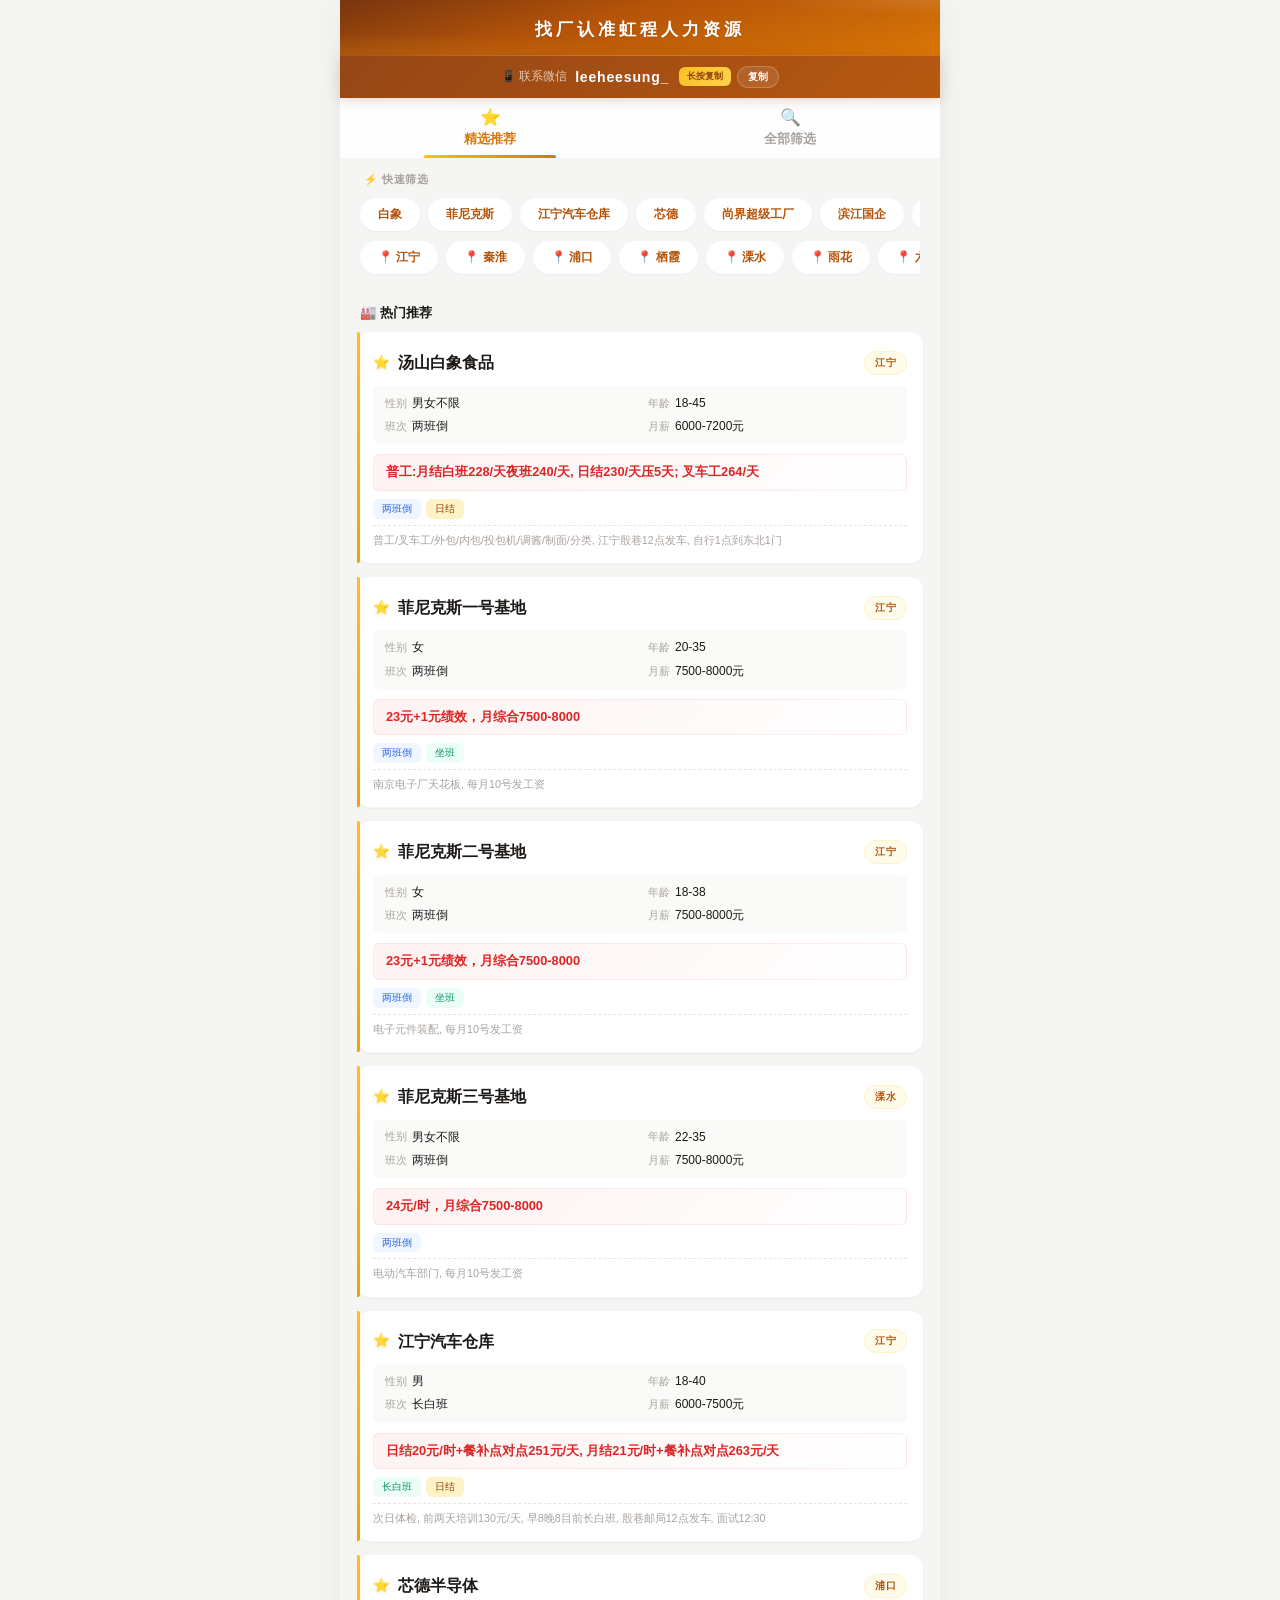
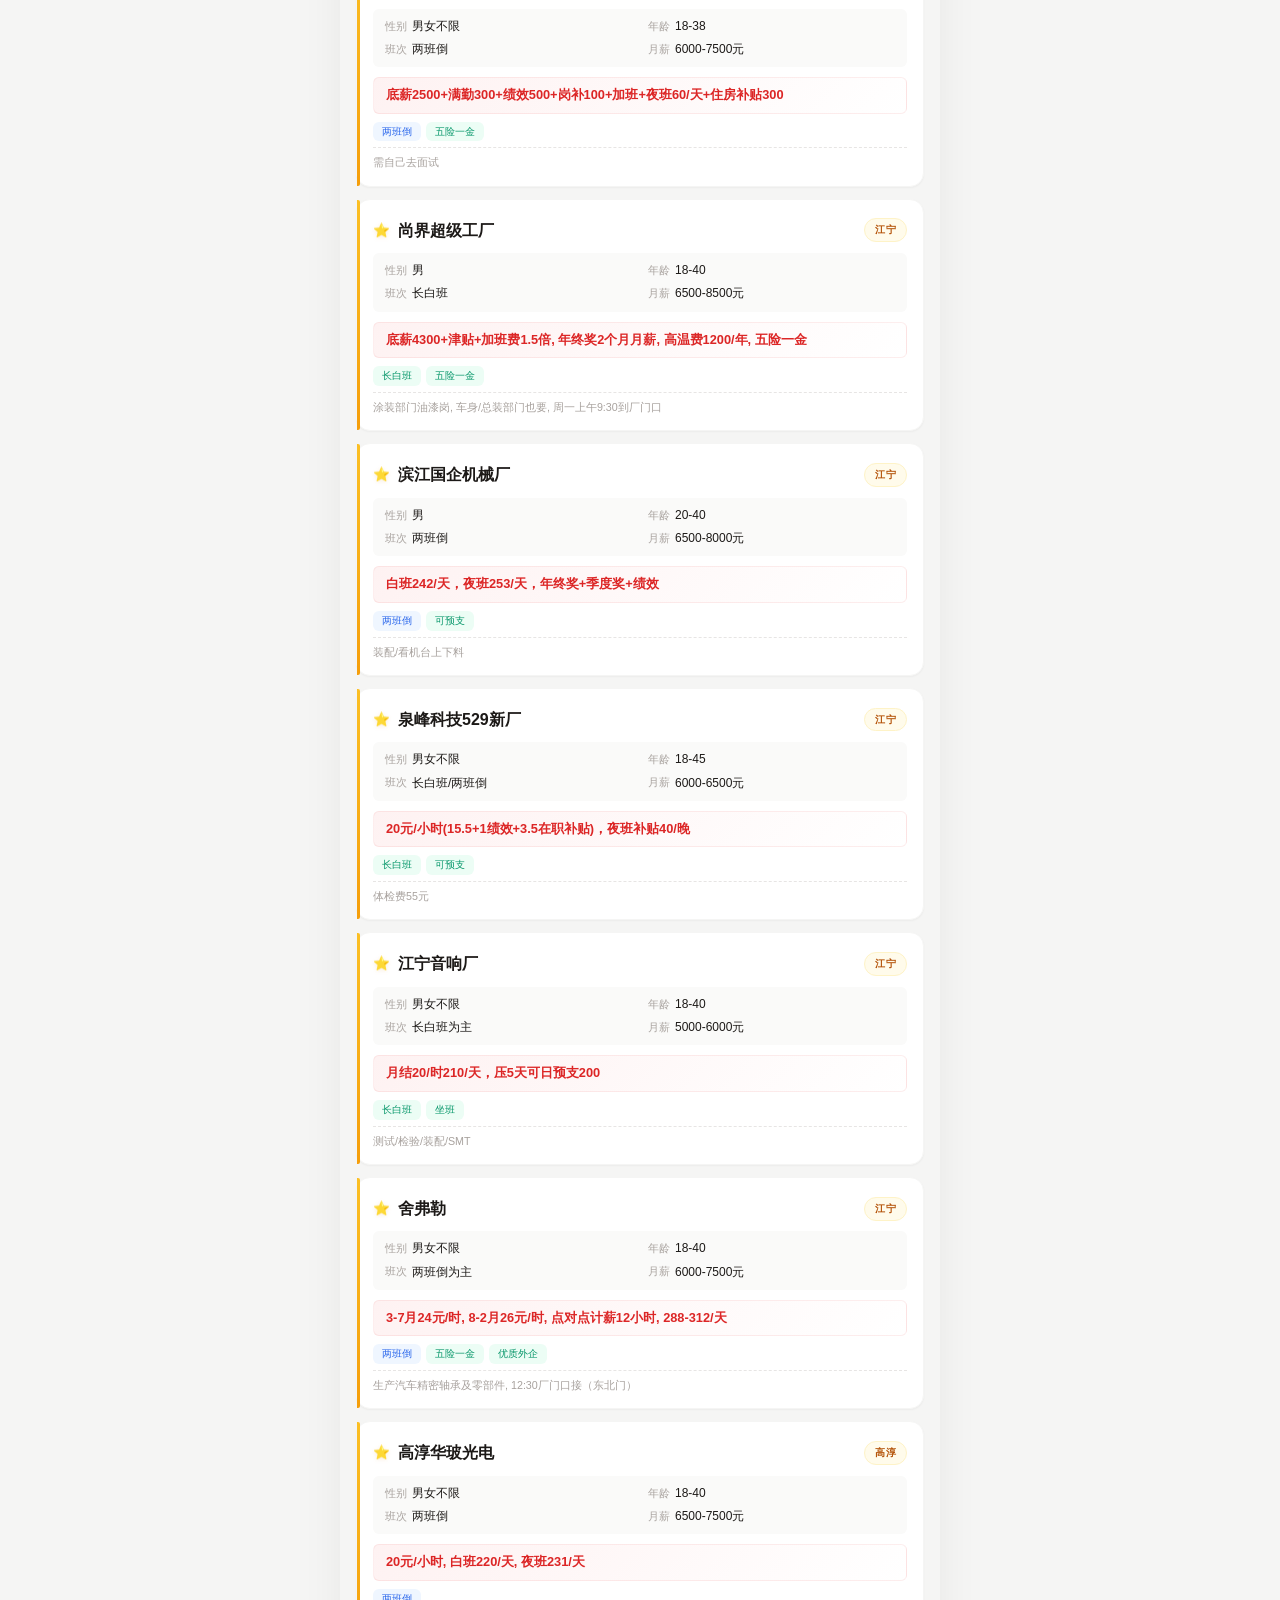
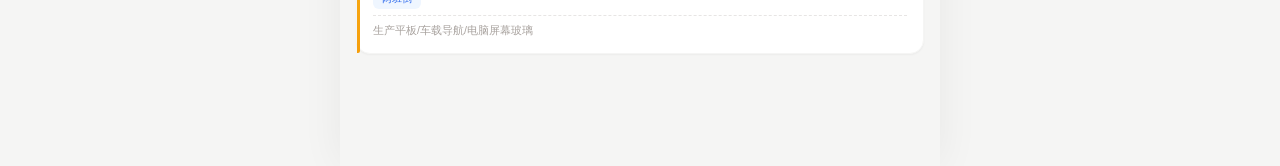
==== commit 629e25e9: "Replace with 找厂神器-v3" ====
--- a/index.html
+++ b/index.html
@@ -7,364 +7,468 @@
 <link rel="manifest" href="data:application/manifest+json,%7B%22name%22%3A%22%E5%8D%97%E4%BA%AC%E8%99%B9%E7%A8%8B%E6%8B%9B%E5%B7%A5%22%2C%22short_name%22%3A%22%E6%8B%9B%E5%B7%A5%22%2C%22start_url%22%3A%22.%22%2C%22display%22%3A%22standalone%22%2C%22background_color%22%3A%22f59e0b%22%2C%22theme_color%22%3A%22f59e0b%22%7D" />
 <title>找厂神器 · 虹程人力资源</title>
 <style>
-/* ===== Reset & Base ===== */
+/* ===== Design System ===== */
+:root {
+  /* Brand — warm amber/gold with depth */
+  --amber-900: #78350f;
+  --amber-800: #92400e;
+  --amber-700: #b45309;
+  --amber-600: #d97706;
+  --amber-500: #f59e0b;
+  --amber-400: #fbbf24;
+  --amber-300: #fcd34d;
+  --amber-100: #fef3c7;
+  --amber-50:  #fffbeb;
+
+  /* Neutrals — warm stone */
+  --stone-900: #1c1917;
+  --stone-800: #292524;
+  --stone-700: #44403c;
+  --stone-600: #57534e;
+  --stone-500: #78716c;
+  --stone-400: #a8a29e;
+  --stone-300: #d6d3d1;
+  --stone-200: #e7e5e4;
+  --stone-100: #f5f5f4;
+  --stone-50:  #fafaf9;
+
+  /* Semantic */
+  --red-600: #dc2626;
+  --red-50:  #fef2f2;
+  --green-600: #059669;
+  --green-50:  #ecfdf5;
+  --blue-600: #2563eb;
+  --blue-50:  #eff6ff;
+
+  /* Token mapping */
+  --color-primary: var(--amber-600);
+  --color-primary-deep: var(--amber-800);
+  --color-accent: var(--amber-500);
+  --color-bg: var(--stone-100);
+  --color-surface: #ffffff;
+  --color-text: var(--stone-900);
+  --color-text-secondary: var(--stone-600);
+  --color-text-muted: var(--stone-400);
+  --color-border: var(--stone-200);
+  --color-border-light: var(--stone-100);
+
+  /* Shadows — layered, tinted */
+  --shadow-xs: 0 1px 2px rgba(28,25,23,0.04);
+  --shadow-sm: 0 1px 3px rgba(28,25,23,0.06), 0 1px 2px rgba(28,25,23,0.04);
+  --shadow-md: 0 4px 12px rgba(28,25,23,0.08), 0 2px 4px rgba(28,25,23,0.04);
+  --shadow-lg: 0 8px 30px rgba(28,25,23,0.10), 0 4px 8px rgba(28,25,23,0.04);
+  --shadow-xl: 0 20px 60px rgba(28,25,23,0.14), 0 8px 20px rgba(28,25,23,0.06);
+
+  /* Radii */
+  --radius-xs: 6px;
+  --radius-sm: 10px;
+  --radius-md: 14px;
+  --radius-lg: 20px;
+  --radius-xl: 28px;
+  --radius-full: 9999px;
+
+  /* Easing */
+  --ease-out-expo: cubic-bezier(0.16,1,0.3,1);
+  --ease-spring: cubic-bezier(0.34,1.56,0.64,1);
+
+  /* Safe area */
+  --safe-bottom: env(safe-area-inset-bottom,0px);
+  --safe-top: env(safe-area-inset-top,0px);
+}
+
 *,*::before,*::after{margin:0;padding:0;box-sizing:border-box}
-:root {
-  --amber: #d97706;
-  --amber-light: #fbbf24;
-  --amber-bg: #fef3c7;
-  --amber-subtle: #fffbeb;
-  --primary: #d97706;
-  --primary-dark: #b45309;
-  --green: #059669;
-  --green-bg: #d1fae5;
-  --red: #dc2626;
-  --red-bg: #fee2e2;
-  --bg: #f5f5f4;
-  --card-bg: #ffffff;
-  --text: #1c1917;
-  --text-secondary: #57534e;
-  --text-muted: #a8a29e;
-  --border: #e7e5e4;
-  --shadow-sm: 0 1px 2px rgba(0,0,0,0.05);
-  --shadow-md: 0 2px 8px rgba(0,0,0,0.08);
-  --radius-sm: 8px;
-  --radius-md: 12px;
-  --radius-lg: 20px;
-  --safe-bottom: env(safe-area-inset-bottom,0px);
-}
-html{font-size:16px;-webkit-text-size-adjust:100%}
+html{font-size:16px;-webkit-text-size-adjust:100%;-webkit-tap-highlight-color:transparent}
 body{
   font-family:-apple-system,BlinkMacSystemFont,'Segoe UI','PingFang SC','Hiragino Sans GB','Microsoft YaHei',sans-serif;
-  background:var(--bg);color:var(--text);line-height:1.5;
-  padding-bottom:calc(16px + var(--safe-bottom));
+  background:var(--color-bg);color:var(--color-text);line-height:1.6;
+  padding-bottom:calc(20px + var(--safe-bottom));
   -webkit-font-smoothing:antialiased;-moz-osx-font-smoothing:grayscale;
   overflow-x:hidden;
 }
 
-/* ===== Header ===== */
+/* ===== Header — layered depth ===== */
 .header{
-  background:linear-gradient(135deg,#b45309,#d97706,#f59e0b);
-  position:relative;overflow:hidden;
+  position:relative;
+  background:linear-gradient(165deg,var(--amber-900) 0%,var(--amber-700) 40%,var(--amber-600) 100%);
+  overflow:hidden;
+}
+.header::before{
+  content:'';position:absolute;inset:0;
+  background:
+    radial-gradient(ellipse 100% 70% at 0% 100%,rgba(251,191,36,0.15),transparent 60%),
+    radial-gradient(ellipse 60% 50% at 100% 0%,rgba(255,255,255,0.10),transparent 50%);
+  pointer-events:none;
 }
 .header::after{
-  content:'';position:absolute;inset:0;
-  background:radial-gradient(ellipse 60% 80% at 20% -20%,rgba(255,255,255,0.2),transparent 60%);
-  pointer-events:none;
+  content:'';position:absolute;bottom:0;left:0;right:0;height:1px;
+  background:linear-gradient(90deg,transparent,rgba(255,255,255,0.20),transparent);
 }
 .header-title{
-  font-size:1.15rem;font-weight:800;letter-spacing:3px;
-  color:#fff;text-align:center;padding:14px 16px 10px;
-  position:relative;z-index:1;
-}
-
-/* ===== WeChat Bar ===== */
+  font-size:1.08rem;font-weight:800;letter-spacing:4px;
+  color:#fff;text-align:center;
+  padding:16px 20px 12px;position:relative;z-index:1;
+  text-shadow:0 1px 2px rgba(0,0,0,0.10);
+}
+
+/* ===== WeChat Bar — glassmorphism ===== */
 .wechat-bar{
   position:sticky;top:0;z-index:102;
-  background:linear-gradient(135deg,#92400e,#b45309);
-  display:flex;align-items:center;justify-content:center;gap:8px;
+  background:linear-gradient(135deg,rgba(146,64,14,0.97),rgba(180,83,9,0.97));
+  backdrop-filter:blur(12px);-webkit-backdrop-filter:blur(12px);
+  display:flex;align-items:center;justify-content:center;gap:6px;
   padding:10px 16px;user-select:text;-webkit-user-select:text;
-  box-shadow:0 2px 4px rgba(0,0,0,0.1);
-}
-.wechat-bar .label{
-  font-size:0.78rem;color:rgba(255,255,255,0.85);font-weight:500;
-}
+  box-shadow:0 2px 12px rgba(120,53,15,0.20);
+}
+.wechat-bar .label{font-size:0.75rem;color:rgba(255,255,255,0.70);font-weight:500}
 .wechat-bar .wechat-id{
-  font-size:0.88rem;color:#fff;font-weight:700;letter-spacing:0.5px;
+  font-size:0.88rem;color:#fff;font-weight:700;letter-spacing:0.8px;
+  padding:0 2px;
 }
 .wechat-bar .copy-badge{
-  font-size:0.6rem;font-weight:600;color:#92400e;
-  background:var(--amber-light);padding:2px 8px;border-radius:6px;
-  margin-left:2px;animation:pulse-badge 2s ease-in-out infinite;
-}
-@keyframes pulse-badge{0%,100%{opacity:1}50%{opacity:0.7}}
-.wechat-bar .copy-badge.copied{background:var(--green-bg);color:#065f46;animation:none}
+  font-size:0.58rem;font-weight:600;color:var(--amber-800);
+  background:linear-gradient(135deg,var(--amber-400),var(--amber-300));
+  padding:2px 8px;border-radius:var(--radius-xs);margin-left:2px;
+  animation:pulse-soft 2.5s ease-in-out infinite;
+}
+@keyframes pulse-soft{0%,100%{opacity:1}50%{opacity:0.65}}
+.wechat-bar .copy-badge.copied{background:var(--green-50);color:var(--green-600);animation:none}
 .wechat-bar .copy-btn{
-  font-size:0.7rem;font-weight:600;color:#fff;
-  background:rgba(255,255,255,0.2);border:1px solid rgba(255,255,255,0.3);
-  padding:3px 12px;border-radius:14px;cursor:pointer;
-  transition:all 0.15s;touch-action:manipulation;
-}
-.wechat-bar .copy-btn:active{transform:scale(0.95);background:rgba(255,255,255,0.3)}
+  font-size:0.65rem;font-weight:600;color:#fff;
+  background:rgba(255,255,255,0.12);border:1px solid rgba(255,255,255,0.20);
+  padding:3px 10px;border-radius:var(--radius-full);cursor:pointer;
+  transition:all 0.2s var(--ease-out-expo);touch-action:manipulation;
+  backdrop-filter:blur(4px);-webkit-backdrop-filter:blur(4px);
+}
+.wechat-bar .copy-btn:active{transform:scale(0.92);background:rgba(255,255,255,0.22)}
 
 /* ===== Tab Bar ===== */
 .tab-bar{
-  position:sticky;top:42px;z-index:101;
-  display:flex;background:#fff;padding:0 0 0;
-  box-shadow:0 1px 0 var(--border),0 2px 4px rgba(0,0,0,0.03);
+  position:sticky;top:40px;z-index:101;
+  display:flex;background:rgba(255,255,255,0.85);
+  backdrop-filter:blur(16px);-webkit-backdrop-filter:blur(16px);
+  border-bottom:1px solid var(--color-border-light);
 }
 .tab-btn{
   flex:1;border:none;background:transparent;
-  padding:10px 0 8px;font-size:0.82rem;font-weight:600;
-  color:var(--text-muted);cursor:pointer;
-  display:flex;flex-direction:column;align-items:center;gap:2px;
+  padding:12px 0 10px;font-size:0.82rem;font-weight:600;
+  color:var(--color-text-muted);cursor:pointer;
+  display:flex;flex-direction:column;align-items:center;gap:3px;
   -webkit-tap-highlight-color:transparent;touch-action:manipulation;
-  transition:color 0.2s;position:relative;
-}
-.tab-btn .tab-icon{font-size:1.1rem;line-height:1}
-.tab-btn.active{color:var(--primary)}
+  transition:color 0.25s var(--ease-out-expo);position:relative;
+}
+.tab-btn .tab-icon{font-size:1.05rem;line-height:1;opacity:0.7;transition:opacity 0.25s}
+.tab-btn.active{color:var(--color-primary)}
+.tab-btn.active .tab-icon{opacity:1}
 .tab-btn.active::after{
-  content:'';position:absolute;bottom:0;left:25%;right:25%;
-  height:2.5px;background:var(--primary);border-radius:2px 2px 0 0;
-}
-.tab-btn:active{opacity:0.7}
+  content:'';position:absolute;bottom:0;left:28%;right:28%;
+  height:2.5px;background:linear-gradient(90deg,var(--amber-400),var(--amber-600));
+  border-radius:2px 2px 0 0;
+}
+.tab-btn:active{opacity:0.6}
 .tab-panel{display:none}
 .tab-panel.active{display:block}
 
 /* ===== Search ===== */
 .search-wrap{
   position:sticky;top:96px;z-index:99;
-  background:var(--bg);padding:10px 12px 8px;
+  background:var(--color-bg);padding:12px 16px 10px;
 }
 .search-bar{
-  display:flex;align-items:center;gap:8px;
-  background:var(--card-bg);border-radius:24px;
-  padding:9px 16px;box-shadow:var(--shadow-sm);
-  border:1.5px solid transparent;transition:border-color 0.2s,box-shadow 0.2s;
+  display:flex;align-items:center;gap:10px;
+  background:var(--color-surface);border-radius:var(--radius-xl);
+  padding:10px 18px;
+  box-shadow:var(--shadow-xs);
+  border:1.5px solid var(--color-border-light);
+  transition:border-color 0.25s var(--ease-out-expo),box-shadow 0.25s var(--ease-out-expo);
 }
 .search-bar:focus-within{
-  border-color:var(--amber-light);box-shadow:0 0 0 3px rgba(217,119,6,0.1),var(--shadow-sm);
-}
-.search-icon{font-size:1rem;flex-shrink:0;opacity:0.45}
+  border-color:var(--amber-300);
+  box-shadow:0 0 0 4px rgba(217,119,6,0.08),var(--shadow-sm);
+}
+.search-icon{font-size:0.95rem;flex-shrink:0;opacity:0.35;transition:opacity 0.25s}
+.search-bar:focus-within .search-icon{opacity:0.55}
 .search-input{
   flex:1;border:none;outline:none;font-size:0.88rem;
-  color:var(--text);background:transparent;-webkit-appearance:none;
-}
-.search-input::placeholder{color:var(--text-muted)}
+  color:var(--color-text);background:transparent;-webkit-appearance:none;
+}
+.search-input::placeholder{color:var(--color-text-muted)}
 .btn-search-clear{
-  width:22px;height:22px;border-radius:50%;
-  border:none;background:var(--border);color:var(--text-secondary);
-  font-size:0.72rem;cursor:pointer;display:none;
+  width:24px;height:24px;border-radius:50%;
+  border:none;background:var(--color-border);color:var(--color-text-secondary);
+  font-size:0.7rem;cursor:pointer;display:none;
   align-items:center;justify-content:center;
-}
+  transition:background 0.15s;
+}
+.btn-search-clear:active{background:var(--stone-300)}
 .btn-search-clear.visible{display:flex}
 
 /* ===== Filter ===== */
-.filter-section{padding:0 12px}
-.filter-group{margin-bottom:4px}
+.filter-section{padding:0 16px}
+.filter-group{margin-bottom:2px}
 .filter-label{
-  font-size:0.68rem;font-weight:600;color:var(--text-muted);
-  padding:8px 4px 5px;letter-spacing:0.3px;
+  font-size:0.65rem;font-weight:600;color:var(--color-text-muted);
+  padding:10px 4px 6px;letter-spacing:0.5px;text-transform:uppercase;
 }
 .filter-row{
   display:flex;gap:6px;overflow-x:auto;
-  -webkit-overflow-scrolling:touch;scrollbar-width:none;
-  padding-bottom:4px;
+  -webkit-overflow-scrolling:touch;scrollbar-width:none;padding-bottom:4px;
 }
 .filter-row::-webkit-scrollbar{display:none}
 .filter-chip{
-  flex-shrink:0;padding:5px 14px;border-radius:16px;
-  border:1.5px solid var(--border);background:var(--card-bg);
-  font-size:0.76rem;color:var(--text-secondary);
-  cursor:pointer;transition:all 0.15s;
+  flex-shrink:0;padding:6px 16px;border-radius:var(--radius-full);
+  border:1.5px solid var(--color-border);background:var(--color-surface);
+  font-size:0.76rem;color:var(--color-text-secondary);
+  cursor:pointer;transition:all 0.2s var(--ease-out-expo);
   -webkit-tap-highlight-color:transparent;touch-action:manipulation;
 }
-.filter-chip:active{transform:scale(0.95)}
+.filter-chip:active{transform:scale(0.94)}
 .filter-chip.active{
-  background:var(--primary);color:#fff;border-color:var(--primary);font-weight:600;
-  box-shadow:0 1px 4px rgba(217,119,6,0.25);
+  background:linear-gradient(135deg,var(--amber-600),var(--amber-500));
+  color:#fff;border-color:var(--amber-500);
+  box-shadow:0 2px 8px rgba(217,119,6,0.25);
+  font-weight:600;
 }
 
 /* ===== Result Count ===== */
 .result-count{
-  padding:10px 16px 4px;font-size:0.72rem;color:var(--text-muted);font-weight:500;
+  padding:12px 16px 6px;font-size:0.7rem;color:var(--color-text-muted);
+  font-weight:500;letter-spacing:0.3px;
 }
 
 /* ===== Factory Cards ===== */
-.factory-list{padding:0 12px 16px;display:flex;flex-direction:column;gap:10px}
+.factory-list{padding:0 16px 20px;display:flex;flex-direction:column;gap:12px}
 
 .factory-card{
-  background:var(--card-bg);border-radius:var(--radius-md);
-  padding:14px 14px 12px;box-shadow:var(--shadow-sm);
-  transition:transform 0.12s,box-shadow 0.2s;
-  cursor:pointer;border:1px solid var(--border);
+  position:relative;
+  background:var(--color-surface);border-radius:var(--radius-md);
+  padding:18px 16px 14px;
+  box-shadow:var(--shadow-xs);
+  transition:transform 0.2s var(--ease-out-expo),box-shadow 0.25s var(--ease-out-expo);
+  cursor:pointer;
   -webkit-tap-highlight-color:transparent;
-}
-.factory-card:active{transform:scale(0.98)}
+  overflow:hidden;
+}
+.factory-card::before{
+  content:'';position:absolute;top:0;left:0;width:3px;height:100%;
+  background:linear-gradient(180deg,var(--amber-400),var(--amber-600));
+  border-radius:0 2px 2px 0;
+}
+.factory-card:active{transform:scale(0.97);box-shadow:var(--shadow-sm)}
 .factory-card:hover{box-shadow:var(--shadow-md)}
 
 .card-header{
-  display:flex;align-items:flex-start;justify-content:space-between;gap:8px;margin-bottom:7px;
+  display:flex;align-items:flex-start;justify-content:space-between;gap:10px;margin-bottom:10px;
 }
 .card-title{
-  font-size:0.95rem;font-weight:700;line-height:1.3;color:var(--text);
+  font-size:1rem;font-weight:700;line-height:1.35;color:var(--color-text);
+  letter-spacing:-0.01em;
 }
 .card-area{
-  flex-shrink:0;font-size:0.65rem;font-weight:600;
-  padding:2px 10px;border-radius:10px;
-  background:var(--amber-subtle);color:var(--amber);
-  border:1px solid var(--amber-bg);
-}
-.card-area.high-area{background:#eef2ff;color:#4338ca;border-color:#c7d2fe}
+  flex-shrink:0;font-size:0.62rem;font-weight:600;
+  padding:3px 10px;border-radius:var(--radius-full);
+  background:var(--amber-50);color:var(--amber-700);
+  border:1px solid var(--amber-100);
+  letter-spacing:0.3px;margin-top:1px;
+}
 
 .card-info-grid{
-  display:grid;grid-template-columns:1fr 1fr;gap:3px 12px;
-  font-size:0.75rem;color:var(--text-secondary);
-}
-.card-info-grid span{display:flex;align-items:center;gap:4px}
-.card-info-grid .label{color:var(--text-muted);font-size:0.68rem}
-.card-info-grid .value{font-weight:500;color:var(--text)}
+  display:grid;grid-template-columns:1fr 1fr;gap:4px 16px;
+  font-size:0.75rem;color:var(--color-text-secondary);
+  background:var(--stone-50);border-radius:var(--radius-xs);
+  padding:8px 12px;margin-bottom:10px;
+}
+.card-info-grid span{display:flex;align-items:center;gap:5px}
+.card-info-grid .label{color:var(--color-text-muted);font-size:0.68rem;min-width:2em}
+.card-info-grid .value{font-weight:500;color:var(--color-text)}
 
 .card-salary{
-  margin-top:7px;padding:6px 10px;
-  background:#fef2f2;border-radius:var(--radius-sm);
-  font-size:0.81rem;font-weight:700;color:var(--red);
-  line-height:1.4;
+  padding:8px 12px;
+  background:linear-gradient(135deg,var(--red-50),#fff);
+  border:1px solid rgba(220,38,38,0.08);
+  border-radius:var(--radius-xs);
+  font-size:0.8rem;font-weight:700;color:var(--red-600);
+  line-height:1.45;margin-bottom:8px;
 }
 
 .card-tags{
-  margin-top:6px;display:flex;flex-wrap:wrap;gap:4px;
+  display:flex;flex-wrap:wrap;gap:5px;
 }
 .tag{
-  font-size:0.64rem;padding:2px 8px;border-radius:8px;
-  font-weight:500;white-space:nowrap;line-height:1.5;
-}
-.tag.blue{background:#dbeafe;color:#1d4ed8}
-.tag.green{background:var(--green-bg);color:#065f46}
-.tag.amber{background:var(--amber-bg);color:#92400e}
-.tag.red{background:var(--red-bg);color:#991b1b}
+  font-size:0.62rem;padding:3px 9px;border-radius:var(--radius-xs);
+  font-weight:500;white-space:nowrap;line-height:1.4;
+  transition:all 0.15s;
+}
+.tag.blue{background:var(--blue-50);color:var(--blue-600)}
+.tag.green{background:var(--green-50);color:var(--green-600)}
+.tag.amber{background:var(--amber-100);color:var(--amber-800)}
+.tag.red{background:var(--red-50);color:var(--red-600)}
 
 .card-features{
-  margin-top:5px;font-size:0.68rem;color:var(--text-muted);
-  display:flex;align-items:center;gap:4px;
-  border-top:1px dashed var(--border);padding-top:5px;
-}
-
-/* ===== Recommend Tab ===== */
-.quick-pick{
-  padding:10px 12px 4px;
-}
+  margin-top:8px;font-size:0.67rem;color:var(--color-text-muted);
+  display:flex;align-items:center;gap:5px;
+  border-top:1px dashed var(--color-border);padding-top:8px;
+  line-height:1.5;
+}
+
+/* ===== Quick Pick ===== */
+.quick-pick{padding:12px 16px 6px}
 .quick-pick-title{
-  font-size:0.72rem;font-weight:600;color:var(--text-muted);
-  padding:0 4px 8px;letter-spacing:0.3px;
+  font-size:0.68rem;font-weight:600;color:var(--color-text-muted);
+  padding:0 4px 10px;letter-spacing:0.5px;
 }
 .quick-pick-row{
   display:flex;gap:8px;overflow-x:auto;
-  -webkit-overflow-scrolling:touch;scrollbar-width:none;
-  padding-bottom:6px;
+  -webkit-overflow-scrolling:touch;scrollbar-width:none;padding-bottom:6px;
 }
 .quick-pick-row::-webkit-scrollbar{display:none}
 .quick-pick-item{
-  flex-shrink:0;padding:8px 14px;
-  background:#fff;border:1.5px solid var(--amber-light);
-  border-radius:20px;white-space:nowrap;
-  font-size:0.78rem;font-weight:700;color:var(--amber);
-  cursor:pointer;transition:all 0.15s;
+  flex-shrink:0;padding:8px 18px;
+  background:var(--color-surface);border:1.5px solid var(--amber-200);
+  border-radius:var(--radius-full);white-space:nowrap;
+  font-size:0.76rem;font-weight:600;color:var(--amber-700);
+  cursor:pointer;transition:all 0.2s var(--ease-out-expo);
   -webkit-tap-highlight-color:transparent;touch-action:manipulation;
-}
-.quick-pick-item:active{transform:scale(0.95);background:var(--amber-subtle)}
-
-.rec-section{
-  padding:4px 12px 80px;
-}
+  box-shadow:var(--shadow-xs);
+}
+.quick-pick-item:active{transform:scale(0.94);background:var(--amber-50);border-color:var(--amber-400)}
+
+/* ===== Recommend Tab ===== */
+.rec-section{padding:6px 16px 80px}
 .rec-section-title{
-  font-size:0.85rem;font-weight:700;color:var(--text);
-  padding:10px 4px 6px;display:flex;align-items:center;gap:6px;
+  font-size:0.82rem;font-weight:700;color:var(--color-text);
+  padding:10px 4px 8px;display:flex;align-items:center;gap:6px;
 }
 
 .rec-card{
-  background:var(--card-bg);border-radius:var(--radius-md);
-  padding:14px;box-shadow:var(--shadow-sm);margin-bottom:10px;
-  border:1px solid var(--border);
-  border-left:3px solid var(--amber-light);
-  cursor:pointer;transition:transform 0.12s;
+  position:relative;
+  background:var(--color-surface);border-radius:var(--radius-md);
+  padding:18px 16px 14px;box-shadow:var(--shadow-xs);margin-bottom:12px;
+  border:1px solid var(--color-border-light);
+  cursor:pointer;transition:transform 0.2s var(--ease-out-expo),box-shadow 0.25s;
   -webkit-tap-highlight-color:transparent;touch-action:manipulation;
 }
-.rec-card:active{transform:scale(0.98)}
-.rec-card-header{display:flex;align-items:center;gap:8px;margin-bottom:7px}
-.rec-card-star{color:var(--amber-light);font-size:0.85rem;flex-shrink:0}
-.rec-card-name{font-size:0.95rem;font-weight:700}
+.rec-card::before{
+  content:'';position:absolute;top:0;left:0;width:3px;height:100%;
+  background:linear-gradient(180deg,var(--amber-400),var(--amber-500));
+  border-radius:0 2px 2px 0;
+}
+.rec-card:active{transform:scale(0.97)}
+.rec-card-header{display:flex;align-items:center;gap:8px;margin-bottom:10px}
+.rec-card-star{
+  color:var(--amber-400);font-size:0.85rem;flex-shrink:0;
+  filter:drop-shadow(0 1px 2px rgba(217,119,6,0.15));
+}
+.rec-card-name{font-size:1rem;font-weight:700}
 .rec-card-area{
-  margin-left:auto;font-size:0.65rem;font-weight:600;
-  padding:2px 10px;border-radius:10px;
-  background:var(--amber-subtle);color:var(--amber);border:1px solid var(--amber-bg);
-  flex-shrink:0;
+  margin-left:auto;font-size:0.62rem;font-weight:600;
+  padding:3px 10px;border-radius:var(--radius-full);
+  background:var(--amber-50);color:var(--amber-700);border:1px solid var(--amber-100);
+  flex-shrink:0;letter-spacing:0.3px;
 }
 .rec-card-info{
-  display:grid;grid-template-columns:1fr 1fr;gap:3px 12px;
-  font-size:0.75rem;color:var(--text-secondary);
-}
-.rec-card-info span{display:flex;align-items:center;gap:4px}
-.rec-card-info .label{color:var(--text-muted);font-size:0.68rem}
-.rec-card-info .value{font-weight:500;color:var(--text)}
+  display:grid;grid-template-columns:1fr 1fr;gap:4px 16px;
+  font-size:0.75rem;color:var(--color-text-secondary);
+  background:var(--stone-50);border-radius:var(--radius-xs);
+  padding:8px 12px;margin-bottom:10px;
+}
+.rec-card-info span{display:flex;align-items:center;gap:5px}
+.rec-card-info .label{color:var(--color-text-muted);font-size:0.68rem;min-width:2em}
+.rec-card-info .value{font-weight:500;color:var(--color-text)}
 .rec-card-salary{
-  margin-top:7px;padding:6px 10px;
-  background:#fef2f2;border-radius:var(--radius-sm);
-  font-size:0.81rem;font-weight:700;color:var(--red);line-height:1.4;
-}
-.rec-card-tags{margin-top:6px;display:flex;flex-wrap:wrap;gap:4px}
+  padding:8px 12px;
+  background:linear-gradient(135deg,var(--red-50),#fff);
+  border:1px solid rgba(220,38,38,0.08);
+  border-radius:var(--radius-xs);
+  font-size:0.8rem;font-weight:700;color:var(--red-600);line-height:1.45;margin-bottom:8px;
+}
+.rec-card-tags{display:flex;flex-wrap:wrap;gap:5px}
 
 /* ===== Detail Modal ===== */
 .modal-overlay{
-  position:fixed;inset:0;background:rgba(0,0,0,0.45);z-index:400;
+  position:fixed;inset:0;z-index:400;
   display:flex;align-items:flex-end;justify-content:center;
-  opacity:0;visibility:hidden;transition:opacity 0.25s ease;
+  opacity:0;visibility:hidden;
+  transition:opacity 0.35s ease,visibility 0.35s;
+}
+.modal-overlay::before{
+  content:'';position:absolute;inset:0;
+  background:rgba(28,25,23,0.45);
+  backdrop-filter:blur(4px);-webkit-backdrop-filter:blur(4px);
 }
 .modal-overlay.open{opacity:1;visibility:visible}
+
 .modal-sheet{
-  background:var(--card-bg);border-radius:var(--radius-lg) var(--radius-lg) 0 0;
-  width:100%;max-width:500px;max-height:82vh;
+  position:relative;z-index:1;
+  background:var(--color-surface);border-radius:var(--radius-lg) var(--radius-lg) 0 0;
+  width:100%;max-width:500px;max-height:85vh;
   display:flex;flex-direction:column;
   transform:translateY(100%);
-  transition:transform 0.35s cubic-bezier(0.22,1,0.36,1);
+  transition:transform 0.4s var(--ease-spring);
   padding-bottom:var(--safe-bottom);
+  box-shadow:0 -8px 40px rgba(28,25,23,0.12);
 }
 .modal-overlay.open .modal-sheet{transform:translateY(0)}
-.modal-handle{width:36px;height:4px;background:var(--border);border-radius:2px;margin:10px auto;flex-shrink:0}
+
+.modal-handle{
+  width:36px;height:4px;background:var(--color-border);
+  border-radius:2px;margin:10px auto;flex-shrink:0;
+}
 .modal-header{
   display:flex;align-items:center;justify-content:space-between;
-  padding:4px 20px 10px;flex-shrink:0;
-}
-.modal-title{font-size:1.05rem;font-weight:700;color:var(--text)}
+  padding:4px 24px 12px;flex-shrink:0;
+}
+.modal-title{font-size:1.1rem;font-weight:700;color:var(--color-text)}
 .btn-modal-close{
-  width:30px;height:30px;border-radius:50%;border:none;
-  background:#f5f5f4;font-size:1rem;cursor:pointer;
+  width:32px;height:32px;border-radius:50%;border:none;
+  background:var(--stone-100);font-size:0.95rem;cursor:pointer;
   display:flex;align-items:center;justify-content:center;
-  color:var(--text-secondary);transition:background 0.15s;
-}
-.btn-modal-close:active{background:#e7e5e4}
-.modal-body{overflow-y:auto;-webkit-overflow-scrolling:touch;padding:0 20px 20px;flex:1}
+  color:var(--color-text-secondary);transition:all 0.15s;
+}
+.btn-modal-close:active{background:var(--stone-200);transform:scale(0.92)}
+.modal-body{overflow-y:auto;-webkit-overflow-scrolling:touch;padding:0 24px 24px;flex:1}
 
 .modal-detail-grid{display:flex;flex-direction:column;gap:0}
-.detail-block{
-  padding:12px 0;
-}
-.detail-block+.detail-block{border-top:1px solid var(--border)}
+.detail-block{padding:14px 0}
+.detail-block+.detail-block{border-top:1px solid var(--color-border)}
 .detail-block-title{
-  font-size:0.7rem;font-weight:600;color:var(--text-muted);
-  letter-spacing:0.3px;margin-bottom:8px;
+  font-size:0.68rem;font-weight:600;color:var(--color-text-muted);
+  letter-spacing:0.5px;margin-bottom:10px;text-transform:uppercase;
 }
 .detail-row{
-  display:grid;grid-template-columns:60px 1fr;gap:6px 10px;font-size:0.84rem;
-}
-.detail-row dt{color:var(--text-muted);font-weight:500}
-.detail-row dd{color:var(--text)}
-.modal-body .highlight-row{color:var(--red);font-weight:600}
+  display:grid;grid-template-columns:64px 1fr;gap:8px 12px;font-size:0.84rem;
+}
+.detail-row dt{color:var(--color-text-muted);font-weight:500}
+.detail-row dd{color:var(--color-text)}
+.detail-row .highlight{color:var(--red-600);font-weight:600}
 .modal-body .detail-remark{
-  font-size:0.78rem;color:var(--text-secondary);line-height:1.6;
-}
+  font-size:0.8rem;color:var(--color-text-secondary);line-height:1.7;
+  background:var(--stone-50);border-radius:var(--radius-xs);
+  padding:10px 12px;
+}
+.modal-body .detail-remark.danger{background:var(--red-50);color:var(--red-600)}
 
 /* ===== Empty State ===== */
 .empty-state{
-  text-align:center;padding:48px 20px;color:var(--text-muted);
-}
-.empty-state .empty-icon{font-size:2.8rem;margin-bottom:10px;display:block}
-.empty-state .empty-text{font-size:0.88rem;color:var(--text-secondary)}
+  text-align:center;padding:56px 20px;color:var(--color-text-muted);
+}
+.empty-state .empty-icon{font-size:2.5rem;margin-bottom:12px;display:block;opacity:0.6}
+.empty-state .empty-text{font-size:0.85rem;color:var(--color-text-secondary)}
 
 /* ===== Loading ===== */
-.loading-skeleton{text-align:center;padding:20px;color:var(--text-muted);font-size:0.82rem}
-
-/* ===== Animation ===== */
-@keyframes fadeInUp{
-  from{opacity:0;transform:translateY(8px)}
+.loading-skeleton{text-align:center;padding:20px;color:var(--color-text-muted);font-size:0.8rem}
+
+/* ===== Animations ===== */
+@keyframes fadeSlideUp{
+  from{opacity:0;transform:translateY(12px)}
   to{opacity:1;transform:translateY(0)}
 }
-.factory-card,.rec-card{animation:fadeInUp 0.25s ease both}
+.factory-card,.rec-card{animation:fadeSlideUp 0.35s var(--ease-out-expo) both}
 
 /* ===== Responsive ===== */
 @media(min-width:768px){
-  body{max-width:600px;margin:0 auto;box-shadow:0 0 30px rgba(0,0,0,0.05);min-height:100vh}
-  .factory-list{gap:12px;padding:0 16px 16px}
+  body{max-width:600px;margin:0 auto;box-shadow:0 0 40px rgba(28,25,23,0.06);min-height:100vh}
+  .factory-list{gap:14px;padding:0 20px 24px}
+  .filter-section,.quick-pick,.search-wrap{padding-left:20px;padding-right:20px}
 }
 </style>
 </head>
@@ -440,7 +544,6 @@
 </div>
 
 <script>
-// ==================== 工厂招聘数据 ====================
 const factoryData = [
   {
     "name": "通淮街汽配厂",
@@ -1810,11 +1913,11 @@
     "requirements": "机加工需有机加工经验; 装配工大专毕业, 大件装配上下料; 女工需搬得动35斤工件, 能倒夜班; 不要短期工, 工期3个月及以上",
     "remark": "生产汽车精密轴承及零部件, 12:30厂门口接（东北门）"
   }
-];
-
-const areas = ['全部', '江宁', '秦淮', '浦口', '栖霞', '溧水', '雨花', '六合', '丹阳', '高淳', '滁州'];
-const shiftFilters = ['全部', '长白班', '两班倒', '长白班为主'];
-const paymentFilters = ['全部', '日结', '月结', '周结'];
+]
+
+const areas = ['全部', '江宁', '秦淮', '浦口', '栖霞', '溧水', '雨花', '六合', '丹阳', '高淳', '滁州']
+const shiftFilters = ['全部', '长白班', '两班倒', '长白班为主']
+const paymentFilters = ['全部', '日结', '月结', '周结']
 
 const recommendedKeywords = [
   {display:'白象',keyword:'白象'},
@@ -1829,18 +1932,12 @@
   {display:'华玻',keyword:'华玻'},
 ];
 
-// ==================== 状态 ====================
+// ==================== State ====================
 const state = {
-  searchQuery:'',
-  areaFilter:'全部',
-  shiftFilter:'全部',
-  paymentFilter:'全部',
-  currentTab:'recommend',
+  searchQuery:'',areaFilter:'全部',shiftFilter:'全部',paymentFilter:'全部',currentTab:'recommend',
 };
-
 const $=s=>document.querySelector(s);
 const $$=s=>document.querySelectorAll(s);
-
 const dom = {
   searchInput:$('#searchInput'),searchClear:$('#searchClear'),
   areaBar:$('#areaBar'),shiftBar:$('#shiftBar'),paymentBar:$('#paymentBar'),
@@ -1851,7 +1948,6 @@
   copyBtn:$('#copyBtn'),copyBadge:$('#copyBadge'),wechatId:$('#wechatId'),
 };
 
-// ==================== 工具函数 ====================
 function getTags(f){
   const t=[];
   if(f.shift.includes('长白班')) t.push('<span class="tag green">长白班</span>');
@@ -1869,7 +1965,6 @@
   return t.join('');
 }
 
-// ==================== 筛选 ====================
 function getFilteredData(){
   let data=factoryData;
   if(state.areaFilter!=='全部') data=data.filter(f=>f.area===state.areaFilter);
@@ -1882,35 +1977,21 @@
 
 function renderFilters(bar,items,key,cls){
   bar.innerHTML=items.map(i=>`<button class="filter-chip${i===state[key]?' active':''}" data-${cls}="${i}">${i}</button>`).join('');
-  bar.querySelectorAll(`[data-${cls}]`).forEach(chip=>{
-    chip.addEventListener('click',()=>{
-      state[key]=chip.dataset[cls];
-      renderAreas();
-      renderShiftFilters();
-      renderPaymentFilters();
-      renderResults();
-    });
-  });
-}
-
+  bar.querySelectorAll(`[data-${cls}]`).forEach(chip=>{chip.addEventListener('click',()=>{state[key]=chip.dataset[cls];renderAreas();renderShiftFilters();renderPaymentFilters();renderResults()})});
+}
 function renderAreas(){renderFilters(dom.areaBar,areas,'areaFilter','area')}
 function renderShiftFilters(){renderFilters(dom.shiftBar,shiftFilters,'shiftFilter','shift')}
 function renderPaymentFilters(){renderFilters(dom.paymentBar,paymentFilters,'paymentFilter','pay')}
 
-// ==================== 渲染卡片 ====================
 function renderResults(){
   const data=getFilteredData();
   dom.resultCount.textContent=`共 ${data.length} 家工厂`;
-  if(data.length===0){
-    dom.factoryList.innerHTML=`<div class="empty-state"><span class="empty-icon">🔍</span><div class="empty-text">没有找到匹配的工厂，试试调整筛选条件</div></div>`;
-    return;
-  }
-  dom.factoryList.innerHTML=data.map((f,i)=>{
-    const areaClass=f.area==='江宁'?'high-area':'';
-    return `<div class="factory-card" data-id="${i}" style="animation-delay:${i*0.03}s">
+  if(data.length===0){dom.factoryList.innerHTML=`<div class="empty-state"><span class="empty-icon">🔍</span><div class="empty-text">没有找到匹配的工厂，试试调整筛选条件</div></div>`;return}
+  dom.factoryList.innerHTML=data.map((f,i)=>`
+    <div class="factory-card" data-id="${i}" style="animation-delay:${i*0.025}s">
       <div class="card-header">
         <div class="card-title">${f.name}</div>
-        <div class="card-area ${areaClass}">${f.area}</div>
+        <div class="card-area">${f.area}</div>
       </div>
       <div class="card-info-grid">
         <span><span class="label">性别</span><span class="value">${f.gender}</span></span>
@@ -1921,47 +2002,27 @@
       <div class="card-salary">${f.salary}</div>
       <div class="card-tags">${getTags(f)}</div>
       ${f.features?`<div class="card-features">🏷️ ${f.features.split(',').slice(0,3).join(' · ')}</div>`:''}
-    </div>`;
-  }).join('');
-  dom.factoryList.querySelectorAll('.factory-card').forEach(card=>{
-    card.addEventListener('click',()=>openDetail(getFilteredData()[parseInt(card.dataset.id)]));
-  });
-}
-
-// ==================== Quick Pick ====================
+    </div>
+  `).join('');
+  dom.factoryList.querySelectorAll('.factory-card').forEach(card=>{card.addEventListener('click',()=>openDetail(getFilteredData()[parseInt(card.dataset.id)]))});
+}
+
 function renderQuickPick(){
   dom.quickPick.innerHTML=`
     <div class="quick-pick-title">⚡ 快速筛选</div>
-    <div class="quick-pick-row">
-      ${recommendedKeywords.map(k=>`<button class="quick-pick-item" data-keyword="${k.keyword}">${k.display}</button>`).join('')}
-    </div>
-    <div class="quick-pick-row" style="margin-top:4px">
-      ${areas.filter(a=>a!=='全部').map(a=>`<button class="quick-pick-item" data-area="${a}">📍 ${a}</button>`).join('')}
-    </div>
-  `;
+    <div class="quick-pick-row">${recommendedKeywords.map(k=>`<button class="quick-pick-item" data-keyword="${k.keyword}">${k.display}</button>`).join('')}</div>
+    <div class="quick-pick-row" style="margin-top:4px">${areas.filter(a=>a!=='全部').map(a=>`<button class="quick-pick-item" data-area="${a}">📍 ${a}</button>`).join('')}</div>`;
   dom.quickPick.querySelectorAll('.quick-pick-item').forEach(item=>{
     item.addEventListener('click',()=>{
-      if(item.dataset.keyword){
-        dom.searchInput.value=item.dataset.keyword;
-        state.searchQuery=item.dataset.keyword;
-        dom.searchClear.classList.toggle('visible',true);
-        switchTab('filter');
-      }else if(item.dataset.area){
-        state.areaFilter=item.dataset.area;
-        switchTab('filter');
-      }
+      if(item.dataset.keyword){dom.searchInput.value=item.dataset.keyword;state.searchQuery=item.dataset.keyword;dom.searchClear.classList.toggle('visible',true);switchTab('filter')}
+      else if(item.dataset.area){state.areaFilter=item.dataset.area;switchTab('filter')}
     });
   });
 }
 
-// ==================== 推荐页 ====================
 function renderRecommendedDetail(){
   const matched=[];
-  recommendedKeywords.forEach(r=>{
-    factoryData.filter(f=>f.name.includes(r.keyword)||f.fullName.includes(r.keyword)).forEach(f=>{
-      if(!matched.some(m=>m.name===f.name&&m.fullName===f.fullName)) matched.push(f);
-    });
-  });
+  recommendedKeywords.forEach(r=>{factoryData.filter(f=>f.name.includes(r.keyword)||f.fullName.includes(r.keyword)).forEach(f=>{if(!matched.some(m=>m.name===f.name&&m.fullName===f.fullName))matched.push(f)})});
   dom.recList.innerHTML=matched.map(f=>`
     <div class="rec-card" data-name="${f.name}" data-full="${f.fullName}">
       <div class="rec-card-header">
@@ -1977,71 +2038,46 @@
       </div>
       <div class="rec-card-salary">${f.salary}</div>
       <div class="rec-card-tags">${getTags(f)}</div>
-      ${f.remark?`<div style="margin-top:5px;font-size:0.68rem;color:var(--text-muted);padding-top:5px;border-top:1px dashed var(--border)">${f.remark}</div>`:''}
+      ${f.remark?`<div style="margin-top:6px;font-size:0.67rem;color:var(--color-text-muted);padding-top:6px;border-top:1px dashed var(--color-border)">${f.remark}</div>`:''}
     </div>
   `).join('');
-  dom.recList.querySelectorAll('.rec-card').forEach(card=>{
-    card.addEventListener('click',()=>{
-      const f=factoryData.find(x=>x.name===card.dataset.name&&x.fullName===card.dataset.full);
-      if(f) openDetail(f);
-    });
-  });
-}
-
-// ==================== 详情弹窗 ====================
+  dom.recList.querySelectorAll('.rec-card').forEach(card=>{card.addEventListener('click',()=>{const f=factoryData.find(x=>x.name===card.dataset.name&&x.fullName===card.dataset.full);if(f)openDetail(f)})});
+}
+
 function openDetail(f){
-  if(!f) return;
+  if(!f)return;
   dom.modalTitle.textContent=f.name;
   dom.modalBody.innerHTML=`
     <div class="modal-detail-grid">
       <div class="detail-block">
         <div class="detail-block-title">基本信息</div>
-        <dl class="detail-row">
-          <dt>全称</dt><dd>${f.fullName}</dd>
-          <dt>地址</dt><dd>${f.address||'未提供'}</dd>
-        </dl>
+        <dl class="detail-row"><dt>全称</dt><dd>${f.fullName}</dd><dt>地址</dt><dd>${f.address||'未提供'}</dd></dl>
       </div>
       <div class="detail-block">
         <div class="detail-block-title">岗位要求</div>
-        <dl class="detail-row">
-          <dt>类型</dt><dd>${f.category}</dd>
-          <dt>性别</dt><dd>${f.gender}</dd>
-          <dt>年龄</dt><dd>${f.age}</dd>
-          <dt>班次</dt><dd>${f.shift}</dd>
-        </dl>
+        <dl class="detail-row"><dt>类型</dt><dd>${f.category}</dd><dt>性别</dt><dd>${f.gender}</dd><dt>年龄</dt><dd>${f.age}</dd><dt>班次</dt><dd>${f.shift}</dd></dl>
       </div>
       <div class="detail-block">
         <div class="detail-block-title">薪资待遇</div>
-        <dl class="detail-row">
-          <dt class="highlight-row">日薪</dt><dd class="highlight-row">${f.salary}</dd>
-          <dt class="highlight-row">月薪</dt><dd class="highlight-row">${f.salaryRange}元</dd>
-        </dl>
+        <dl class="detail-row"><dt class="highlight">日薪</dt><dd class="highlight">${f.salary}</dd><dt class="highlight">月薪</dt><dd class="highlight">${f.salaryRange}元</dd></dl>
       </div>
       <div class="detail-block">
         <div class="detail-block-title">食宿情况</div>
-        <dl class="detail-row">
-          <dt>住宿</dt><dd>${f.housing||'未提供'}</dd>
-          <dt>餐食</dt><dd>${f.food||'未提供'}</dd>
-        </dl>
+        <dl class="detail-row"><dt>住宿</dt><dd>${f.housing||'未提供'}</dd><dt>餐食</dt><dd>${f.food||'未提供'}</dd></dl>
       </div>
       <div class="detail-block">
         <div class="detail-block-title">福利亮点</div>
         <div class="detail-remark">${f.features||'无'}</div>
       </div>
-      ${f.requirements?`<div class="detail-block"><div class="detail-block-title">⚠️ 注意事项</div><div class="detail-remark" style="color:var(--red)">${f.requirements}</div></div>`:''}
+      ${f.requirements?`<div class="detail-block"><div class="detail-block-title">⚠️ 注意事项</div><div class="detail-remark danger">${f.requirements}</div></div>`:''}
       ${f.remark?`<div class="detail-block"><div class="detail-block-title">📌 备注</div><div class="detail-remark">${f.remark}</div></div>`:''}
-    </div>
-  `;
+    </div>`;
   dom.modalOverlay.classList.add('open');
   document.body.style.overflow='hidden';
 }
 
-function closeDetail(){
-  dom.modalOverlay.classList.remove('open');
-  document.body.style.overflow='';
-}
-
-// ==================== Tab ====================
+function closeDetail(){dom.modalOverlay.classList.remove('open');document.body.style.overflow=''}
+
 function switchTab(tab){
   state.currentTab=tab;
   $$('.tab-btn').forEach(b=>b.classList.toggle('active',b.dataset.tab===tab));
@@ -2051,23 +2087,12 @@
   window.scrollTo({top:0,behavior:'smooth'});
 }
 
-// ==================== 搜索 ====================
-function handleSearch(value){
-  state.searchQuery=value;
-  dom.searchClear.classList.toggle('visible',value.length>0);
-  renderResults();
-}
-
-// ==================== 复制微信 ====================
+function handleSearch(value){state.searchQuery=value;dom.searchClear.classList.toggle('visible',value.length>0);renderResults()}
+
 function copyWechat(){
   const id=dom.wechatId.textContent;
-  if(navigator.clipboard&&navigator.clipboard.writeText){
-    navigator.clipboard.writeText(id).then(()=>{
-      dom.copyBadge.textContent='已复制 ✓';
-      dom.copyBadge.classList.add('copied');
-      setTimeout(()=>{dom.copyBadge.textContent='长按复制';dom.copyBadge.classList.remove('copied')},2000);
-    }).catch(()=>fallbackCopy(id));
-  }else{fallbackCopy(id)}
+  const done=()=>{dom.copyBadge.textContent='已复制 ✓';dom.copyBadge.classList.add('copied');setTimeout(()=>{dom.copyBadge.textContent='长按复制';dom.copyBadge.classList.remove('copied')},2000)};
+  if(navigator.clipboard&&navigator.clipboard.writeText){navigator.clipboard.writeText(id).then(done).catch(()=>{fallbackCopy(id);done()})}else{fallbackCopy(id);done()}
 }
 function fallbackCopy(text){
   const ta=document.createElement('textarea');
@@ -2075,35 +2100,21 @@
   document.body.appendChild(ta);ta.select();
   try{document.execCommand('copy')}catch(e){}
   document.body.removeChild(ta);
-  dom.copyBadge.textContent='已复制 ✓';
-  dom.copyBadge.classList.add('copied');
-  setTimeout(()=>{dom.copyBadge.textContent='长按复制';dom.copyBadge.classList.remove('copied')},2000);
-}
-
-// 微信长按复制
+}
 let longPressTimer=null;
-dom.wechatId.addEventListener('touchstart',function(e){
-  longPressTimer=setTimeout(()=>{copyWechat()},500);
-});
-dom.wechatId.addEventListener('touchend',function(){clearTimeout(longPressTimer)});
-dom.wechatId.addEventListener('touchmove',function(){clearTimeout(longPressTimer)});
-
-// ==================== 初始化 ====================
+dom.wechatId.addEventListener('touchstart',()=>{longPressTimer=setTimeout(()=>copyWechat(),500)});
+dom.wechatId.addEventListener('touchend',()=>clearTimeout(longPressTimer));
+dom.wechatId.addEventListener('touchmove',()=>clearTimeout(longPressTimer));
+
 function init(){
-  renderAreas();renderShiftFilters();renderPaymentFilters();
-  switchTab('recommend');
-
-  $$('.tab-btn').forEach(btn=>{btn.addEventListener('click',()=>switchTab(btn.dataset.tab))});
-
+  renderAreas();renderShiftFilters();renderPaymentFilters();switchTab('recommend');
+  $$('.tab-btn').forEach(btn=>btn.addEventListener('click',()=>switchTab(btn.dataset.tab)));
   dom.searchInput.addEventListener('input',e=>handleSearch(e.target.value));
   dom.searchClear.addEventListener('click',()=>{dom.searchInput.value='';handleSearch('')});
-
   dom.modalClose.addEventListener('click',closeDetail);
   dom.modalOverlay.addEventListener('click',e=>{if(e.target===dom.modalOverlay)closeDetail()});
-
   dom.copyBtn.addEventListener('click',copyWechat);
 }
-
 if(document.readyState==='loading'){document.addEventListener('DOMContentLoaded',init)}else{init()}
 </script>
 </body>
